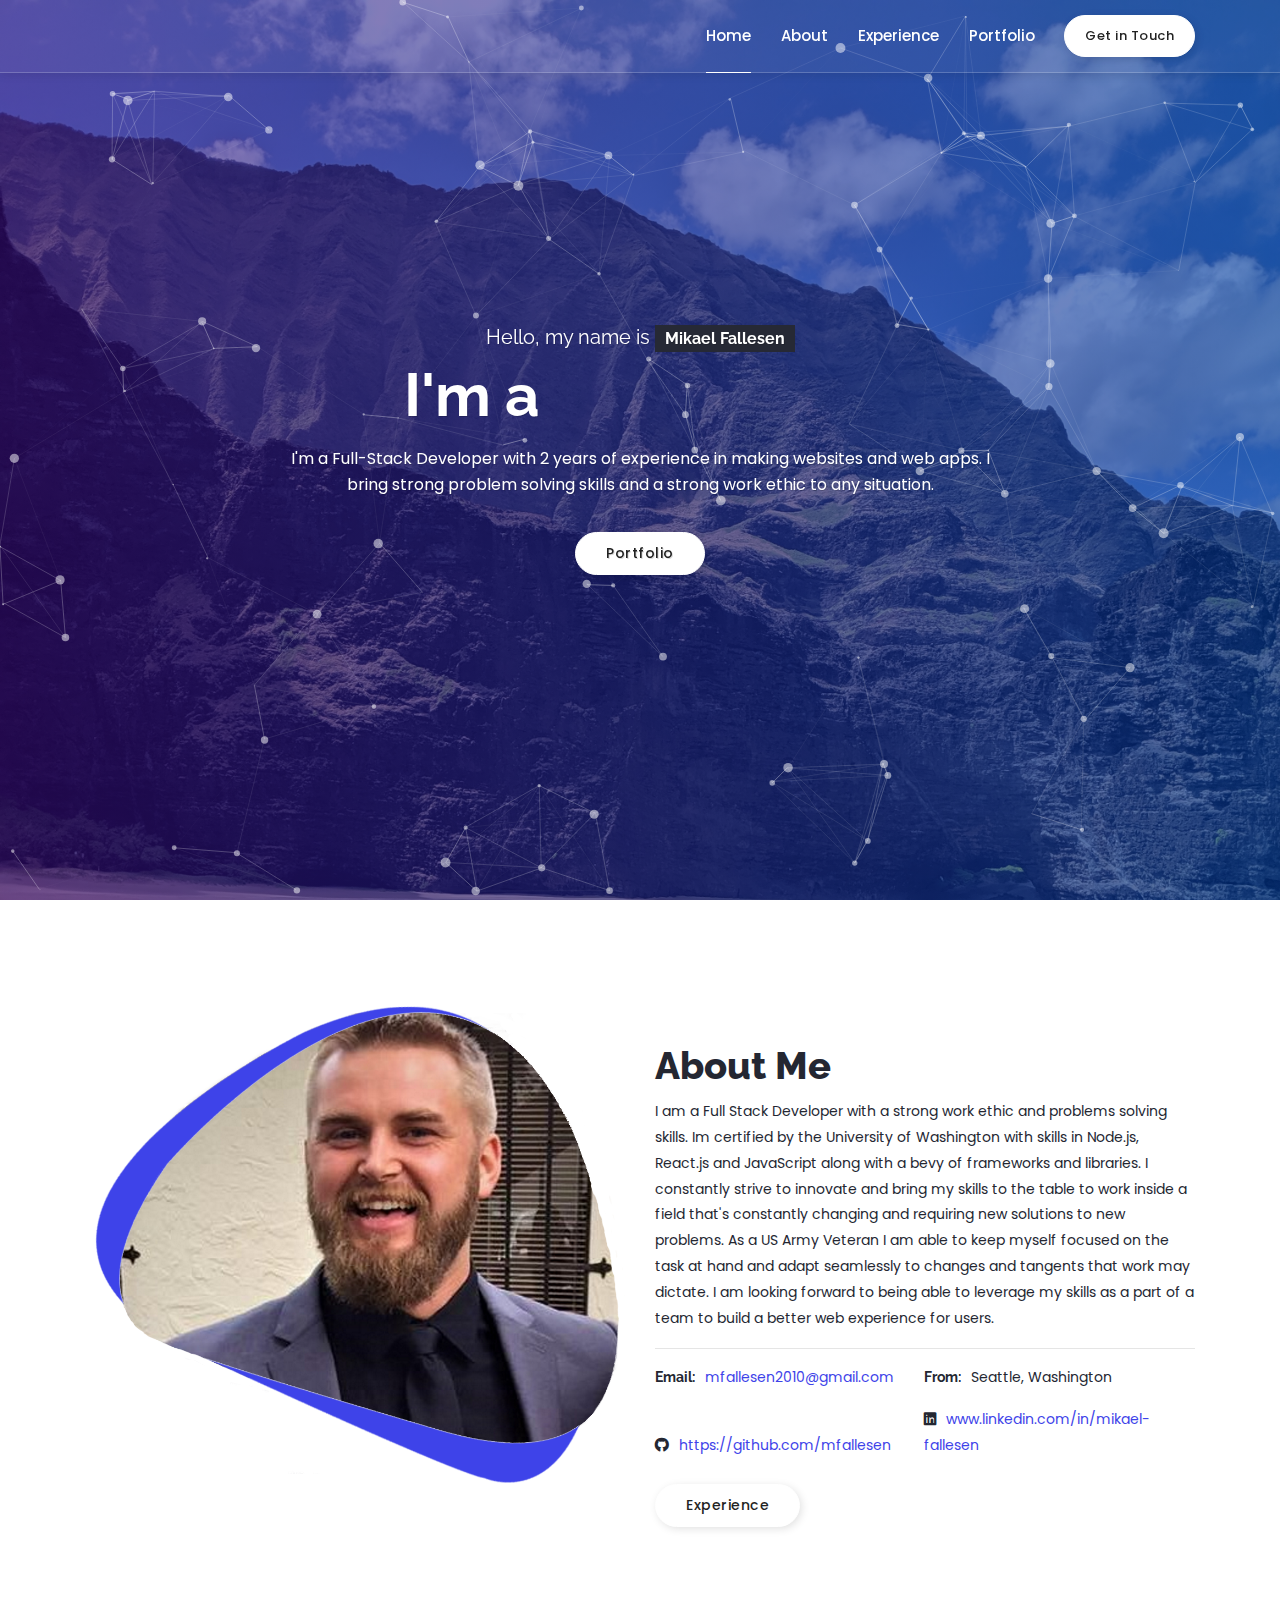
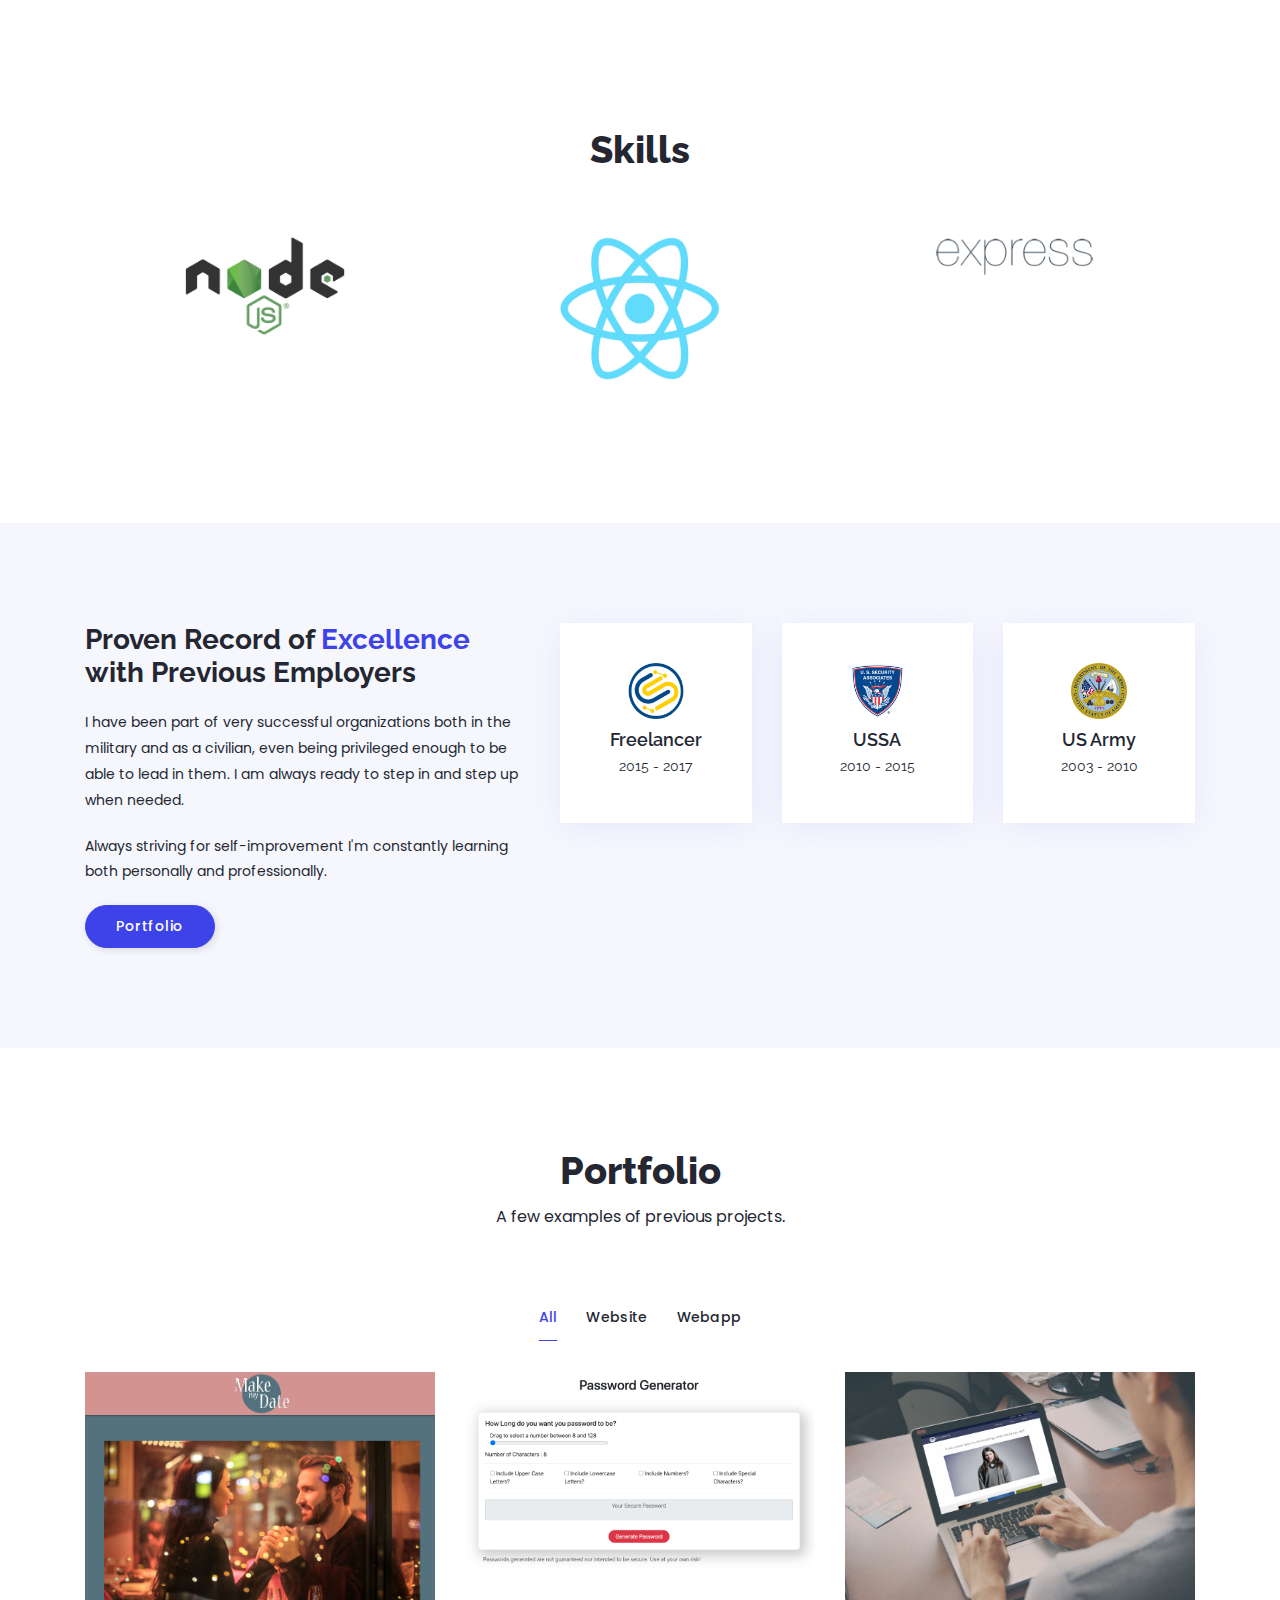
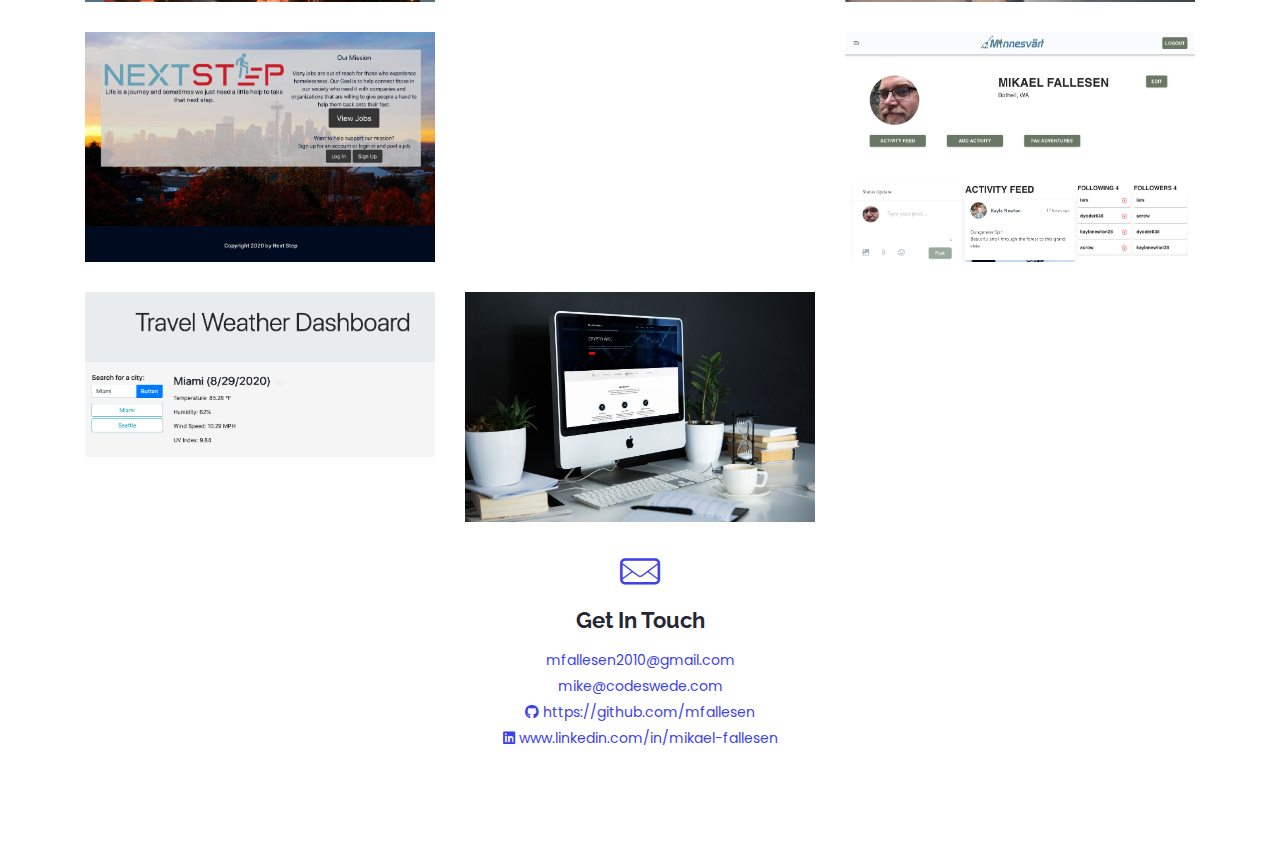
==== index.html @ 9aeb5baa "commit change to github" ====
<!doctype html>
<html lang="en">
<head>
    <!-- Required meta tags -->
    <meta charset="utf-8">
    <title>CodeSwede.com | by Mike Fallesen</title>
    <meta name="description" content="">
    <meta name="viewport" content="width=device-width, initial-scale=1, shrink-to-fit=no">
    <meta name="msapplication-TileColor" content="#da532c">
    <meta name="theme-color" content="#ffffff">
    <!--favicon-->
    <link rel="icon" type="image/png" sizes="32x32" href="images/favicon-32x32.png">
    <link rel="icon" type="image/png" sizes="16x16" href="images/favicon-16x16.png">
    <link rel="manifest" href="/site.webmanifest">
    <link rel="shortcut icon" href="images/favicon.ico" type="image/x-icon">
    <link rel="icon" href="images/favicon.ico" type="image/x-icon">
    <!--Bootstrap-->
    <link rel="stylesheet" href="css/bootstrap.css">
    <!--Awesome fonts-->
    <link rel="stylesheet" href="css/fontawesome.css">
    <!--fontastic fonts-->
    <link rel="stylesheet" href="css/fontastic.css">
    <!--lity-->
    <link rel="stylesheet" href="css/lity.css">
    <!--animate-->
    <link rel="stylesheet" href="css/animate.css">
    <!--carousel-->
    <link rel="stylesheet" href="css/owl.carousel.css">
    <!--sweetalert-->
    <link rel="stylesheet" href="css/sweetalert.css">
    <!--center align-->
    <link rel="stylesheet" href="css/center-align.css">
    <!--particles-->
    <link rel="stylesheet" type="text/css" href="css/particles.css"/>
    <!--custom-->
    <link rel="stylesheet" href="css/style.css">
    <!-- Google font -->
    <link href="https://fonts.googleapis.com/css?family=Poppins:300,400,500,600%7CRaleway:300,400,500,600,700,800" rel="stylesheet">
</head>
<body>
<!-- preloader -->
<div id="loader-wrapper">
    <div class="world">
        <img src="images/loader.svg" alt="" />
    </div>
</div>
<!-- preloader ends!-->
<!--Header-->
<header class="header-area">
    <div class="container">
        <!-- Nav -->
        <nav class="navbar navbar-expand-lg">
            <!-- Logo -->
<!--            <div id="logo_home">-->
<!--                <a href="index.html">Home</a>                           Reenable when uploaded -->
<!--            </div>-->
            <!-- Logo ends! -->
            <!--menu toggler -->
            <button class="navbar-toggler" type="button" data-toggle="collapse" data-target="#menu"
                    aria-controls="menu" aria-expanded="false" aria-label="Toggle navigation">
               <span class="navbar-toggler-icon">
               <span class="icon-thumbnails"></span>
               </span>
            </button>
            <!--menu toggler ends! -->
            <!--menu -->
            <div class="collapse navbar-collapse" id="menu">
                <ul id="menu_scroll" class="navbar-nav menu">
                    <li><a href="#home" class="scroll active">Home</a></li>
                    <li><a href="#about" class="scroll">About</a></li>
                    <li><a href="#experience" class="scroll">Experience</a></li>
                    <li><a href="#portfolio" class="scroll">Portfolio</a></li>
                </ul>
            </div>
            <!--menu ends!-->
            <!--Quote button-->
            <a class="btn scroll" href="#quote">Get in Touch</a>
        </nav>
        <!-- Nav ends!-->
    </div>
</header>
<!-- Header ends! -->
<!-- Start home -->
<div id="home" class="home-area parallax_img">
    <div id="particles-js"></div>
    <div class="container h-100">
        <div class="row h-100 align-items-center">
            <!--Title text-->
            <div class="col-12 col-md-10 col-lg-8 home-content text-center">
                <!-- Super heading -->
                <h5 class="greet">Hello, my name is <strong>Mikael Fallesen</strong></h5>
                <!-- Super heading ends!-->
                <!-- heading text -->
                <h1 class="skills cd-headline letters scale">
                    <span>I'm a</span>
                     <span class="cd-words-wrapper">
                     <b class="is-visible">Developer</b>
                     <b>Freelancer</b>
                     <b>Engineer</b>
                     <b>Veteran</b>
                     </span>
                </h1>
                <!-- heading text ends!-->
                <!-- description -->
                <p class="description">I'm a Full-Stack Developer with 2 years of experience in making websites and web apps. I bring strong problem solving skills and a strong work ethic to any situation.
                </p>
                <!-- description ends!-->
                <!-- button-->
                <div class="button-area">
                    <a class="btn scroll" href="#portfolio">Portfolio</a>
                    <!--    Activate Link when finished                 -->
<!--                    <a class="btn scroll button-scheme" href="#0">Resume</a>-->
                </div>
                <!-- button ends! -->
            </div>
            <!--Title text ends!-->
        </div>
    </div>
</div>
<!-- home ends! -->
<!-- Start about -->
<div id="about" class="single-section about-area">
    <div class="container">
        <div class="row">
            <!-- About image -->
            <div class="col-sm-12 col-lg-6">
                <div class="about-img">
                    <img src="images/about-image-edited.png" alt=""/>
                </div>
            </div>
            <!-- About image ends! -->
            <!-- about content -->
            <div class="col-sm-12 col-lg-6">
                <div class="about-content">
                    <!--Heading section-->
                    <div class="section-heading">
                        <h2 class="section-title">About Me</h2>
                    </div>
                    <!--Heading section ends!-->
                    <!--Describtion-->
                    <p>I am a Full Stack Developer with a strong work ethic and problems solving skills. Im certified by the University of Washington with skills in Node.js, React.js and JavaScript along with a bevy of frameworks and libraries. I constantly strive to innovate and bring my skills to the table to work inside a field that's constantly changing and requiring new solutions to new problems. As a US Army Veteran I am able to keep myself focused on the task at hand and adapt seamlessly to changes and tangents that work may dictate. I am looking forward to being able to leverage my skills as a part of a team to build a better web experience for users.</p>
                    <!--Describtion ends!-->
                    <hr>
                    <!--about details-->
                    <ul class="list-inline about-info">
                        <li>
                            <span>Email:</span>
                            <p><a href="mailto:mfallesen2010@gmail.com">mfallesen2010@gmail.com</a></p>
                        </li>
                        <li>
                            <span>From:</span>
                            <p>Seattle, Washington</p>
                        </li>
                        <li>
                            <span><i class="fab fa-github"></i></span>
                            <a href='https://github.com/mfallesen'>https://github.com/mfallesen</a>
                        </li>
                        <li>
                            <span><i class="fab fa-linkedin"></i></span>
                            <a href='www.linkedin.com/in/mikael-fallesen'>www.linkedin.com/in/mikael-fallesen</a>
                        </li>
                    </ul>
                    <!--about details ends!-->
                    <!--buttons-->
                        <!--   Link to PDF of resume once completed                 -->
<!--                    <a href="#0" class="btn button-scheme">Resume</a>   -->
                    <a href="#experience" class="btn scroll">Experience</a>
                    <!--buttons ends!-->
                </div>
            </div>
        </div>
        <!-- about content ends! -->
    </div>
</div>
<!-- Start about ends! -->
<!--Skills Start-->
<div id="blog" class="single-section blog-area parallax_img">
    <div class="container">
        <div class="row">
            <div class="col-12">
                <div class="section-heading">
                    <h2 class="section-title">Skills</h2>
                </div>
            </div>
        </div>
        <div class="row">
            <div class="col-12">
                <!--blog carousel-->
                <div class="owl-carousel blog-carousel">
                    <!--blog item-->
                    <div class="blog-item">
                        <div>
                            <img src="images/Nodejs.png" alt=""/>
                        </div>
                    </div>
                    <!--blog item ends!-->
                    <!--blog item-->
                    <div class="blog-item">
                        <div>
                            <img src="images/React.png" alt=""/>
                        </div>
                    </div>
                    <!--blog item ends!-->
                    <!--blog item-->
                    <div class="blog-item">
                        <div>
                            <img src="images/Expressjs.png" alt=""/>
                        </div>
                    </div>
                    <!--blog item ends!-->
                    <!--blog item-->
                    <div class="blog-item">
                        <div>
                            <img src="images/MySQL_Logo.png" alt=""/>
                        </div>
                    </div>
                    <!--blog item ends!-->
                    <!--blog item-->
                    <div class="blog-item">
                        <div>
                            <img src="images/Mongodb.png" alt=""/>
                        </div>
                    </div>
                    <!--blog item ends!-->
                    <!--blog item-->
                    <div class="blog-item">
                        <div>
                            <img src="images/340CSS3.png" alt=""/>
                        </div>
                    </div>
                    <!--blog item ends!-->
                    <!--blog item-->
                    <div class="blog-item">
                        <div>
                            <img src="images/480HTML5.png" alt=""/>
                        </div>
                    </div>
                    <!--blog item ends!-->
                    <!--blog item-->
                    <div class="blog-item">
                        <div>
                            <img src="images/Bootstrap480.png" alt=""/>
                        </div>
                    </div>
                    <!--blog item ends!-->
                    
                    
                </div>
                <!--blog carousel-->
            </div>
        </div>
    </div>
</div>
<!--Skills ends!-->
<!-- Start experience -->
<div id="experience" class="single-section silver-bg experience-area">
    <div class="container">
        <div class="row">
            <div class="col-lg-5 col-sm-12">
                <!--experience content-->
                <div class="exp-content">
                    <h3>Proven Record of <span>Excellence</span> with Previous Employers</h3>
                    <p>I have been part of very successful organizations both in the military and as a civilian, even being privileged enough to be able to lead in them. I am always ready to step in and step up when needed.  
                    </p>
                    <p>Always striving for self-improvement I'm constantly learning both personally and professionally.
                    </p>
                    <a href="#portfolio" class="btn scroll button-scheme">Portfolio</a>
                </div>
                <!--experience content ends!-->
            </div>
            <div class="col-lg-7 col-sm-12">
                <div class="row">
                    <div class="col-lg-4 col-sm-6">
                        <!--company name area -->
                        <div class="exp-block">
                            <img class="img-icon" style="width:50%; height:50%;"
                                 src="images/android-chrome-192x192.png" alt=""/>
                            <h4>Freelancer</h4>
                            <h6>2015 - 2017</h6>
                        </div>
                    </div>
                    <!--company name area ends!-->
                    <!--company name area -->
                    <div class="col-lg-4 col-sm-6">
                        <div class="exp-block">
                            <img class="img-icon" style="width:50%; height:50%;" src="images/USsecurity.png" alt=""/>
                            <h4>USSA</h4>
                            <h6>2010 - 2015</h6>
                        </div>
                    </div>
                    <!--company name area ends!-->
                    <!--company name area -->
                    <div class="col-lg-4 col-sm-6">
                        <div class="exp-block">
                            <img class="img-icon" style="width:50%; height:50%;" src="images/deptofarmy.png" alt=""/>
                            <h4>US Army</h4>
                            <h6>2003 - 2010</h6>
                        </div>
                    </div>
                    <!--company name area ends!-->
                </div>
            </div>
        </div>
    </div>
</div>
<!-- experience ends! -->

<!--portfolio-->
<div id="portfolio" class="single-section  portfolio-area">
    <div class="container">
        <div class="row">
            <div class="col-md-12 col-lg-12">
                <div class="section-heading">
                    <h2 class="section-title">Portfolio</h2>
                    <p class="section-description">A few examples of previous projects.
                    </p>
                </div>
            </div>
            <!--portfolio list-->
            <div class="col-md-12 col-lg-12">
                <div class="works-filter-wrap">
                    <div class="row">
                        <ul class="col-lg-12 col-md-12 list-inline works-filter">
                            <li class="list-inline-item tab-active" data-filter="*">All</li>
                            <li class="list-inline-item" data-filter=".site">Website</li>
                            <li class="list-inline-item" data-filter=".webapp">Webapp</li>
                        </ul>
                    </div>
                </div>
                <div class="works-container row">
                    <div class="col-lg-4 col-sm-6 works-item site">
                        <div class="item-overlay">
                            <div class="category">Website</div>
                            <img src="images/project1img.png" alt=""/>
                            <div class="overlay-content">
                                <h6 class="overlay-title">Live</h6>
                                <div class="overlay-icons">
                                    <a href="https://mfallesen.github.io/plannerly/"><span class="icon-eye"></span></a>
                                </div>
                            </div>
                        </div>
                    </div>
                    <div class="col-lg-4 col-sm-6 works-item webapp">
                        <div class="item-overlay">
                            <div class="category">Webapp</div>
                            <img src="images/passwordgen.png" alt=""/>
                            <div class="overlay-content">
                                <h6 class="overlay-title">Live</h6>
                                <div class="overlay-icons">
                                    <a href="https://mfallesen.github.io/password-generator/"><span class="icon-eye"></span></a>
                                </div>
                            </div>
                        </div>
                    </div>    
                    <div class="col-lg-4 col-sm-6 works-item site">
                        <div class="item-overlay">
                            <div class="category">Website</div>
                            <img src="images/DonJohnston.jpg" alt=""/>
                            <div class="overlay-content">
                                <h6 class="overlay-title">Demo</h6>
                                <div class="overlay-icons">
                                    <a href="images/DonJohnstonModal.png" data-lity>
                                        <span class="icon-eye"></span>
                                    </a>
                                </div>
                            </div>
                        </div>
                    </div>
                    <div class="col-lg-4 col-sm-6 works-item site">
                        <div class="item-overlay">
                            <div class="category">Website</div>
                            <img src="images/nextStep.png" alt=""/>
                            <div class="overlay-content">
                                <h6 class="overlay-title">Live</h6>
                                <div class="overlay-icons">
                                    <a href="https://next-step-employment-app.herokuapp.com/"><span class="icon-eye"></span></a>
                                </div>
                            </div>
                        </div>
                    </div>
                    <div class="col-lg-4 col-sm-6 works-item site">
                        <div class="item-overlay">
                            <div class="category">Website</div>
                            <img src="images/Realty%20World.png" alt=""/>
                            <div class="overlay-content">
                                <h6 class="overlay-title">Demo</h6>
                                <div class="overlay-icons">
                                    <a href="images/Realty%20World%20Full.png" data-lity>
                                        <span class="icon-eye"></span>
                                    </a>
                                </div>
                            </div>
                        </div>
                    </div>
                    <div class="col-lg-4 col-sm-6 works-item webapp">
                        <div class="item-overlay">
                            <div class="category">Webapp</div>
                            <img src="images/Minnesvart.png" alt=""/>
                            <div class="overlay-content">
                                <h6 class="overlay-title">Live</h6>
                                <div class="overlay-icons">
                                    <a href="https://mfallesen.github.io/password-generator/"><span class="icon-eye"></span></a>
                                </div>
                            </div>
                        </div>
                    </div>    
                    <div class="col-lg-4 col-sm-6 works-item webapp">
                        <div class="item-overlay">
                            <div class="category">Website</div>
                            <img src="images/traveldash.png" alt=""/>
                            <div class="overlay-content">
                                <h6 class="overlay-title">Demo</h6>
                                <div class="overlay-icons">
                                    <a href="https://mfallesen.github.io/weather-api/" data-lity>
                                        <span class="icon-eye"></span>
                                    </a>
                                </div>
                            </div>
                        </div>
                    </div>
                    <div class="col-lg-4 col-sm-6 works-item site">
                        <div class="item-overlay">
                            <div class="category">Website</div>
                            <img src="images/blockmarketmockup.jpg" alt=""/>
                            <div class="overlay-content">
                                <h6 class="overlay-title">Demo</h6>
                                <div class="overlay-icons">
                                    <a href="images/BlockmarketsModal.png" data-lity>
                                        <span class="icon-eye"></span>
                                    </a>
                                </div>
                            </div>
                        </div>
                    </div>
                </div>
            </div>
            <!--portfolio list ends!-->
        </div>
    </div>
</div>
<!--portfolio ends!-->
<div class="contact parallax_img">
    <div class="container">
        <div class="row">
            <!--Call us   -->
            <div class="col-lg-8 col-sm-12 m-auto">
                <div class="row">
                    <!--Email us-->
                    <div class="contact-info">
                        <div class="icon-box"><span class="icon-mail"></span></div>
                        <h3>Get In Touch</h3>
                        <ul>
                            <a href="mailto:mfallesen2010@gmail.com"><li>mfallesen2010@gmail.com</li></a>
                            <a href="mailto:mike@codeswede.com"><li>mike@codeswede.com</li></a>
                            <a href='https://github.com/mfallesen'><li><span><i class="fab fa-github"></i></span>&nbsp;https://github.com/mfallesen</li></a>
                            <a href='www.linkedin.com/in/mikael-fallesen'><li><span><i class="fab fa-linkedin"></i></span>&nbsp;www.linkedin.com/in/mikael-fallesen</li></a>
                        </ul>
                    </div>
                </div>
            </div>
        </div>
    </div>
</div>
<!--footer-->

<!-- jQuery (necessary for Bootstrap's JavaScript plugins) -->
<script src="js/jquery-3.3.1.js"></script>
<!-- Include all compiled plugins (below), or include individual files as needed -->
<!-- Bootstrap JS -->
<script src="js/bootstrap.js"></script>
<!-- Wow js file -->
<script src="js/wow.js"></script>
<!-- core custom js -->
<script src="js/headline.js"></script>
<!--isotope-->
<script src="js/isotope.js"></script>
<!--lity-->
<script src="js/lity.js"></script>
<!--carousel-->
<script src="js/owl.carousel.js"></script>
<!--countimator-->
<script src="js/jquery.countimator.js"></script>
<!--form validation-->
<script src="js/jquery.validate.js"></script>
<!--ajax form-->
<script src="js/jquery.form.js"></script>
<!--Sweet Alert-->
<script src="js/sweetalert.js"></script>
<!--particles-->
<script src="js/variants.js"></script>
<script src="js/particles.js"></script>
<!-- core custom js -->
<script src="js/mailForward.js"></script>
<script src="js/custom.js"></script>
</body>
</html>
---- css/fontastic.css ----
@charset "UTF-8";

@font-face {
    font-family: "untitled-font-1";
    src:url("../fonts/fontastic/untitled-font-1.eot");
    src:url("../fonts/fontastic/untitled-font-1.eot?#iefix") format("embedded-opentype"),
    url("../fonts/fontastic/untitled-font-1.woff") format("woff"),
    url("../fonts/fontastic/untitled-font-1.ttf") format("truetype"),
    url("../fonts/fontastic/untitled-font-1.svg#untitled-font-1") format("svg");
    font-weight: normal;
    font-style: normal;

}

[data-icon]:before {
    font-family: "untitled-font-1" !important;
    content: attr(data-icon);
    font-style: normal !important;
    font-weight: normal !important;
    font-variant: normal !important;
    text-transform: none !important;
    speak: none;
    line-height: 1;
    -webkit-font-smoothing: antialiased;
    -moz-osx-font-smoothing: grayscale;
}

[class^="icon-"]:before,
[class*=" icon-"]:before {
    font-family: "untitled-font-1" !important;
    font-style: normal !important;
    font-weight: normal !important;
    font-variant: normal !important;
    text-transform: none !important;
    speak: none;
    line-height: 1;
    -webkit-font-smoothing: antialiased;
    -moz-osx-font-smoothing: grayscale;
}

.icon-star:before {
    content: "\63";
}
.icon-world:before {
    content: "\64";
}
.icon-user:before {
    content: "\65";
}
.icon-like:before {
    content: "\66";
}
.icon-megaphone:before {
    content: "\61";
}
.icon-heart:before {
    content: "\62";
}
.icon-photo:before {
    content: "\67";
}
.icon-banknote:before {
    content: "\68";
}
.icon-bubble:before {
    content: "\69";
}
.icon-bulb:before {
    content: "\6a";
}
.icon-calendar:before {
    content: "\6b";
}
.icon-camera:before {
    content: "\6c";
}
.icon-clip:before {
    content: "\6d";
}
.icon-clock:before {
    content: "\6e";
}
.icon-cloud:before {
    content: "\6f";
}
.icon-cup:before {
    content: "\70";
}
.icon-data:before {
    content: "\71";
}
.icon-diamond:before {
    content: "\72";
}
.icon-display:before {
    content: "\73";
}
.icon-eye:before {
    content: "\74";
}
.icon-note:before {
    content: "\75";
}
.icon-news:before {
    content: "\76";
}
.icon-music:before {
    content: "\77";
}
.icon-mail:before {
    content: "\78";
}
.icon-lock:before {
    content: "\79";
}
.icon-location:before {
    content: "\7a";
}
.icon-lab:before {
    content: "\41";
}
.icon-key:before {
    content: "\42";
}
.icon-food:before {
    content: "\43";
}
.icon-fire:before {
    content: "\44";
}
.icon-paperplane:before {
    content: "\45";
}
.icon-params:before {
    content: "\46";
}
.icon-pen:before {
    content: "\47";
}
.icon-phone:before {
    content: "\48";
}
.icon-search:before {
    content: "\49";
}
.icon-shop:before {
    content: "\4b";
}
.icon-sound:before {
    content: "\4c";
}
.icon-stack:before {
    content: "\4d";
}
.icon-study:before {
    content: "\4e";
}
.icon-t-shirt:before {
    content: "\4f";
}
.icon-vynil:before {
    content: "\50";
}
.icon-video:before {
    content: "\51";
}
.icon-vallet:before {
    content: "\52";
}
.icon-tv:before {
    content: "\53";
}
.icon-truck:before {
    content: "\54";
}
.icon-trash:before {
    content: "\55";
}
.icon-tag:before {
    content: "\56";
}
.icon-link:before {
    content: "\57";
}
.icon-th:before {
    content: "\58";
}
.icon-paper-plane-o:before {
    content: "\59";
}
.icon-whatsapp:before {
    content: "\5a";
}
.icon-cancel:before {
    content: "\30";
}
.icon-home-house-streamline:before {
    content: "\31";
}
.icon-map-streamline-user:before {
    content: "\32";
}
.icon-settings-streamline-1:before {
    content: "\33";
}
.icon-bag-shopping-streamline:before {
    content: "\34";
}
.icon-speech-streamline-talk-user:before {
    content: "\35";
}
.icon-armchair-chair-streamline:before {
    content: "\36";
}
.icon-arrow-streamline-target:before {
    content: "\37";
}
.icon-backpack-streamline-trekking:before {
    content: "\38";
}
.icon-barbecue-eat-food-streamline:before {
    content: "\39";
}
.icon-barista-coffee-espresso-streamline:before {
    content: "\21";
}
.icon-bomb-bug:before {
    content: "\22";
}
.icon-book-dowload-streamline:before {
    content: "\23";
}
.icon-browser-streamline-window:before {
    content: "\24";
}
.icon-book-read-streamline:before {
    content: "\25";
}
.icon-brush-paint-streamline:before {
    content: "\26";
}
.icon-bubble-comment-streamline-talk:before {
    content: "\27";
}
.icon-bubble-love-streamline-talk:before {
    content: "\28";
}
.icon-computer-macintosh-vintage:before {
    content: "\29";
}
.icon-computer-imac-2:before {
    content: "\2a";
}
.icon-computer-imac:before {
    content: "\2b";
}
.icon-coffee-streamline:before {
    content: "\2c";
}
.icon-cocktail-mojito-streamline:before {
    content: "\2d";
}
.icon-clock-streamline-time:before {
    content: "\2e";
}
.icon-chef-food-restaurant-streamline:before {
    content: "\2f";
}
.icon-camera-streamline-video:before {
    content: "\3a";
}
.icon-chaplin-hat-movie-streamline:before {
    content: "\3b";
}
.icon-camera-photo-streamline:before {
    content: "\3c";
}
.icon-camera-photo-polaroid-streamline:before {
    content: "\3d";
}
.icon-caddie-shopping-streamline:before {
    content: "\3e";
}
.icon-caddie-shop-shopping-streamline:before {
    content: "\3f";
}
.icon-computer-network-streamline:before {
    content: "\40";
}
.icon-computer-streamline:before {
    content: "\5b";
}
.icon-cook-pan-pot-streamline:before {
    content: "\5d";
}
.icon-crop-streamline:before {
    content: "\5e";
}
.icon-crown-king-streamline:before {
    content: "\5f";
}
.icon-danger-death-delete-destroy-skull-stream:before {
    content: "\60";
}
.icon-dashboard-speed-streamline:before {
    content: "\7b";
}
.icon-database-streamline:before {
    content: "\7c";
}
.icon-delete-garbage-streamline:before {
    content: "\7d";
}
.icon-design-graphic-tablet-streamline-tablet:before {
    content: "\7e";
}
.icon-design-pencil-rule-streamline:before {
    content: "\5c";
}
.icon-diving-leisure-sea-sport-streamline:before {
    content: "\e000";
}
.icon-drug-medecine-streamline-syringue:before {
    content: "\e001";
}
.icon-handle-streamline-vector:before {
    content: "\e002";
}
.icon-grid-lines-streamline:before {
    content: "\e003";
}
.icon-frame-picture-streamline:before {
    content: "\e004";
}
.icon-food-ice-cream-streamline:before {
    content: "\e005";
}
.icon-factory-lift-streamline-warehouse:before {
    content: "\e006";
}
.icon-eye-dropper-streamline:before {
    content: "\e007";
}
.icon-first-aid-medecine-shield-streamline:before {
    content: "\e008";
}
.icon-envellope-mail-streamline:before {
    content: "\e009";
}
.icon-email-mail-streamline:before {
    content: "\e00a";
}
.icon-edit-modify-streamline:before {
    content: "\e00b";
}
.icon-eat-food-hotdog-streamline:before {
    content: "\e00c";
}
.icon-eat-food-fork-knife-streamline:before {
    content: "\e00d";
}
.icon-earth-globe-streamline:before {
    content: "\e00e";
}
.icon-happy-smiley-streamline:before {
    content: "\e00f";
}
.icon-headset-sound-streamline:before {
    content: "\e010";
}
.icon-ibook-laptop:before {
    content: "\e011";
}
.icon-ink-pen-streamline:before {
    content: "\e012";
}
.icon-ipad-streamline:before {
    content: "\e013";
}
.icon-iphone-streamline:before {
    content: "\e014";
}
.icon-ipod-mini-music-streamline:before {
    content: "\e015";
}
.icon-ipod-music-streamline:before {
    content: "\e016";
}
.icon-ipod-streamline:before {
    content: "\e017";
}
.icon-japan-streamline-tea:before {
    content: "\e018";
}
.icon-laptop-macbook-streamline:before {
    content: "\e019";
}
.icon-like-love-streamline:before {
    content: "\e01a";
}
.icon-music-speaker-streamline:before {
    content: "\e01b";
}
.icon-music-note-streamline:before {
    content: "\e01c";
}
.icon-monocle-mustache-streamline:before {
    content: "\e01d";
}
.icon-micro-record-streamline:before {
    content: "\e01e";
}
.icon-map-pin-streamline:before {
    content: "\e01f";
}
.icon-man-people-streamline-user:before {
    content: "\e020";
}
.icon-magnet-streamline:before {
    content: "\e021";
}
.icon-magic-magic-wand-streamline:before {
    content: "\e022";
}
.icon-macintosh:before {
    content: "\e023";
}
.icon-locker-streamline-unlock:before {
    content: "\e024";
}
.icon-lock-locker-streamline:before {
    content: "\e025";
}
.icon-link-streamline:before {
    content: "\e026";
}
.icon-notebook-streamline:before {
    content: "\e027";
}
.icon-paint-bucket-streamline:before {
    content: "\e028";
}
.icon-painting-pallet-streamline:before {
    content: "\e029";
}
.icon-painting-roll-streamline:before {
    content: "\e02a";
}
.icon-pen-streamline:before {
    content: "\e02b";
}
.icon-pen-streamline-1:before {
    content: "\e02c";
}
.icon-pen-streamline-2:before {
    content: "\e02d";
}
.icon-pen-streamline-3:before {
    content: "\e02e";
}
.icon-photo-pictures-streamline:before {
    content: "\e02f";
}
.icon-picture-streamline-1:before {
    content: "\e030";
}
.icon-receipt-shopping-streamline:before {
    content: "\e031";
}
.icon-remote-control-streamline:before {
    content: "\e032";
}
.icon-streamline-sync:before {
    content: "\e034";
}
.icon-streamline-suitcase-travel:before {
    content: "\e035";
}
.icon-stamp-streamline:before {
    content: "\e036";
}
.icon-shoes-snickers-streamline:before {
    content: "\e037";
}
.icon-settings-streamline-2:before {
    content: "\e038";
}
.icon-settings-streamline:before {
    content: "\e039";
}
.icon-picture-streamline:before {
    content: "\e03a";
}
.icon-streamline-umbrella-weather:before {
    content: "\e033";
}
.icon-playback-rewind:before {
    content: "\e03b";
}
.icon-playback-play:before {
    content: "\e03c";
}
.icon-playback-pause:before {
    content: "\e03d";
}
.icon-playback-fast-forward:before {
    content: "\e03e";
}
.icon-play:before {
    content: "\e03f";
}
.icon-play-1:before {
    content: "\e040";
}
.icon-fast-backward:before {
    content: "\e041";
}
.icon-fast-forward:before {
    content: "\e042";
}
.icon-paper-plane:before {
    content: "\e043";
}
.icon-flight:before {
    content: "\e044";
}
.icon-pause:before {
    content: "\e045";
}
.icon-record:before {
    content: "\e046";
}
.icon-shuffle:before {
    content: "\e047";
}
.icon-stop:before {
    content: "\e048";
}
.icon-to-end:before {
    content: "\e049";
}
.icon-to-start:before {
    content: "\e04a";
}
.icon-stop-1:before {
    content: "\e04b";
}
.icon-shuffle-1:before {
    content: "\e04c";
}
.icon-rewind:before {
    content: "\e04d";
}
.icon-previous:before {
    content: "\e04e";
}
.icon-play-circle:before {
    content: "\e04f";
}
.icon-play-2:before {
    content: "\e050";
}
.icon-pause-1:before {
    content: "\e051";
}
.icon-next:before {
    content: "\e052";
}
.icon-fast-forward-1:before {
    content: "\e054";
}
.icon-play-video:before {
    content: "\e055";
}
.icon-email-plane:before {
    content: "\e05f";
}
.icon-playstation:before {
    content: "\e060";
}
.icon-facebook-places:before {
    content: "\e061";
}
.icon-light-up:before {
    content: "\e053";
}
.icon-light-down:before {
    content: "\e056";
}
.icon-code:before {
    content: "\e057";
}
.icon-clock-1:before {
    content: "\e058";
}
.icon-settings:before {
    content: "\4a";
}
.icon-thumbnails:before {
    content: "\e059";
}
---- css/lity.css ----
/*
 Theme Name: Resume
 Theme URI: http:/newtemplate.net/demo/resume/index.html
 Author: NewTemplate
 Author URI: https://themeforest.net/user/newtemplete
 Version: 1.0.1
 Description:  Resume One Page HTML5 Theme comes out with tons of powerful features. Its modern, attractive and clean design.
*/

.lity {
    z-index: 9990;
    position: fixed;
    top: 0;
    right: 0;
    bottom: 0;
    left: 0;
    white-space: nowrap;
    background: #0b0b0b;
    background: rgba(0, 0, 0, 0.9);
    outline: none !important;
    opacity: 0;
    -webkit-transition: opacity 0.3s ease;
    -o-transition: opacity 0.3s ease;
    transition: opacity 0.3s ease;
}

.lity.lity-opened {
    opacity: 1;
}

.lity.lity-closed {
    opacity: 0;
}

.lity * {
    -webkit-box-sizing: border-box;
    -moz-box-sizing: border-box;
    box-sizing: border-box;
}

.lity-wrap {
    z-index: 9990;
    position: fixed;
    top: 0;
    right: 0;
    bottom: 0;
    left: 0;
    text-align: center;
    outline: none !important;
}

.lity-wrap:before {
    content: '';
    display: inline-block;
    height: 100%;
    vertical-align: middle;
    margin-right: -0.25em;
}

.lity-loader {
    z-index: 9991;
    color: #fff;
    position: absolute;
    top: 50%;
    margin-top: -0.8em;
    width: 100%;
    text-align: center;
    font-size: 14px;
    font-family: Arial, Helvetica, sans-serif;
    opacity: 0;
    -webkit-transition: opacity 0.3s ease;
    -o-transition: opacity 0.3s ease;
    transition: opacity 0.3s ease;
}

.lity-loading .lity-loader {
    opacity: 1;
}

.lity-container {
    z-index: 9992;
    position: relative;
    text-align: left;
    vertical-align: middle;
    display: inline-block;
    white-space: normal;
    max-width: 100%;
    max-height: 100%;
    outline: none !important;
}

.lity-content {
    z-index: 9993;
    width: 100%;
    -webkit-transform: scale(1);
    -ms-transform: scale(1);
    -o-transform: scale(1);
    transform: scale(1);
    -webkit-transition: -webkit-transform 0.3s ease;
    transition: -webkit-transform 0.3s ease;
    -o-transition: -o-transform 0.3s ease;
    transition: transform 0.3s ease;
    transition: transform 0.3s ease, -webkit-transform 0.3s ease, -o-transform 0.3s ease;
}

.lity-loading .lity-content,
.lity-closed .lity-content {
    -webkit-transform: scale(0.8);
    -ms-transform: scale(0.8);
    -o-transform: scale(0.8);
    transform: scale(0.8);
}

.lity-content:after {
    content: '';
    position: absolute;
    left: 0;
    top: 0;
    bottom: 0;
    display: block;
    right: 0;
    width: auto;
    height: auto;
    z-index: -1;
    -webkit-box-shadow: 0 0 8px rgba(0, 0, 0, 0.6);
    box-shadow: 0 0 8px rgba(0, 0, 0, 0.6);
}

.lity-close {
    z-index: 9994;
    width: 35px;
    height: 35px;
    position: fixed;
    right: 0;
    top: 0;
    -webkit-appearance: none;
    cursor: pointer;
    text-decoration: none;
    text-align: center;
    padding: 0;
    color: #fff;
    font-style: normal;
    font-size: 35px;
    font-family: Arial, Baskerville, monospace;
    line-height: 35px;
    text-shadow: 0 1px 2px rgba(0, 0, 0, 0.6);
    border: 0;
    background: none;
    outline: none;
    -webkit-box-shadow: none;
    box-shadow: none;
}

.lity-close::-moz-focus-inner {
    border: 0;
    padding: 0;
}

.lity-close:hover,
.lity-close:focus,
.lity-close:active,
.lity-close:visited {
    text-decoration: none;
    text-align: center;
    padding: 0;
    color: #fff;
    font-style: normal;
    font-size: 35px;
    font-family: Arial, Baskerville, monospace;
    line-height: 35px;
    text-shadow: 0 1px 2px rgba(0, 0, 0, 0.6);
    border: 0;
    background: none;
    outline: none;
    -webkit-box-shadow: none;
    box-shadow: none;
}

.lity-close:active {
    top: 1px;
}

/* Image */
.lity-image img {
    max-width: 100%;
    display: block;
    line-height: 0;
    border: 0;
}

/* iFrame */
.lity-iframe .lity-container,
.lity-youtube .lity-container,
.lity-vimeo .lity-container,
.lity-facebookvideo .lity-container,
.lity-googlemaps .lity-container {
    width: 100%;
    max-width: 964px;
}

.lity-iframe-container {
    width: 100%;
    height: 0;
    padding-top: 56.25%;
    overflow: auto;
    pointer-events: auto;
    -webkit-transform: translateZ(0);
    transform: translateZ(0);
    -webkit-overflow-scrolling: touch;
}

.lity-iframe-container iframe {
    position: absolute;
    display: block;
    top: 0;
    left: 0;
    width: 100%;
    height: 100%;
    -webkit-box-shadow: 0 0 8px rgba(0, 0, 0, 0.6);
    box-shadow: 0 0 8px rgba(0, 0, 0, 0.6);
    background: #000;
}

.lity-hide {
    display: none;
}
---- css/sweetalert.css ----
/*
 Theme Name: Resume
 Theme URI: http:/newtemplate.net/demo/resume/index.html
 Author: NewTemplate
 Author URI: https://themeforest.net/user/newtemplete
 Version: 1.0.1
 Description:  Resume One Page HTML5 Theme comes out with tons of powerful features. Its modern, attractive and clean design.
*/

.sweet-alert{

}
.sweet-alert p{
    font-size: 16px;
    color: #242732 !important;
    margin-bottom: 30px;
}

.sweet-alert h2{
    font-weight: 600;
    font-size: 30px;
    margin-bottom: 10px;
}

.sweet-alert .btn{
    margin-bottom: 20px;
}


@keyframes showSweetAlert {
  0% {
    transform: scale(0.7);
  }
  45% {
    transform: scale(1.05);
  }
  80% {
    transform: scale(0.95);
  }
  100% {
    transform: scale(1);
  }
}
@keyframes hideSweetAlert {
  0% {
    transform: scale(1);
  }
  100% {
    transform: scale(0.5);
  }
}
@keyframes slideFromTop {
  0% {
    top: 0%;
  }
  100% {
    top: 50%;
  }
}
@keyframes slideToTop {
  0% {
    top: 50%;
  }
  100% {
    top: 0%;
  }
}
@keyframes slideFromBottom {
  0% {
    top: 70%;
  }
  100% {
    top: 50%;
  }
}
@keyframes slideToBottom {
  0% {
    top: 50%;
  }
  100% {
    top: 70%;
  }
}
.showSweetAlert {
  animation: showSweetAlert 0.3s;
}
.showSweetAlert[data-animation=none] {
  animation: none;
}
.showSweetAlert[data-animation=slide-from-top] {
  animation: slideFromTop 0.3s;
}
.showSweetAlert[data-animation=slide-from-bottom] {
  animation: slideFromBottom 0.3s;
}
.hideSweetAlert {
  animation: hideSweetAlert 0.3s;
}
.hideSweetAlert[data-animation=none] {
  animation: none;
}
.hideSweetAlert[data-animation=slide-from-top] {
  animation: slideToTop 0.3s;
}
.hideSweetAlert[data-animation=slide-from-bottom] {
  animation: slideToBottom 0.3s;
}
@keyframes animateSuccessTip {
  0% {
    width: 0;
    left: 1px;
    top: 19px;
  }
  54% {
    width: 0;
    left: 1px;
    top: 19px;
  }
  70% {
    width: 50px;
    left: -8px;
    top: 37px;
  }
  84% {
    width: 17px;
    left: 21px;
    top: 48px;
  }
  100% {
    width: 25px;
    left: 14px;
    top: 45px;
  }
}
@keyframes animateSuccessLong {
  0% {
    width: 0;
    right: 46px;
    top: 54px;
  }
  65% {
    width: 0;
    right: 46px;
    top: 54px;
  }
  84% {
    width: 55px;
    right: 0px;
    top: 35px;
  }
  100% {
    width: 47px;
    right: 8px;
    top: 38px;
  }
}
@keyframes rotatePlaceholder {
  0% {
    transform: rotate(-45deg);
  }
  5% {
    transform: rotate(-45deg);
  }
  12% {
    transform: rotate(-405deg);
  }
  100% {
    transform: rotate(-405deg);
  }
}
.animateSuccessTip {
  animation: animateSuccessTip 0.75s;
}
.animateSuccessLong {
  animation: animateSuccessLong 0.75s;
}
.sa-icon.sa-success.animate::after {
  animation: rotatePlaceholder 4.25s ease-in;
}
@keyframes animateErrorIcon {
  0% {
    transform: rotateX(100deg);
    opacity: 0;
  }
  100% {
    transform: rotateX(0deg);
    opacity: 1;
  }
}
.animateErrorIcon {
  animation: animateErrorIcon 0.5s;
}
@keyframes animateXMark {
  0% {
    transform: scale(0.4);
    margin-top: 26px;
    opacity: 0;
  }
  50% {
    transform: scale(0.4);
    margin-top: 26px;
    opacity: 0;
  }
  80% {
    transform: scale(1.15);
    margin-top: -6px;
  }
  100% {
    transform: scale(1);
    margin-top: 0;
    opacity: 1;
  }
}
.animateXMark {
  animation: animateXMark 0.5s;
}
@keyframes pulseWarning {
  0% {
    border-color: #F8D486;
  }
  100% {
    border-color: #F8BB86;
  }
}
.pulseWarning {
  animation: pulseWarning 0.75s infinite alternate;
}
@keyframes pulseWarningIns {
  0% {
    background-color: #F8D486;
  }
  100% {
    background-color: #F8BB86;
  }
}
.pulseWarningIns {
  animation: pulseWarningIns 0.75s infinite alternate;
}
@keyframes rotate-loading {
  0% {
    transform: rotate(0deg);
  }
  100% {
    transform: rotate(360deg);
  }
}
body.stop-scrolling {
  height: 100%;
  overflow: hidden;
}
.sweet-overlay {
  background-color: rgba(0, 0, 0, 0.4);
  position: fixed;
  left: 0;
  right: 0;
  top: 0;
  bottom: 0;
  display: none;
  z-index: 1040;
}
.sweet-alert {
  background-color: #ffffff;
  width: 478px;
  padding: 17px;
  border-radius: 5px;
  text-align: center;
  position: fixed;
  left: 50%;
  top: 50%;
  margin-left: -256px;
  margin-top: -200px;
  overflow: hidden;
  display: none;
  z-index: 2000;
}
@media all and (max-width: 767px) {
  .sweet-alert {
    width: auto;
    margin-left: 0;
    margin-right: 0;
    left: 15px;
    right: 15px;
  }
}
.sweet-alert .form-group {
  display: none;
}
.sweet-alert .form-group .sa-input-error {
  display: none;
}
.sweet-alert.show-input .form-group {
  display: block;
}
.sweet-alert .sa-confirm-button-container {
  display: inline-block;
  position: relative;
}
.sweet-alert .la-ball-fall {
  position: absolute;
  left: 50%;
  top: 50%;
  margin-left: -27px;
  margin-top: -9px;
  opacity: 0;
  visibility: hidden;
}
.sweet-alert button[disabled] {
  opacity: .6;
  cursor: default;
}
.sweet-alert button.confirm[disabled] {
  color: transparent;
}
.sweet-alert button.confirm[disabled] ~ .la-ball-fall {
  opacity: 1;
  visibility: visible;
  transition-delay: 0s;
}
.sweet-alert .sa-icon {
  width: 80px;
  height: 80px;
  border: 4px solid gray;
  border-radius: 50%;
  margin: 20px auto;
  position: relative;
  box-sizing: content-box;
}
.sweet-alert .sa-icon.sa-error {
  border-color: #d43f3a;
}
.sweet-alert .sa-icon.sa-error .sa-x-mark {
  position: relative;
  display: block;
}
.sweet-alert .sa-icon.sa-error .sa-line {
  position: absolute;
  height: 5px;
  width: 47px;
  background-color: #d9534f;
  display: block;
  top: 37px;
  border-radius: 2px;
}
.sweet-alert .sa-icon.sa-error .sa-line.sa-left {
  transform: rotate(45deg);
  left: 17px;
}
.sweet-alert .sa-icon.sa-error .sa-line.sa-right {
  transform: rotate(-45deg);
  right: 16px;
}
.sweet-alert .sa-icon.sa-warning {
  border-color: #eea236;
}
.sweet-alert .sa-icon.sa-warning .sa-body {
  position: absolute;
  width: 5px;
  height: 47px;
  left: 50%;
  top: 10px;
  border-radius: 2px;
  margin-left: -2px;
  background-color: #f0ad4e;
}
.sweet-alert .sa-icon.sa-warning .sa-dot {
  position: absolute;
  width: 7px;
  height: 7px;
  border-radius: 50%;
  margin-left: -3px;
  left: 50%;
  bottom: 10px;
  background-color: #f0ad4e;
}
.sweet-alert .sa-icon.sa-info {
  border-color: #46b8da;
}
.sweet-alert .sa-icon.sa-info::before {
  content: "";
  position: absolute;
  width: 5px;
  height: 29px;
  left: 50%;
  bottom: 17px;
  border-radius: 2px;
  margin-left: -2px;
  background-color: #5bc0de;
}
.sweet-alert .sa-icon.sa-info::after {
  content: "";
  position: absolute;
  width: 7px;
  height: 7px;
  border-radius: 50%;
  margin-left: -3px;
  top: 19px;
  background-color: #5bc0de;
}
.sweet-alert .sa-icon.sa-success {
  border-color: #4cae4c;
}
.sweet-alert .sa-icon.sa-success::before,
.sweet-alert .sa-icon.sa-success::after {
  content: '';
  border-radius: 50%;
  position: absolute;
  width: 60px;
  height: 120px;
  background: #ffffff;
  transform: rotate(45deg);
}
.sweet-alert .sa-icon.sa-success::before {
  border-radius: 120px 0 0 120px;
  top: -7px;
  left: -33px;
  transform: rotate(-45deg);
  transform-origin: 60px 60px;
}
.sweet-alert .sa-icon.sa-success::after {
  border-radius: 0 120px 120px 0;
  top: -11px;
  left: 30px;
  transform: rotate(-45deg);
  transform-origin: 0px 60px;
}
.sweet-alert .sa-icon.sa-success .sa-placeholder {
  width: 80px;
  height: 80px;
  border: 4px solid rgba(92, 184, 92, 0.2);
  border-radius: 50%;
  box-sizing: content-box;
  position: absolute;
  left: -4px;
  top: -4px;
  z-index: 2;
}
.sweet-alert .sa-icon.sa-success .sa-fix {
  width: 5px;
  height: 90px;
  background-color: #ffffff;
  position: absolute;
  left: 28px;
  top: 8px;
  z-index: 1;
  transform: rotate(-45deg);
}
.sweet-alert .sa-icon.sa-success .sa-line {
  height: 5px;
  background-color: #5cb85c;
  display: block;
  border-radius: 2px;
  position: absolute;
  z-index: 2;
}
.sweet-alert .sa-icon.sa-success .sa-line.sa-tip {
  width: 25px;
  left: 14px;
  top: 46px;
  transform: rotate(45deg);
}
.sweet-alert .sa-icon.sa-success .sa-line.sa-long {
  width: 47px;
  right: 8px;
  top: 38px;
  transform: rotate(-45deg);
}
.sweet-alert .sa-icon.sa-custom {
  background-size: contain;
  border-radius: 0;
  border: none;
  background-position: center center;
  background-repeat: no-repeat;
}
.sweet-alert .btn-default:focus {
  border-color: #cccccc;
  outline: 0;
  -webkit-box-shadow: inset 0 1px 1px rgba(0,0,0,.075), 0 0 8px rgba(204, 204, 204, 0.6);
  box-shadow: inset 0 1px 1px rgba(0,0,0,.075), 0 0 8px rgba(204, 204, 204, 0.6);
}
.sweet-alert .btn-success:focus {
  border-color: #4cae4c;
  outline: 0;
  -webkit-box-shadow: inset 0 1px 1px rgba(0,0,0,.075), 0 0 8px rgba(76, 174, 76, 0.6);
  box-shadow: inset 0 1px 1px rgba(0,0,0,.075), 0 0 8px rgba(76, 174, 76, 0.6);
}
.sweet-alert .btn-info:focus {
  border-color: #46b8da;
  outline: 0;
  -webkit-box-shadow: inset 0 1px 1px rgba(0,0,0,.075), 0 0 8px rgba(70, 184, 218, 0.6);
  box-shadow: inset 0 1px 1px rgba(0,0,0,.075), 0 0 8px rgba(70, 184, 218, 0.6);
}
.sweet-alert .btn-danger:focus {
  border-color: #d43f3a;
  outline: 0;
  -webkit-box-shadow: inset 0 1px 1px rgba(0,0,0,.075), 0 0 8px rgba(212, 63, 58, 0.6);
  box-shadow: inset 0 1px 1px rgba(0,0,0,.075), 0 0 8px rgba(212, 63, 58, 0.6);
}
.sweet-alert .btn-warning:focus {
  border-color: #eea236;
  outline: 0;
  -webkit-box-shadow: inset 0 1px 1px rgba(0,0,0,.075), 0 0 8px rgba(238, 162, 54, 0.6);
  box-shadow: inset 0 1px 1px rgba(0,0,0,.075), 0 0 8px rgba(238, 162, 54, 0.6);
}
.sweet-alert button::-moz-focus-inner {
  border: 0;
}
/*!
 * Load Awesome v1.1.0 (http://github.danielcardoso.net/load-awesome/)
 * Copyright 2015 Daniel Cardoso <@DanielCardoso>
 * Licensed under MIT
 */
.la-ball-fall,
.la-ball-fall > div {
  position: relative;
  -webkit-box-sizing: border-box;
  -moz-box-sizing: border-box;
  box-sizing: border-box;
}
.la-ball-fall {
  display: block;
  font-size: 0;
  color: #fff;
}
.la-ball-fall.la-dark {
  color: #333;
}
.la-ball-fall > div {
  display: inline-block;
  float: none;
  background-color: currentColor;
  border: 0 solid currentColor;
}
.la-ball-fall {
  width: 54px;
  height: 18px;
}
.la-ball-fall > div {
  width: 10px;
  height: 10px;
  margin: 4px;
  border-radius: 100%;
  opacity: 0;
  -webkit-animation: ball-fall 1s ease-in-out infinite;
  -moz-animation: ball-fall 1s ease-in-out infinite;
  -o-animation: ball-fall 1s ease-in-out infinite;
  animation: ball-fall 1s ease-in-out infinite;
}
.la-ball-fall > div:nth-child(1) {
  -webkit-animation-delay: -200ms;
  -moz-animation-delay: -200ms;
  -o-animation-delay: -200ms;
  animation-delay: -200ms;
}
.la-ball-fall > div:nth-child(2) {
  -webkit-animation-delay: -100ms;
  -moz-animation-delay: -100ms;
  -o-animation-delay: -100ms;
  animation-delay: -100ms;
}
.la-ball-fall > div:nth-child(3) {
  -webkit-animation-delay: 0ms;
  -moz-animation-delay: 0ms;
  -o-animation-delay: 0ms;
  animation-delay: 0ms;
}
.la-ball-fall.la-sm {
  width: 26px;
  height: 8px;
}
.la-ball-fall.la-sm > div {
  width: 4px;
  height: 4px;
  margin: 2px;
}
.la-ball-fall.la-2x {
  width: 108px;
  height: 36px;
}
.la-ball-fall.la-2x > div {
  width: 20px;
  height: 20px;
  margin: 8px;
}
.la-ball-fall.la-3x {
  width: 162px;
  height: 54px;
}
.la-ball-fall.la-3x > div {
  width: 30px;
  height: 30px;
  margin: 12px;
}
/*
 * Animation
 */
@-webkit-keyframes ball-fall {
  0% {
    opacity: 0;
    -webkit-transform: translateY(-145%);
    transform: translateY(-145%);
  }
  10% {
    opacity: .5;
  }
  20% {
    opacity: 1;
    -webkit-transform: translateY(0);
    transform: translateY(0);
  }
  80% {
    opacity: 1;
    -webkit-transform: translateY(0);
    transform: translateY(0);
  }
  90% {
    opacity: .5;
  }
  100% {
    opacity: 0;
    -webkit-transform: translateY(145%);
    transform: translateY(145%);
  }
}
@-moz-keyframes ball-fall {
  0% {
    opacity: 0;
    -moz-transform: translateY(-145%);
    transform: translateY(-145%);
  }
  10% {
    opacity: .5;
  }
  20% {
    opacity: 1;
    -moz-transform: translateY(0);
    transform: translateY(0);
  }
  80% {
    opacity: 1;
    -moz-transform: translateY(0);
    transform: translateY(0);
  }
  90% {
    opacity: .5;
  }
  100% {
    opacity: 0;
    -moz-transform: translateY(145%);
    transform: translateY(145%);
  }
}
@-o-keyframes ball-fall {
  0% {
    opacity: 0;
    -o-transform: translateY(-145%);
    transform: translateY(-145%);
  }
  10% {
    opacity: .5;
  }
  20% {
    opacity: 1;
    -o-transform: translateY(0);
    transform: translateY(0);
  }
  80% {
    opacity: 1;
    -o-transform: translateY(0);
    transform: translateY(0);
  }
  90% {
    opacity: .5;
  }
  100% {
    opacity: 0;
    -o-transform: translateY(145%);
    transform: translateY(145%);
  }
}
@keyframes ball-fall {
  0% {
    opacity: 0;
    -webkit-transform: translateY(-145%);
    -moz-transform: translateY(-145%);
    -o-transform: translateY(-145%);
    transform: translateY(-145%);
  }
  10% {
    opacity: .5;
  }
  20% {
    opacity: 1;
    -webkit-transform: translateY(0);
    -moz-transform: translateY(0);
    -o-transform: translateY(0);
    transform: translateY(0);
  }
  80% {
    opacity: 1;
    -webkit-transform: translateY(0);
    -moz-transform: translateY(0);
    -o-transform: translateY(0);
    transform: translateY(0);
  }
  90% {
    opacity: .5;
  }
  100% {
    opacity: 0;
    -webkit-transform: translateY(145%);
    -moz-transform: translateY(145%);
    -o-transform: translateY(145%);
    transform: translateY(145%);
  }
}
---- css/center-align.css ----
/*
 Theme Name: Resume
 Theme URI: http:/newtemplate.net/demo/resume/index.html
 Author: NewTemplate
 Author URI: https://themeforest.net/user/newtemplete
 Version: 1.0.1
 Description:  Resume One Page HTML5 Theme comes out with tons of powerful features. Its modern, attractive and clean design.
*/

.home-area .home-content{
    margin: 0 auto;
}
---- css/particles.css ----
/*
 Theme Name: Resume
 Theme URI: http:/newtemplate.net/demo/resume/index.html
 Author: NewTemplate
 Author URI: https://themeforest.net/user/newtemplete
 Version: 1.0.1
 Description:  Resume One Page HTML5 Theme comes out with tons of powerful features. Its modern, attractive and clean design.
*/

#particles-js {
    width: 100%;
    height: 100%;
    background-image: url('');
    background-size: cover;
    background-position: 50% 50%;
    background-repeat: no-repeat;
    position: absolute;
    z-index: 2;
}
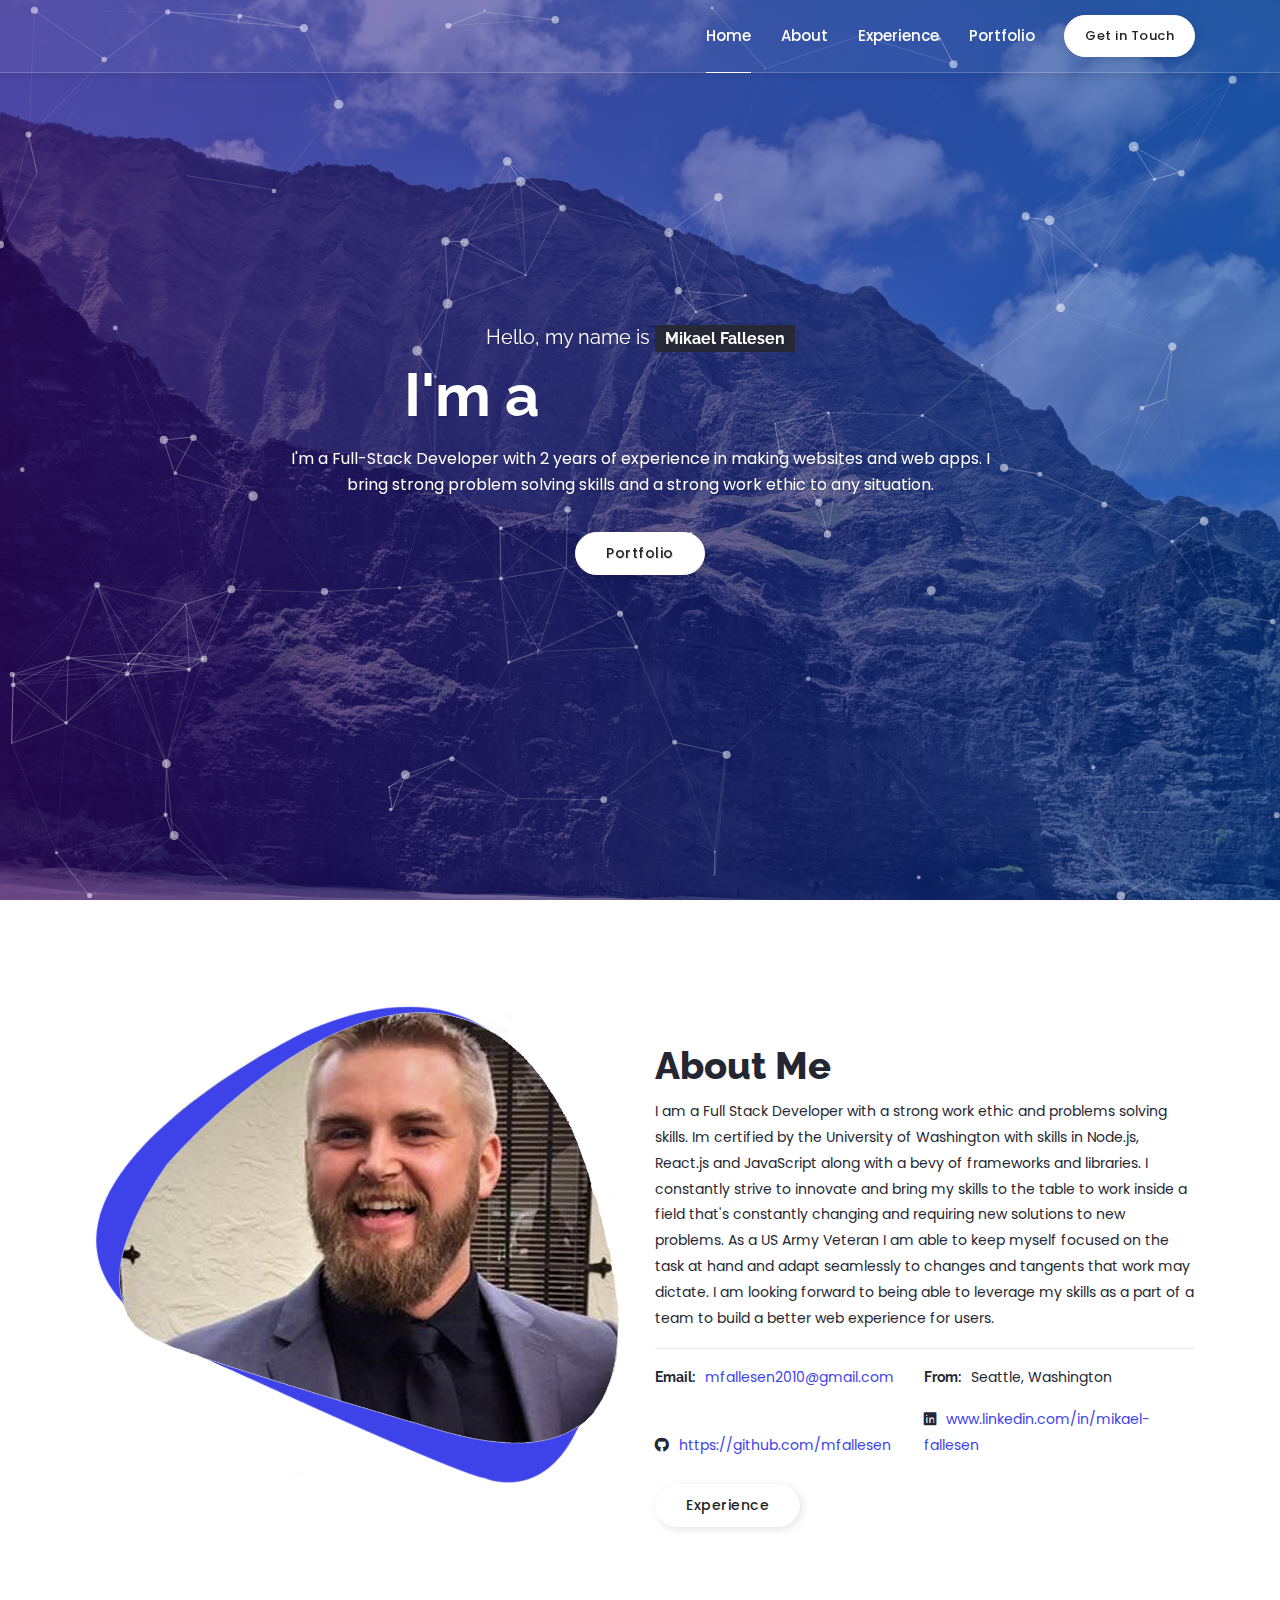
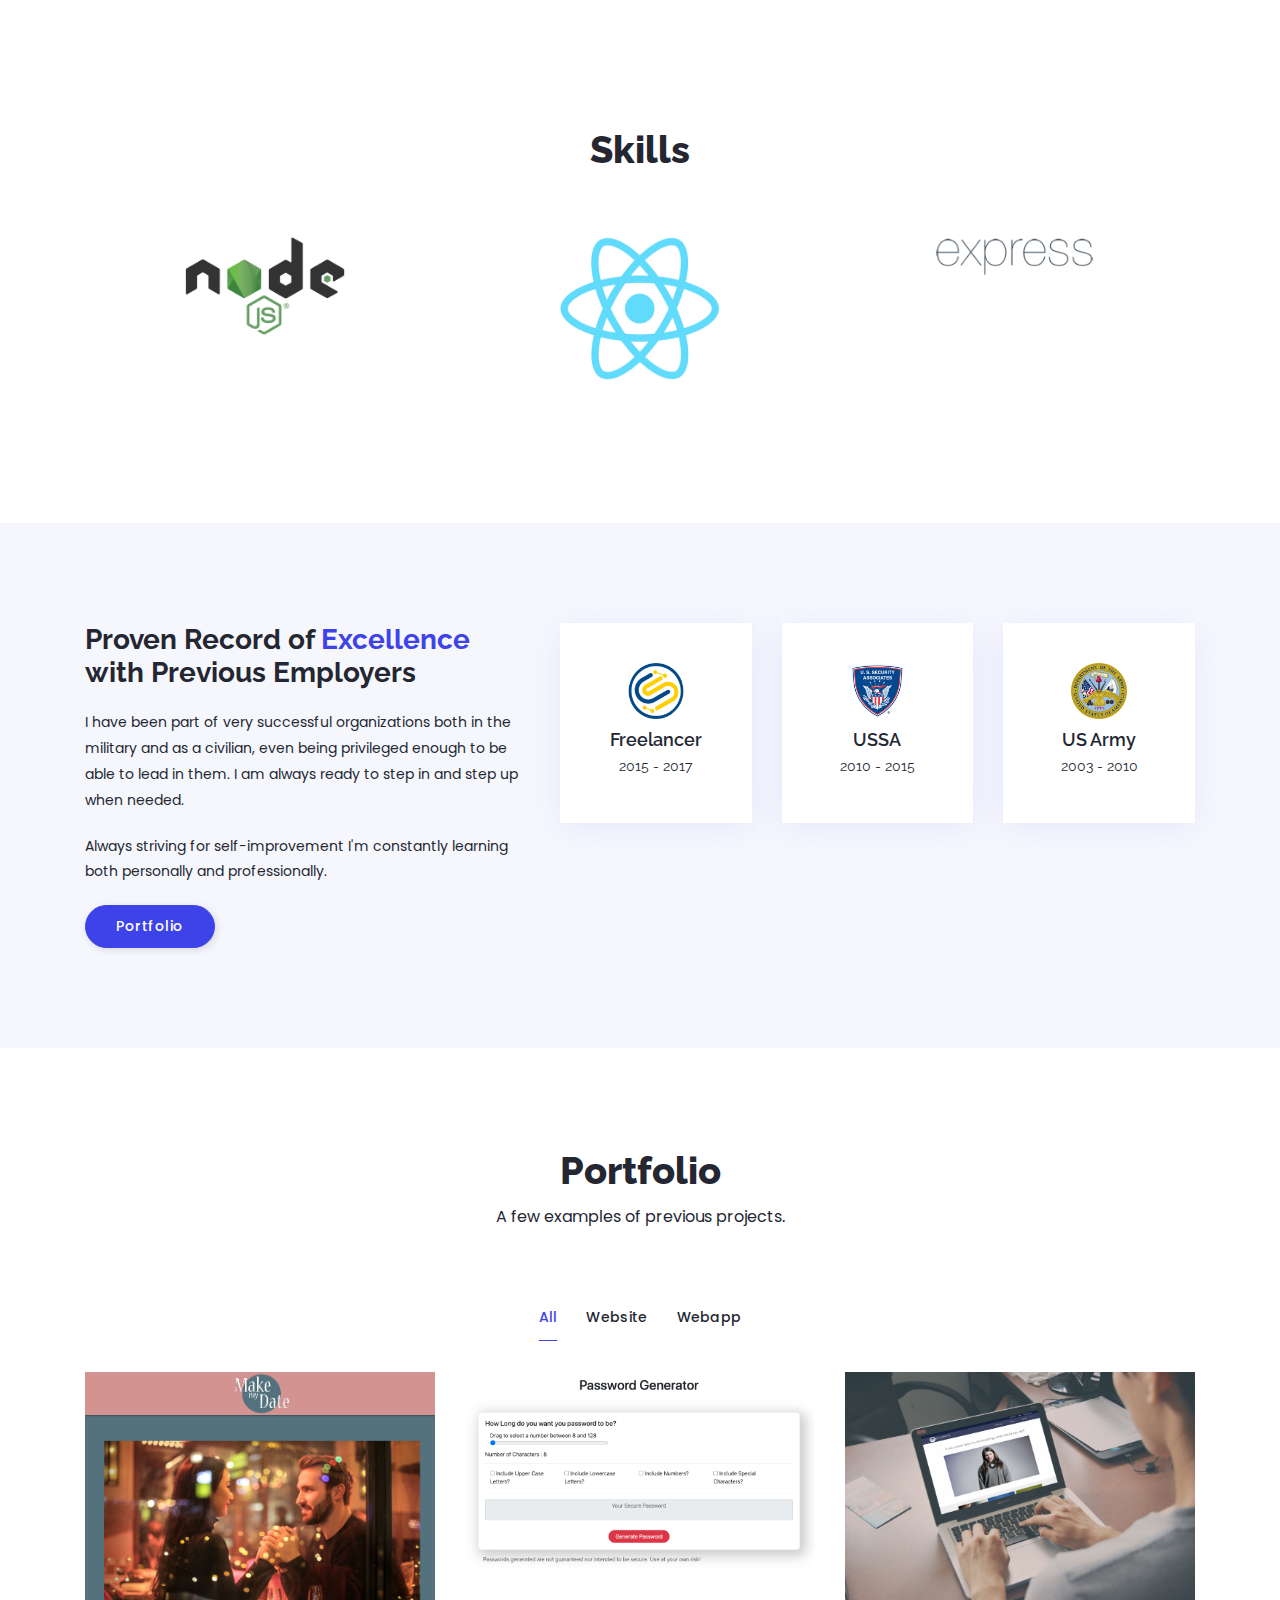
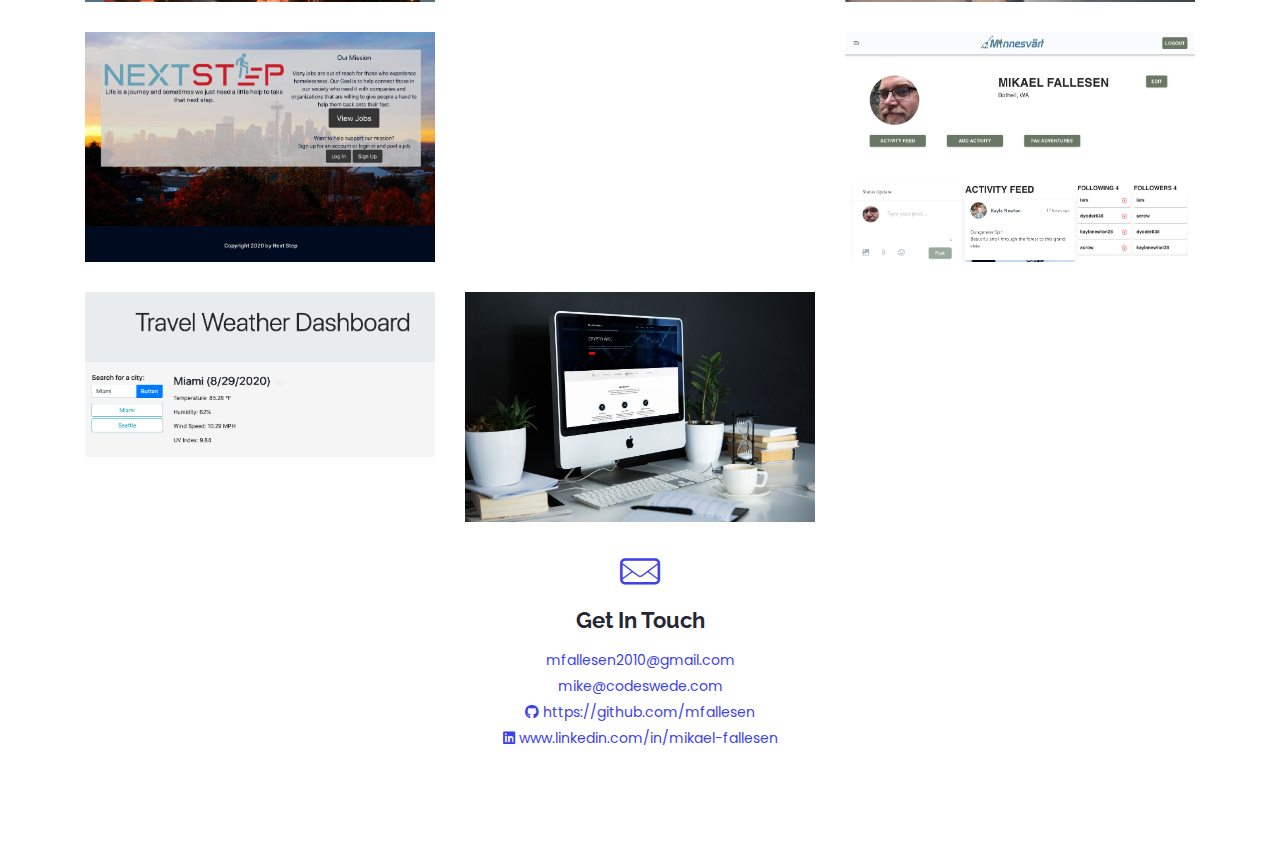
==== commit 37b9c4bd: "add modals for Makemydate Password Gen and Don Johnston" ====
--- a/index.html
+++ b/index.html
@@ -1,9 +1,10 @@
 <!doctype html>
 <html lang="en">
+
 <head>
     <!-- Required meta tags -->
     <meta charset="utf-8">
-    <title>CodeSwede.com | by Mike Fallesen</title>
+    <title>Mike Fallesen Codes</title>
     <meta name="description" content="">
     <meta name="viewport" content="width=device-width, initial-scale=1, shrink-to-fit=no">
     <meta name="msapplication-TileColor" content="#da532c">
@@ -31,466 +32,601 @@
     <!--center align-->
     <link rel="stylesheet" href="css/center-align.css">
     <!--particles-->
-    <link rel="stylesheet" type="text/css" href="css/particles.css"/>
+    <link rel="stylesheet" type="text/css" href="css/particles.css" />
     <!--custom-->
     <link rel="stylesheet" href="css/style.css">
     <!-- Google font -->
-    <link href="https://fonts.googleapis.com/css?family=Poppins:300,400,500,600%7CRaleway:300,400,500,600,700,800" rel="stylesheet">
+    <link href="https://fonts.googleapis.com/css?family=Poppins:300,400,500,600%7CRaleway:300,400,500,600,700,800"
+        rel="stylesheet">
 </head>
+
 <body>
-<!-- preloader -->
-<div id="loader-wrapper">
-    <div class="world">
-        <img src="images/loader.svg" alt="" />
+    <!-- preloader -->
+    <div id="loader-wrapper">
+        <div class="world">
+            <img src="images/loader.svg" alt="" />
+        </div>
     </div>
-</div>
-<!-- preloader ends!-->
-<!--Header-->
-<header class="header-area">
-    <div class="container">
-        <!-- Nav -->
-        <nav class="navbar navbar-expand-lg">
-            <!-- Logo -->
-<!--            <div id="logo_home">-->
-<!--                <a href="index.html">Home</a>                           Reenable when uploaded -->
-<!--            </div>-->
-            <!-- Logo ends! -->
-            <!--menu toggler -->
-            <button class="navbar-toggler" type="button" data-toggle="collapse" data-target="#menu"
+    <!-- preloader ends!-->
+    <!--Header-->
+    <header class="header-area">
+        <div class="container">
+            <!-- Nav -->
+            <nav class="navbar navbar-expand-lg">
+                <!-- Logo -->
+                <!--            <div id="logo_home">-->
+                <!--                <a href="index.html">Home</a>                           Reenable when uploaded -->
+                <!--            </div>-->
+                <!-- Logo ends! -->
+                <!--menu toggler -->
+                <button class="navbar-toggler" type="button" data-toggle="collapse" data-target="#menu"
                     aria-controls="menu" aria-expanded="false" aria-label="Toggle navigation">
-               <span class="navbar-toggler-icon">
-               <span class="icon-thumbnails"></span>
-               </span>
-            </button>
-            <!--menu toggler ends! -->
-            <!--menu -->
-            <div class="collapse navbar-collapse" id="menu">
-                <ul id="menu_scroll" class="navbar-nav menu">
-                    <li><a href="#home" class="scroll active">Home</a></li>
-                    <li><a href="#about" class="scroll">About</a></li>
-                    <li><a href="#experience" class="scroll">Experience</a></li>
-                    <li><a href="#portfolio" class="scroll">Portfolio</a></li>
-                </ul>
+                    <span class="navbar-toggler-icon">
+                        <span class="icon-thumbnails"></span>
+                    </span>
+                </button>
+                <!--menu toggler ends! -->
+                <!--menu -->
+                <div class="collapse navbar-collapse" id="menu">
+                    <ul id="menu_scroll" class="navbar-nav menu">
+                        <li><a href="#home" class="scroll active">Home</a></li>
+                        <li><a href="#about" class="scroll">About</a></li>
+                        <li><a href="#experience" class="scroll">Experience</a></li>
+                        <li><a href="#portfolio" class="scroll">Portfolio</a></li>
+                    </ul>
+                </div>
+                <!--menu ends!-->
+                <!--Quote button-->
+                <a class="btn scroll" href="#quote">Get in Touch</a>
+            </nav>
+            <!-- Nav ends!-->
+        </div>
+    </header>
+    <!-- Header ends! -->
+    <!-- Start home -->
+    <div id="home" class="home-area parallax_img">
+        <div id="particles-js"></div>
+        <div class="container h-100">
+            <div class="row h-100 align-items-center">
+                <!--Title text-->
+                <div class="col-12 col-md-10 col-lg-8 home-content text-center">
+                    <!-- Super heading -->
+                    <h5 class="greet">Hello, my name is <strong>Mikael Fallesen</strong></h5>
+                    <!-- Super heading ends!-->
+                    <!-- heading text -->
+                    <h1 class="skills cd-headline letters scale">
+                        <span>I'm a</span>
+                        <span class="cd-words-wrapper">
+                            <b class="is-visible">Developer</b>
+                            <b>Freelancer</b>
+                            <b>Engineer</b>
+                            <b>Veteran</b>
+                        </span>
+                    </h1>
+                    <!-- heading text ends!-->
+                    <!-- description -->
+                    <p class="description">I'm a Full-Stack Developer with 2 years of experience in making websites and
+                        web apps. I bring strong problem solving skills and a strong work ethic to any situation.
+                    </p>
+                    <!-- description ends!-->
+                    <!-- button-->
+                    <div class="button-area">
+                        <a class="btn scroll" href="#portfolio">Portfolio</a>
+                        <!--    Activate Link when finished                 -->
+                        <!--                    <a class="btn scroll button-scheme" href="#0">Resume</a>-->
+                    </div>
+                    <!-- button ends! -->
+                </div>
+                <!--Title text ends!-->
             </div>
-            <!--menu ends!-->
-            <!--Quote button-->
-            <a class="btn scroll" href="#quote">Get in Touch</a>
-        </nav>
-        <!-- Nav ends!-->
+        </div>
     </div>
-</header>
-<!-- Header ends! -->
-<!-- Start home -->
-<div id="home" class="home-area parallax_img">
-    <div id="particles-js"></div>
-    <div class="container h-100">
-        <div class="row h-100 align-items-center">
-            <!--Title text-->
-            <div class="col-12 col-md-10 col-lg-8 home-content text-center">
-                <!-- Super heading -->
-                <h5 class="greet">Hello, my name is <strong>Mikael Fallesen</strong></h5>
-                <!-- Super heading ends!-->
-                <!-- heading text -->
-                <h1 class="skills cd-headline letters scale">
-                    <span>I'm a</span>
-                     <span class="cd-words-wrapper">
-                     <b class="is-visible">Developer</b>
-                     <b>Freelancer</b>
-                     <b>Engineer</b>
-                     <b>Veteran</b>
-                     </span>
-                </h1>
-                <!-- heading text ends!-->
-                <!-- description -->
-                <p class="description">I'm a Full-Stack Developer with 2 years of experience in making websites and web apps. I bring strong problem solving skills and a strong work ethic to any situation.
-                </p>
-                <!-- description ends!-->
-                <!-- button-->
-                <div class="button-area">
-                    <a class="btn scroll" href="#portfolio">Portfolio</a>
-                    <!--    Activate Link when finished                 -->
-<!--                    <a class="btn scroll button-scheme" href="#0">Resume</a>-->
-                </div>
-                <!-- button ends! -->
+    <!-- home ends! -->
+    <!-- Start about -->
+    <div id="about" class="single-section about-area">
+        <div class="container">
+            <div class="row">
+                <!-- About image -->
+                <div class="col-sm-12 col-lg-6">
+                    <div class="about-img">
+                        <img src="images/about-image-edited.png" alt="" />
+                    </div>
+                </div>
+                <!-- About image ends! -->
+                <!-- about content -->
+                <div class="col-sm-12 col-lg-6">
+                    <div class="about-content">
+                        <!--Heading section-->
+                        <div class="section-heading">
+                            <h2 class="section-title">About Me</h2>
+                        </div>
+                        <!--Heading section ends!-->
+                        <!--Describtion-->
+                        <p>I am a Full Stack Developer with a strong work ethic and problems solving skills. Im
+                            certified by the University of Washington with skills in Node.js, React.js and JavaScript
+                            along with a bevy of frameworks and libraries. I constantly strive to innovate and bring my
+                            skills to the table to work inside a field that's constantly changing and requiring new
+                            solutions to new problems. As a US Army Veteran I am able to keep myself focused on the task
+                            at hand and adapt seamlessly to changes and tangents that work may dictate. I am looking
+                            forward to being able to leverage my skills as a part of a team to build a better web
+                            experience for users.</p>
+                        <!--Describtion ends!-->
+                        <hr>
+                        <!--about details-->
+                        <ul class="list-inline about-info">
+                            <li>
+                                <span>Email:</span>
+                                <p><a href="mailto:mfallesen2010@gmail.com">mfallesen2010@gmail.com</a></p>
+                            </li>
+                            <li>
+                                <span>From:</span>
+                                <p>Seattle, Washington</p>
+                            </li>
+                            <li>
+                                <span><i class="fab fa-github"></i></span>
+                                <a href='https://github.com/mfallesen'>https://github.com/mfallesen</a>
+                            </li>
+                            <li>
+                                <span><i class="fab fa-linkedin"></i></span>
+                                <a href='www.linkedin.com/in/mikael-fallesen'>www.linkedin.com/in/mikael-fallesen</a>
+                            </li>
+                        </ul>
+                        <!--about details ends!-->
+                        <!--buttons-->
+                        <!--   Link to PDF of resume once completed                 -->
+                        <!--                    <a href="#0" class="btn button-scheme">Resume</a>   -->
+                        <a href="#experience" class="btn scroll">Experience</a>
+                        <!--buttons ends!-->
+                    </div>
+                </div>
             </div>
-            <!--Title text ends!-->
+            <!-- about content ends! -->
         </div>
     </div>
-</div>
-<!-- home ends! -->
-<!-- Start about -->
-<div id="about" class="single-section about-area">
-    <div class="container">
-        <div class="row">
-            <!-- About image -->
-            <div class="col-sm-12 col-lg-6">
-                <div class="about-img">
-                    <img src="images/about-image-edited.png" alt=""/>
+    <!-- Start about ends! -->
+    <!--Skills Start-->
+    <div id="blog" class="single-section blog-area parallax_img">
+        <div class="container">
+            <div class="row">
+                <div class="col-12">
+                    <div class="section-heading">
+                        <h2 class="section-title">Skills</h2>
+                    </div>
                 </div>
             </div>
-            <!-- About image ends! -->
-            <!-- about content -->
-            <div class="col-sm-12 col-lg-6">
-                <div class="about-content">
-                    <!--Heading section-->
+            <div class="row">
+                <div class="col-12">
+                    <!--blog carousel-->
+                    <div class="owl-carousel blog-carousel">
+                        <!--blog item-->
+                        <div class="blog-item">
+                            <div>
+                                <img src="images/Nodejs.png" alt="" />
+                            </div>
+                        </div>
+                        <!--blog item ends!-->
+                        <!--blog item-->
+                        <div class="blog-item">
+                            <div>
+                                <img src="images/React.png" alt="" />
+                            </div>
+                        </div>
+                        <!--blog item ends!-->
+                        <!--blog item-->
+                        <div class="blog-item">
+                            <div>
+                                <img src="images/Expressjs.png" alt="" />
+                            </div>
+                        </div>
+                        <!--blog item ends!-->
+                        <!--blog item-->
+                        <div class="blog-item">
+                            <div>
+                                <img src="images/MySQL_Logo.png" alt="" />
+                            </div>
+                        </div>
+                        <!--blog item ends!-->
+                        <!--blog item-->
+                        <div class="blog-item">
+                            <div>
+                                <img src="images/Mongodb.png" alt="" />
+                            </div>
+                        </div>
+                        <!--blog item ends!-->
+                        <!--blog item-->
+                        <div class="blog-item">
+                            <div>
+                                <img src="images/340CSS3.png" alt="" />
+                            </div>
+                        </div>
+                        <!--blog item ends!-->
+                        <!--blog item-->
+                        <div class="blog-item">
+                            <div>
+                                <img src="images/480HTML5.png" alt="" />
+                            </div>
+                        </div>
+                        <!--blog item ends!-->
+                        <!--blog item-->
+                        <div class="blog-item">
+                            <div>
+                                <img src="images/Bootstrap480.png" alt="" />
+                            </div>
+                        </div>
+                        <!--blog item ends!-->
+
+
+                    </div>
+                    <!--blog carousel-->
+                </div>
+            </div>
+        </div>
+    </div>
+    <!--Skills ends!-->
+    <!-- Start experience -->
+    <div id="experience" class="single-section silver-bg experience-area">
+        <div class="container">
+            <div class="row">
+                <div class="col-lg-5 col-sm-12">
+                    <!--experience content-->
+                    <div class="exp-content">
+                        <h3>Proven Record of <span>Excellence</span> with Previous Employers</h3>
+                        <p>I have been part of very successful organizations both in the military and as a civilian,
+                            even being privileged enough to be able to lead in them. I am always ready to step in and
+                            step up when needed.
+                        </p>
+                        <p>Always striving for self-improvement I'm constantly learning both personally and
+                            professionally.
+                        </p>
+                        <a href="#portfolio" class="btn scroll button-scheme">Portfolio</a>
+                    </div>
+                    <!--experience content ends!-->
+                </div>
+                <div class="col-lg-7 col-sm-12">
+                    <div class="row">
+                        <div class="col-lg-4 col-sm-6">
+                            <!--company name area -->
+                            <div class="exp-block">
+                                <img class="img-icon" style="width:50%; height:50%;"
+                                    src="images/android-chrome-192x192.png" alt="" />
+                                <h4>Freelancer</h4>
+                                <h6>2015 - 2017</h6>
+                            </div>
+                        </div>
+                        <!--company name area ends!-->
+                        <!--company name area -->
+                        <div class="col-lg-4 col-sm-6">
+                            <div class="exp-block">
+                                <img class="img-icon" style="width:50%; height:50%;" src="images/USsecurity.png"
+                                    alt="" />
+                                <h4>USSA</h4>
+                                <h6>2010 - 2015</h6>
+                            </div>
+                        </div>
+                        <!--company name area ends!-->
+                        <!--company name area -->
+                        <div class="col-lg-4 col-sm-6">
+                            <div class="exp-block">
+                                <img class="img-icon" style="width:50%; height:50%;" src="images/deptofarmy.png"
+                                    alt="" />
+                                <h4>US Army</h4>
+                                <h6>2003 - 2010</h6>
+                            </div>
+                        </div>
+                        <!--company name area ends!-->
+                    </div>
+                </div>
+            </div>
+        </div>
+    </div>
+    <!-- experience ends! -->
+
+    <!--portfolio-->
+    <div id="portfolio" class="single-section  portfolio-area">
+        <div class="container">
+            <div class="row">
+                <div class="col-md-12 col-lg-12">
                     <div class="section-heading">
-                        <h2 class="section-title">About Me</h2>
-                    </div>
-                    <!--Heading section ends!-->
-                    <!--Describtion-->
-                    <p>I am a Full Stack Developer with a strong work ethic and problems solving skills. Im certified by the University of Washington with skills in Node.js, React.js and JavaScript along with a bevy of frameworks and libraries. I constantly strive to innovate and bring my skills to the table to work inside a field that's constantly changing and requiring new solutions to new problems. As a US Army Veteran I am able to keep myself focused on the task at hand and adapt seamlessly to changes and tangents that work may dictate. I am looking forward to being able to leverage my skills as a part of a team to build a better web experience for users.</p>
-                    <!--Describtion ends!-->
-                    <hr>
-                    <!--about details-->
-                    <ul class="list-inline about-info">
-                        <li>
-                            <span>Email:</span>
-                            <p><a href="mailto:mfallesen2010@gmail.com">mfallesen2010@gmail.com</a></p>
-                        </li>
-                        <li>
-                            <span>From:</span>
-                            <p>Seattle, Washington</p>
-                        </li>
-                        <li>
-                            <span><i class="fab fa-github"></i></span>
-                            <a href='https://github.com/mfallesen'>https://github.com/mfallesen</a>
-                        </li>
-                        <li>
-                            <span><i class="fab fa-linkedin"></i></span>
-                            <a href='www.linkedin.com/in/mikael-fallesen'>www.linkedin.com/in/mikael-fallesen</a>
-                        </li>
-                    </ul>
-                    <!--about details ends!-->
-                    <!--buttons-->
-                        <!--   Link to PDF of resume once completed                 -->
-<!--                    <a href="#0" class="btn button-scheme">Resume</a>   -->
-                    <a href="#experience" class="btn scroll">Experience</a>
-                    <!--buttons ends!-->
-                </div>
+                        <h2 class="section-title">Portfolio</h2>
+                        <p class="section-description">A few examples of previous projects.
+                        </p>
+                    </div>
+                </div>
+                <!--portfolio list-->
+                <div class="col-md-12 col-lg-12">
+                    <div class="works-filter-wrap">
+                        <div class="row">
+                            <ul class="col-lg-12 col-md-12 list-inline works-filter">
+                                <li class="list-inline-item tab-active" data-filter="*">All</li>
+                                <li class="list-inline-item" data-filter=".site">Website</li>
+                                <li class="list-inline-item" data-filter=".webapp">Webapp</li>
+                            </ul>
+                        </div>
+                    </div>
+
+                    <div class="works-container row">
+                        <a href="#plannerlyModal" data-toggle='modal' data-target='#plannerlyModal'>
+                            <div class="col-lg-4 col-sm-6 works-item site">
+                                <div class="item-overlay">
+                                    <div class="category">Website</div>
+                                    <img src="images/project1img.png" alt="Project Cover Photo" />
+                                    <div class="overlay-content">
+                                        <h6 class="overlay-title">Live Site</h6>
+                                    </div>
+                                </div>
+                            </div>
+                        </a>
+
+                        <div id='plannerlyModal' class="modal" tabindex="-1" role="dialog">
+                            <div class="modal-dialog modal-dialog-centered" role="document">
+                                <div class="modal-content">
+                                    <div class="modal-header">
+                                        <h5 class="modal-title">Make My Date</h5>
+                                        <button type="button" class="close" data-dismiss="modal" aria-label="Close">
+                                            <span aria-hidden="true">&times;</span>
+                                        </button>
+                                    </div>
+                                    <div class="modal-body">
+                                        <img class='img-fluid' src="images/project1img.png" alt="Project Cover Photo">
+                                        <p>This simple application makes a call to a restaurant API as well as
+                                            ticketmaster to provide the user with a date night suggestion. The project
+                                            is using HTML, CSS, JavaScript and JQuery and is built using the Materialize
+                                            CSS framework. This project is undergoing a revision and being converted
+                                            into a REACT.js Application.</p>
+                                        <a href='https://github.com/mfallesen/plannerly'><span><i
+                                                    class="fab fa-github"></i></span> Check out the Repo on gitHub</a>
+                                    </div>
+                                    <div class="modal-footer">
+                                        <a class="btn button-scheme" href='https://mfallesen.github.io/plannerly/'>View
+                                            the Project Live</a>
+                                        <button type="button" class="btn btn-secondary"
+                                            data-dismiss="modal">Close</button>
+                                    </div>
+                                </div>
+                            </div>
+                        </div>
+
+
+
+                        <a href="#passwordModal" data-toggle='modal' data-target='#passwordModal'>
+                            <div class="col-lg-4 col-sm-6 works-item height100 webapp">
+                                <div class="item-overlay height100">
+                                    <div class="category">Webapp</div>
+                                    <img src="images/passwordgen.png" alt="Password Generator Cover Photo" />
+                                    <div class="overlay-content">
+                                        <h6 class="overlay-title">Live Site</h6>
+                                    </div>
+                                </div>
+                            </div>
+                        </a>
+
+                        <div id='passwordModal' class="modal" tabindex="-1" role="dialog">
+                            <div class="modal-dialog modal-dialog-centered" role="document">
+                                <div class="modal-content">
+                                    <div class="modal-header">
+                                        <h5 class="modal-title">Make My Date</h5>
+                                        <button type="button" class="close" data-dismiss="modal" aria-label="Close">
+                                            <span aria-hidden="true">&times;</span>
+                                        </button>
+                                    </div>
+                                    <div class="modal-body">
+                                        <img class='img-fluid' src="images/passwordgen.png" alt="Project Cover Photo">
+                                        <hr>
+                                        <p>Very simple Web App that generates a random password between 8 and 128
+                                            characters. Built with Bootstrap and Javascript. Design inspired by LastPass
+                                            UI. </p>
+                                        <a href='https://github.com/mfallesen/password-generator'><span><i
+                                                    class="fab fa-github"></i></span> Check out the Repo on gitHub</a>
+                                    </div>
+                                    <div class="modal-footer">
+                                        <a class="btn button-scheme"
+                                            href='https://mfallesen.github.io/password-generator/'>View the Project
+                                            Live</a>
+                                        <button type="button" class="btn btn-secondary"
+                                            data-dismiss="modal">Close</button>
+                                    </div>
+                                </div>
+                            </div>
+                        </div>
+
+                        
+                        <a href='#donJohnston' data-toggle='modal' data-target='#donJohnston'>
+                            <div class="col-lg-4 col-sm-6 works-item site">
+                                <div class="item-overlay">
+                                    <div class="category">Website</div>
+                                    <img src="images/DonJohnston.jpg" alt="" />
+                                    <div class="overlay-content">
+                                        <h6 class="overlay-title">Image Only</h6>
+                                    </div>
+                                </div>
+                            </div>
+                        </a>
+
+                        <div class="modal fade" id="donJohnston" tabindex="-1" role="dialog"
+                            aria-labelledby="donJohnston" aria-hidden="true">
+                            <div class="modal-dialog modal-dialog-centered" role="document">
+                                <div class="modal-content">
+                                    <div class="modal-header">
+                                        <h5 class="modal-title">Don Johnston</h5>
+                                        <button type="button" class="close" data-dismiss="modal" aria-label="Close">
+                                            <span aria-hidden="true">&times;</span>
+                                        </button>
+                                    </div>
+                                    <div class="modal-body">
+                                        <img class='img-fluid' src='images/DonJohnstonModal.png' />
+                                        <hr>
+                                        <p>Built and styled most of this site using HTML and CSS using Bootstrap as a
+                                            framework. This is an example of some of my first freelance work.</p>
+                                    </div>
+                                    <div class="modal-footer">
+                                        <button type="button" class="btn btn-secondary"
+                                            data-dismiss="modal">Close</button>
+                                    </div>
+                                </div>
+                            </div>
+                        </div>
+                        
+                        
+                        <a>
+                            <div class="col-lg-4 col-sm-6 works-item site">
+                                <div class="item-overlay ">
+                                    <div class="category">Website</div>
+                                    <img src="images/nextStep.png" alt="" />
+                                    <div class="overlay-content">
+                                        <h6 class="overlay-title">Live</h6>
+                                        <div class="overlay-icons">
+                                            <a href="https://next-step-employment-app.herokuapp.com/"><span
+                                                    class="icon-eye"></span></a>
+                                        </div>
+                                    </div>
+                                </div>
+                            </div>
+                        </a>
+
+
+                        <a>
+                            <div class="col-lg-4 col-sm-6 works-item site">
+                                <div class="item-overlay">
+                                    <div class="category">Website</div>
+                                    <img src="images/Realty%20World.png" alt="" />
+                                    <div class="overlay-content">
+                                        <h6 class="overlay-title">Demo</h6>
+                                        <div class="overlay-icons">
+                                            <a href="images/Realty%20World%20Full.png" data-lity>
+                                                <span class="icon-eye"></span>
+                                            </a>
+                                        </div>
+                                    </div>
+                                </div>
+                            </div>
+                        </a>
+
+
+                        <a>
+                            <div class="col-lg-4 col-sm-6 works-item webapp">
+                                <div class="item-overlay ">
+                                    <div class="category">Webapp</div>
+                                    <img src="images/Minnesvart.png" alt="" />
+                                    <div class="overlay-content">
+                                        <h6 class="overlay-title">Live</h6>
+                                        <div class="overlay-icons">
+                                            <a href="https://mfallesen.github.io/password-generator/"><span
+                                                    class="icon-eye"></span></a>
+                                        </div>
+                                    </div>
+                                </div>
+                            </div>
+                        </a>
+
+
+                        <a>
+                            <div class="col-lg-4 col-sm-6 works-item height100 webapp">
+                                <div class="item-overlay height100">
+                                    <div class="category">Website</div>
+                                    <img src="images/traveldash.png" alt="" />
+                                    <div class="overlay-content">
+                                        <h6 class="overlay-title">Demo</h6>
+                                        <div class="overlay-icons">
+                                            <a href="https://mfallesen.github.io/weather-api/" data-lity>
+                                                <span class="icon-eye"></span>
+                                            </a>
+                                        </div>
+                                    </div>
+                                </div>
+                            </div>
+                        </a>
+
+
+                        <a>
+                            <div class="col-lg-4 col-sm-6 works-item site">
+                                <div class="item-overlay">
+                                    <div class="category">Website</div>
+                                    <img src="images/blockmarketmockup.jpg" alt="" />
+                                    <div class="overlay-content">
+                                        <h6 class="overlay-title">Demo</h6>
+                                        <div class="overlay-icons">
+                                            <a href="images/BlockmarketsModal.png" data-lity>
+                                                <span class="icon-eye"></span>
+                                            </a>
+                                        </div>
+                                    </div>
+                                </div>
+                            </div>
+                        </a>
+
+
+
+                    </div>
+                </div>
+                <!--portfolio list ends!-->
             </div>
         </div>
-        <!-- about content ends! -->
     </div>
-</div>
-<!-- Start about ends! -->
-<!--Skills Start-->
-<div id="blog" class="single-section blog-area parallax_img">
-    <div class="container">
-        <div class="row">
-            <div class="col-12">
-                <div class="section-heading">
-                    <h2 class="section-title">Skills</h2>
+    <!--portfolio ends!-->
+    <div class="contact parallax_img">
+        <div class="container">
+            <div class="row">
+                <!--Call us   -->
+                <div class="col-lg-8 col-sm-12 m-auto">
+                    <div class="row">
+                        <!--Email us-->
+                        <div class="contact-info">
+                            <div class="icon-box"><span class="icon-mail"></span></div>
+                            <h3>Get In Touch</h3>
+                            <ul>
+                                <a href="mailto:mfallesen2010@gmail.com">
+                                    <li>mfallesen2010@gmail.com</li>
+                                </a>
+                                <a href="mailto:mike@codeswede.com">
+                                    <li>mike@codeswede.com</li>
+                                </a>
+                                <a href='https://github.com/mfallesen'>
+                                    <li><span><i class="fab fa-github"></i></span>&nbsp;https://github.com/mfallesen
+                                    </li>
+                                </a>
+                                <a href='www.linkedin.com/in/mikael-fallesen'>
+                                    <li><span><i
+                                                class="fab fa-linkedin"></i></span>&nbsp;www.linkedin.com/in/mikael-fallesen
+                                    </li>
+                                </a>
+                            </ul>
+                        </div>
+                    </div>
                 </div>
             </div>
         </div>
-        <div class="row">
-            <div class="col-12">
-                <!--blog carousel-->
-                <div class="owl-carousel blog-carousel">
-                    <!--blog item-->
-                    <div class="blog-item">
-                        <div>
-                            <img src="images/Nodejs.png" alt=""/>
-                        </div>
-                    </div>
-                    <!--blog item ends!-->
-                    <!--blog item-->
-                    <div class="blog-item">
-                        <div>
-                            <img src="images/React.png" alt=""/>
-                        </div>
-                    </div>
-                    <!--blog item ends!-->
-                    <!--blog item-->
-                    <div class="blog-item">
-                        <div>
-                            <img src="images/Expressjs.png" alt=""/>
-                        </div>
-                    </div>
-                    <!--blog item ends!-->
-                    <!--blog item-->
-                    <div class="blog-item">
-                        <div>
-                            <img src="images/MySQL_Logo.png" alt=""/>
-                        </div>
-                    </div>
-                    <!--blog item ends!-->
-                    <!--blog item-->
-                    <div class="blog-item">
-                        <div>
-                            <img src="images/Mongodb.png" alt=""/>
-                        </div>
-                    </div>
-                    <!--blog item ends!-->
-                    <!--blog item-->
-                    <div class="blog-item">
-                        <div>
-                            <img src="images/340CSS3.png" alt=""/>
-                        </div>
-                    </div>
-                    <!--blog item ends!-->
-                    <!--blog item-->
-                    <div class="blog-item">
-                        <div>
-                            <img src="images/480HTML5.png" alt=""/>
-                        </div>
-                    </div>
-                    <!--blog item ends!-->
-                    <!--blog item-->
-                    <div class="blog-item">
-                        <div>
-                            <img src="images/Bootstrap480.png" alt=""/>
-                        </div>
-                    </div>
-                    <!--blog item ends!-->
-                    
-                    
-                </div>
-                <!--blog carousel-->
-            </div>
-        </div>
     </div>
-</div>
-<!--Skills ends!-->
-<!-- Start experience -->
-<div id="experience" class="single-section silver-bg experience-area">
-    <div class="container">
-        <div class="row">
-            <div class="col-lg-5 col-sm-12">
-                <!--experience content-->
-                <div class="exp-content">
-                    <h3>Proven Record of <span>Excellence</span> with Previous Employers</h3>
-                    <p>I have been part of very successful organizations both in the military and as a civilian, even being privileged enough to be able to lead in them. I am always ready to step in and step up when needed.  
-                    </p>
-                    <p>Always striving for self-improvement I'm constantly learning both personally and professionally.
-                    </p>
-                    <a href="#portfolio" class="btn scroll button-scheme">Portfolio</a>
-                </div>
-                <!--experience content ends!-->
-            </div>
-            <div class="col-lg-7 col-sm-12">
-                <div class="row">
-                    <div class="col-lg-4 col-sm-6">
-                        <!--company name area -->
-                        <div class="exp-block">
-                            <img class="img-icon" style="width:50%; height:50%;"
-                                 src="images/android-chrome-192x192.png" alt=""/>
-                            <h4>Freelancer</h4>
-                            <h6>2015 - 2017</h6>
-                        </div>
-                    </div>
-                    <!--company name area ends!-->
-                    <!--company name area -->
-                    <div class="col-lg-4 col-sm-6">
-                        <div class="exp-block">
-                            <img class="img-icon" style="width:50%; height:50%;" src="images/USsecurity.png" alt=""/>
-                            <h4>USSA</h4>
-                            <h6>2010 - 2015</h6>
-                        </div>
-                    </div>
-                    <!--company name area ends!-->
-                    <!--company name area -->
-                    <div class="col-lg-4 col-sm-6">
-                        <div class="exp-block">
-                            <img class="img-icon" style="width:50%; height:50%;" src="images/deptofarmy.png" alt=""/>
-                            <h4>US Army</h4>
-                            <h6>2003 - 2010</h6>
-                        </div>
-                    </div>
-                    <!--company name area ends!-->
-                </div>
-            </div>
-        </div>
-    </div>
-</div>
-<!-- experience ends! -->
-
-<!--portfolio-->
-<div id="portfolio" class="single-section  portfolio-area">
-    <div class="container">
-        <div class="row">
-            <div class="col-md-12 col-lg-12">
-                <div class="section-heading">
-                    <h2 class="section-title">Portfolio</h2>
-                    <p class="section-description">A few examples of previous projects.
-                    </p>
-                </div>
-            </div>
-            <!--portfolio list-->
-            <div class="col-md-12 col-lg-12">
-                <div class="works-filter-wrap">
-                    <div class="row">
-                        <ul class="col-lg-12 col-md-12 list-inline works-filter">
-                            <li class="list-inline-item tab-active" data-filter="*">All</li>
-                            <li class="list-inline-item" data-filter=".site">Website</li>
-                            <li class="list-inline-item" data-filter=".webapp">Webapp</li>
-                        </ul>
-                    </div>
-                </div>
-                <div class="works-container row">
-                    <div class="col-lg-4 col-sm-6 works-item site">
-                        <div class="item-overlay">
-                            <div class="category">Website</div>
-                            <img src="images/project1img.png" alt=""/>
-                            <div class="overlay-content">
-                                <h6 class="overlay-title">Live</h6>
-                                <div class="overlay-icons">
-                                    <a href="https://mfallesen.github.io/plannerly/"><span class="icon-eye"></span></a>
-                                </div>
-                            </div>
-                        </div>
-                    </div>
-                    <div class="col-lg-4 col-sm-6 works-item webapp">
-                        <div class="item-overlay">
-                            <div class="category">Webapp</div>
-                            <img src="images/passwordgen.png" alt=""/>
-                            <div class="overlay-content">
-                                <h6 class="overlay-title">Live</h6>
-                                <div class="overlay-icons">
-                                    <a href="https://mfallesen.github.io/password-generator/"><span class="icon-eye"></span></a>
-                                </div>
-                            </div>
-                        </div>
-                    </div>    
-                    <div class="col-lg-4 col-sm-6 works-item site">
-                        <div class="item-overlay">
-                            <div class="category">Website</div>
-                            <img src="images/DonJohnston.jpg" alt=""/>
-                            <div class="overlay-content">
-                                <h6 class="overlay-title">Demo</h6>
-                                <div class="overlay-icons">
-                                    <a href="images/DonJohnstonModal.png" data-lity>
-                                        <span class="icon-eye"></span>
-                                    </a>
-                                </div>
-                            </div>
-                        </div>
-                    </div>
-                    <div class="col-lg-4 col-sm-6 works-item site">
-                        <div class="item-overlay">
-                            <div class="category">Website</div>
-                            <img src="images/nextStep.png" alt=""/>
-                            <div class="overlay-content">
-                                <h6 class="overlay-title">Live</h6>
-                                <div class="overlay-icons">
-                                    <a href="https://next-step-employment-app.herokuapp.com/"><span class="icon-eye"></span></a>
-                                </div>
-                            </div>
-                        </div>
-                    </div>
-                    <div class="col-lg-4 col-sm-6 works-item site">
-                        <div class="item-overlay">
-                            <div class="category">Website</div>
-                            <img src="images/Realty%20World.png" alt=""/>
-                            <div class="overlay-content">
-                                <h6 class="overlay-title">Demo</h6>
-                                <div class="overlay-icons">
-                                    <a href="images/Realty%20World%20Full.png" data-lity>
-                                        <span class="icon-eye"></span>
-                                    </a>
-                                </div>
-                            </div>
-                        </div>
-                    </div>
-                    <div class="col-lg-4 col-sm-6 works-item webapp">
-                        <div class="item-overlay">
-                            <div class="category">Webapp</div>
-                            <img src="images/Minnesvart.png" alt=""/>
-                            <div class="overlay-content">
-                                <h6 class="overlay-title">Live</h6>
-                                <div class="overlay-icons">
-                                    <a href="https://mfallesen.github.io/password-generator/"><span class="icon-eye"></span></a>
-                                </div>
-                            </div>
-                        </div>
-                    </div>    
-                    <div class="col-lg-4 col-sm-6 works-item webapp">
-                        <div class="item-overlay">
-                            <div class="category">Website</div>
-                            <img src="images/traveldash.png" alt=""/>
-                            <div class="overlay-content">
-                                <h6 class="overlay-title">Demo</h6>
-                                <div class="overlay-icons">
-                                    <a href="https://mfallesen.github.io/weather-api/" data-lity>
-                                        <span class="icon-eye"></span>
-                                    </a>
-                                </div>
-                            </div>
-                        </div>
-                    </div>
-                    <div class="col-lg-4 col-sm-6 works-item site">
-                        <div class="item-overlay">
-                            <div class="category">Website</div>
-                            <img src="images/blockmarketmockup.jpg" alt=""/>
-                            <div class="overlay-content">
-                                <h6 class="overlay-title">Demo</h6>
-                                <div class="overlay-icons">
-                                    <a href="images/BlockmarketsModal.png" data-lity>
-                                        <span class="icon-eye"></span>
-                                    </a>
-                                </div>
-                            </div>
-                        </div>
-                    </div>
-                </div>
-            </div>
-            <!--portfolio list ends!-->
-        </div>
-    </div>
-</div>
-<!--portfolio ends!-->
-<div class="contact parallax_img">
-    <div class="container">
-        <div class="row">
-            <!--Call us   -->
-            <div class="col-lg-8 col-sm-12 m-auto">
-                <div class="row">
-                    <!--Email us-->
-                    <div class="contact-info">
-                        <div class="icon-box"><span class="icon-mail"></span></div>
-                        <h3>Get In Touch</h3>
-                        <ul>
-                            <a href="mailto:mfallesen2010@gmail.com"><li>mfallesen2010@gmail.com</li></a>
-                            <a href="mailto:mike@codeswede.com"><li>mike@codeswede.com</li></a>
-                            <a href='https://github.com/mfallesen'><li><span><i class="fab fa-github"></i></span>&nbsp;https://github.com/mfallesen</li></a>
-                            <a href='www.linkedin.com/in/mikael-fallesen'><li><span><i class="fab fa-linkedin"></i></span>&nbsp;www.linkedin.com/in/mikael-fallesen</li></a>
-                        </ul>
-                    </div>
-                </div>
-            </div>
-        </div>
-    </div>
-</div>
-<!--footer-->
-
-<!-- jQuery (necessary for Bootstrap's JavaScript plugins) -->
-<script src="js/jquery-3.3.1.js"></script>
-<!-- Include all compiled plugins (below), or include individual files as needed -->
-<!-- Bootstrap JS -->
-<script src="js/bootstrap.js"></script>
-<!-- Wow js file -->
-<script src="js/wow.js"></script>
-<!-- core custom js -->
-<script src="js/headline.js"></script>
-<!--isotope-->
-<script src="js/isotope.js"></script>
-<!--lity-->
-<script src="js/lity.js"></script>
-<!--carousel-->
-<script src="js/owl.carousel.js"></script>
-<!--countimator-->
-<script src="js/jquery.countimator.js"></script>
-<!--form validation-->
-<script src="js/jquery.validate.js"></script>
-<!--ajax form-->
-<script src="js/jquery.form.js"></script>
-<!--Sweet Alert-->
-<script src="js/sweetalert.js"></script>
-<!--particles-->
-<script src="js/variants.js"></script>
-<script src="js/particles.js"></script>
-<!-- core custom js -->
-<script src="js/mailForward.js"></script>
-<script src="js/custom.js"></script>
+    <!--footer-->
+
+    <!-- jQuery (necessary for Bootstrap's JavaScript plugins) -->
+    <script src="js/jquery-3.3.1.js"></script>
+    <!-- Include all compiled plugins (below), or include individual files as needed -->
+    <!-- Bootstrap JS -->
+    <script src="js/bootstrap.js"></script>
+    <!-- Wow js file -->
+    <script src="js/wow.js"></script>
+    <!-- core custom js -->
+    <script src="js/headline.js"></script>
+    <!--isotope-->
+    <script src="js/isotope.js"></script>
+    <!--lity-->
+    <script src="js/lity.js"></script>
+    <!--carousel-->
+    <script src="js/owl.carousel.js"></script>
+    <!--countimator-->
+    <script src="js/jquery.countimator.js"></script>
+    <!--form validation-->
+    <script src="js/jquery.validate.js"></script>
+    <!--ajax form-->
+    <script src="js/jquery.form.js"></script>
+    <!--Sweet Alert-->
+    <script src="js/sweetalert.js"></script>
+    <!--particles-->
+    <script src="js/variants.js"></script>
+    <script src="js/particles.js"></script>
+    <!-- core custom js -->
+    <script src="js/mailForward.js"></script>
+    <script src="js/custom.js"></script>
 </body>
+
 </html>--- a/css/style.css
+++ b/css/style.css
@@ -1374,6 +1374,13 @@
     color: #404040;
 }
 
+
+/* Height Override */
+.height100 {
+    height: 100% !important;
+}
+
+
 /**
  * 12.0 Media Queries
  * -----------------------------------------------------------------------------
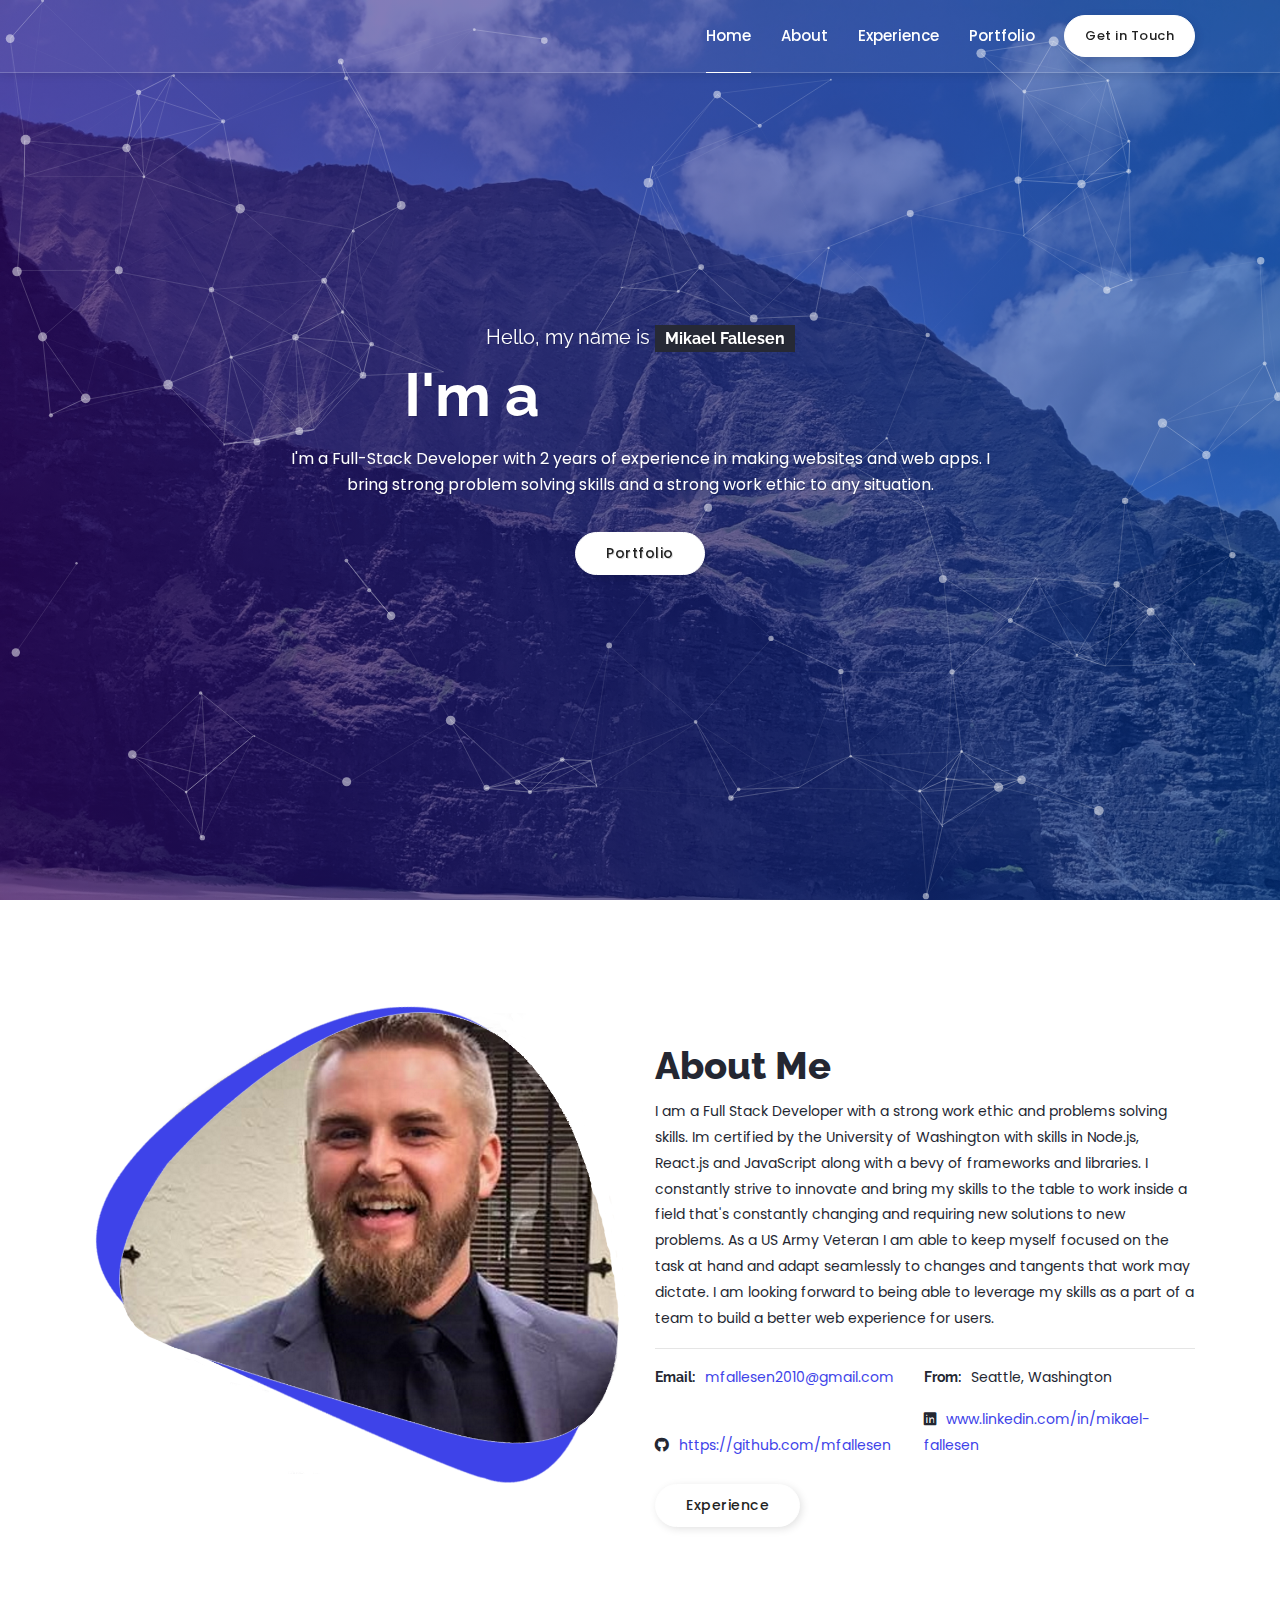
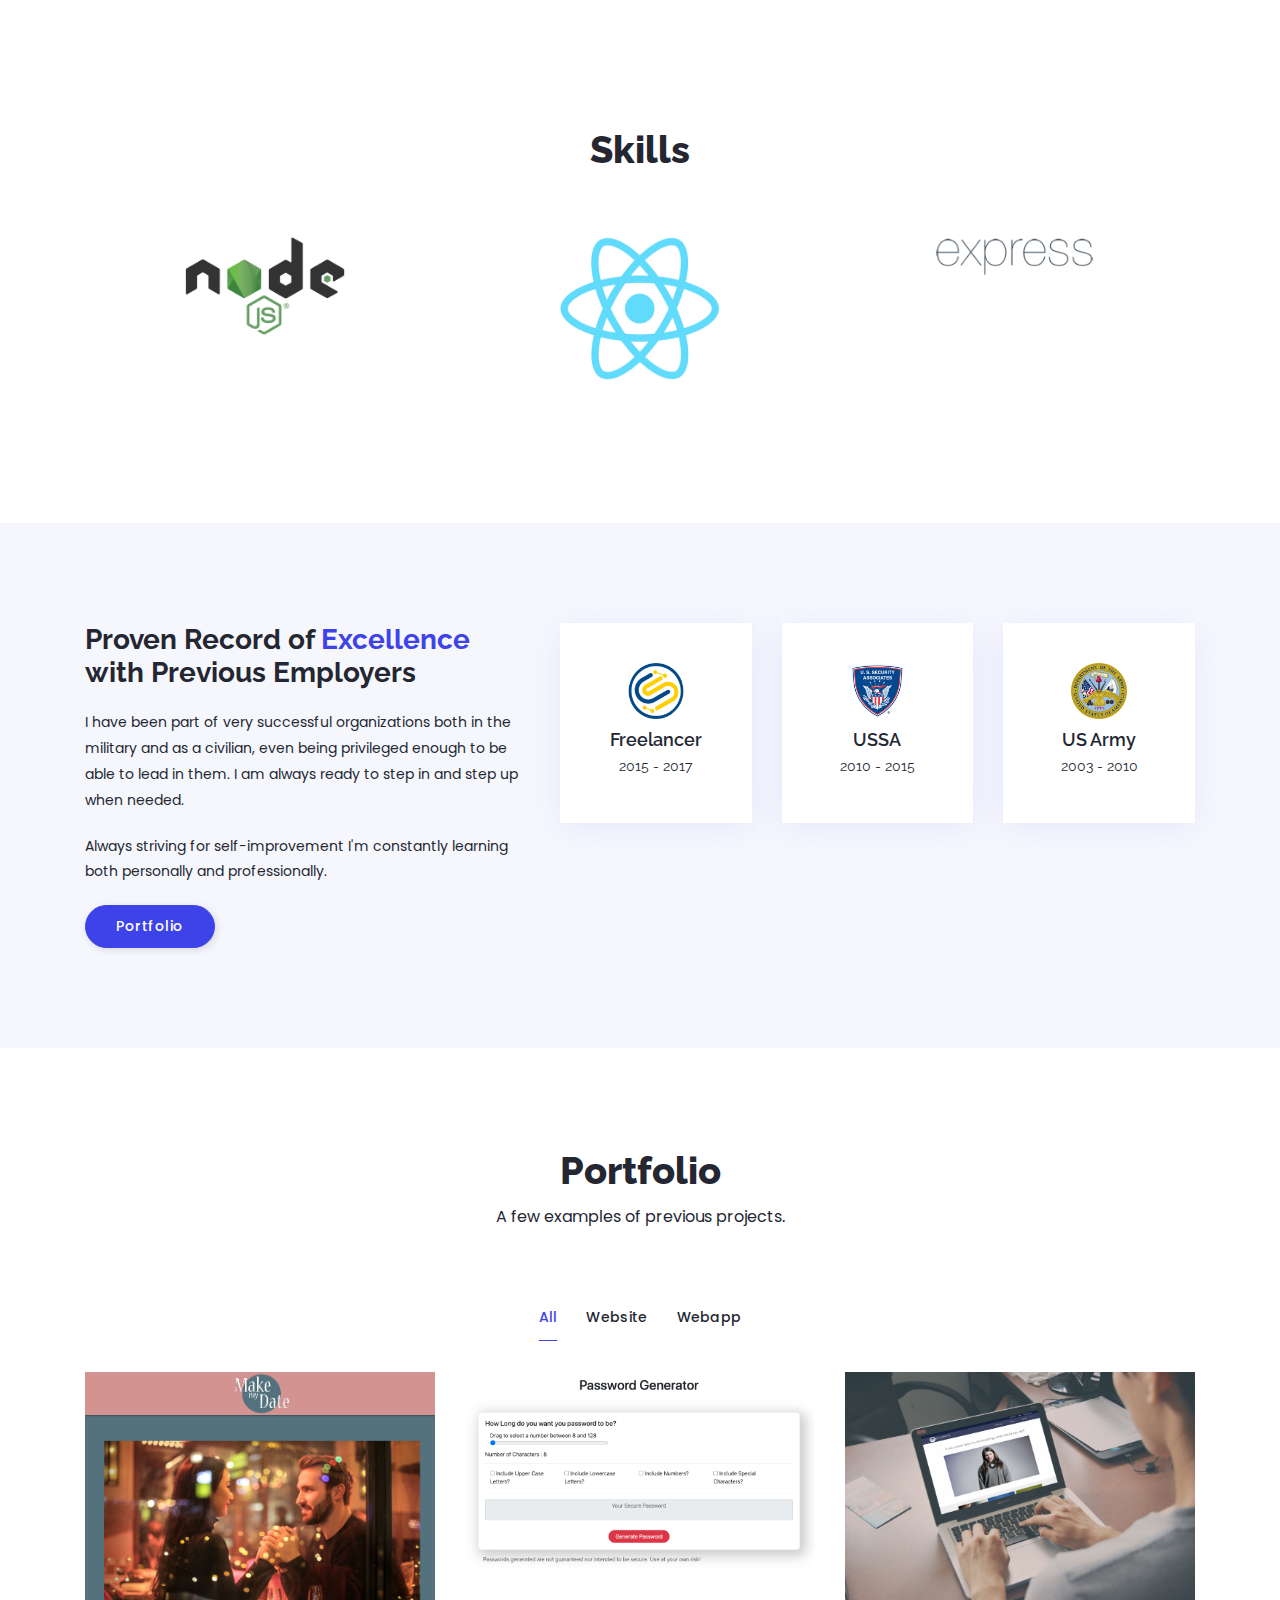
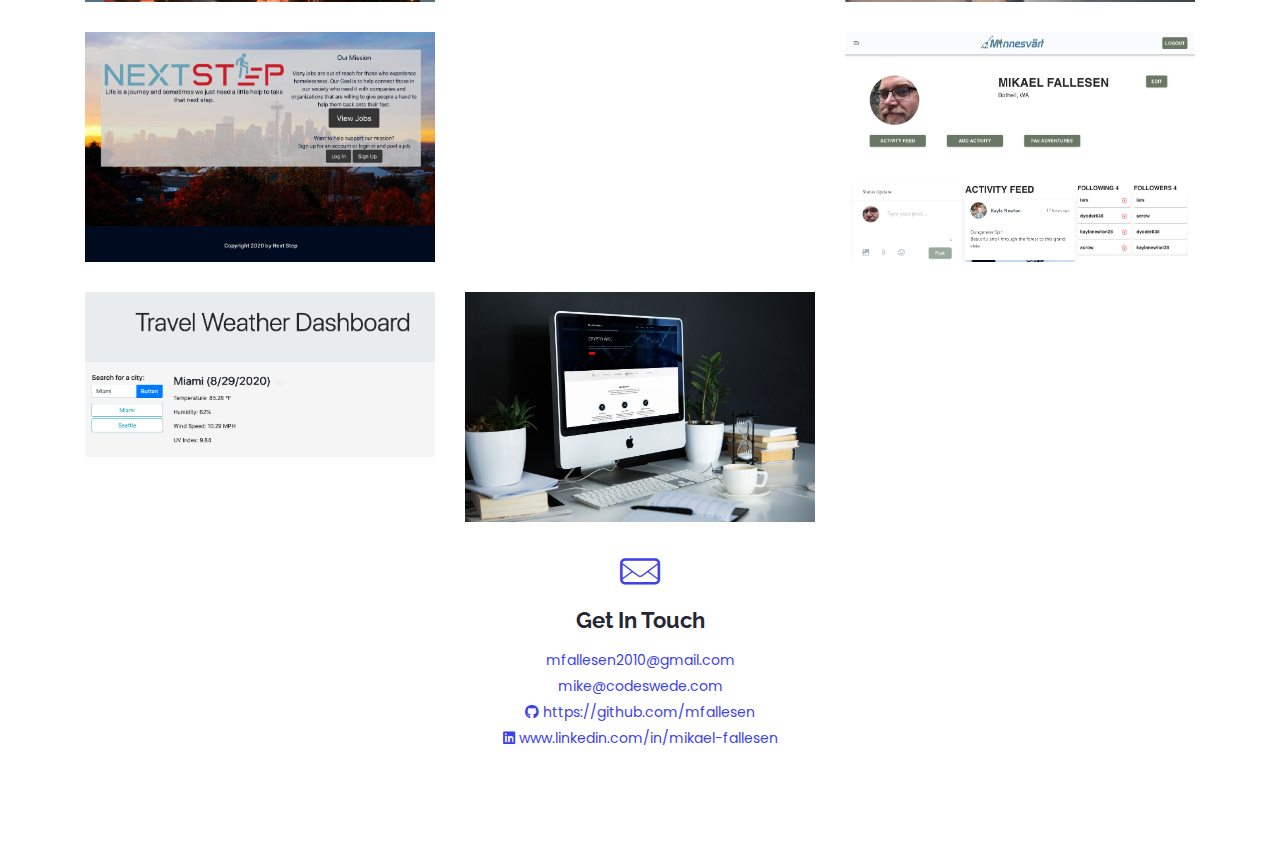
==== commit fcb314a1: "added nextstep and realty world Modals" ====
--- a/index.html
+++ b/index.html
@@ -415,6 +415,7 @@
                                         <p>Very simple Web App that generates a random password between 8 and 128
                                             characters. Built with Bootstrap and Javascript. Design inspired by LastPass
                                             UI. </p>
+                                        <hr>
                                         <a href='https://github.com/mfallesen/password-generator'><span><i
                                                     class="fab fa-github"></i></span> Check out the Repo on gitHub</a>
                                     </div>
@@ -467,30 +468,54 @@
                         </div>
                         
                         
-                        <a>
+                        <a href='#nextStep' data-toggle="modal" data-target="#nextStep">
                             <div class="col-lg-4 col-sm-6 works-item site">
                                 <div class="item-overlay ">
                                     <div class="category">Website</div>
                                     <img src="images/nextStep.png" alt="" />
                                     <div class="overlay-content">
-                                        <h6 class="overlay-title">Live</h6>
-                                        <div class="overlay-icons">
-                                            <a href="https://next-step-employment-app.herokuapp.com/"><span
-                                                    class="icon-eye"></span></a>
-                                        </div>
+                                        <h6 class="overlay-title">Live Site</h6>
                                     </div>
                                 </div>
                             </div>
                         </a>
-
-
-                        <a>
+                        
+                        <div class="modal fade" id="nextStep" tabindex="-1" role="dialog"
+                            aria-labelledby="mextStep" aria-hidden="true">
+                            <div class="modal-dialog modal-dialog-centered" role="document">
+                                <div class="modal-content">
+                                    <div class="modal-header">
+                                        <h5 class="modal-title">Next Step</h5>
+                                        <button type="button" class="close" data-dismiss="modal" aria-label="Close">
+                                            <span aria-hidden="true">&times;</span>
+                                        </button>
+                                    </div>
+                                    <div class="modal-body">
+                                        <img class='img-fluid' src='images/nextStep.png' />
+                                        <hr>
+                                        <p> Express and Handlebars front end using Bulma as the CSS framework and customized Javascript. SQL back end using Nodejs. Group collaboration project that was intended serve as a aide to homeless in the Greater Seattle Area by connecting homeless jobseekers with potential employers to help them get back on their feet.</p>
+                                        <hr>
+                                        <a href='https://github.com/mwaslick/Next-Step-Employment'><span><i
+                                            class="fab fa-github"></i></span> Check out the Repo on gitHub</a>
+                                        
+                                    </div>
+                                    <div class="modal-footer">
+                                        <a href="https://next-step-employment-app.herokuapp.com/" class="btn button-scheme">View the Project
+                                            Live</a>
+                                        <button type="button" class="btn btn-secondary"
+                                            data-dismiss="modal">Close</button>
+                                    </div>
+                                </div>
+                            </div>
+                        </div>
+
+                        <a href='#realtyWorld' data-toggle="modal" data-target="#realtyWorld">
                             <div class="col-lg-4 col-sm-6 works-item site">
                                 <div class="item-overlay">
                                     <div class="category">Website</div>
                                     <img src="images/Realty%20World.png" alt="" />
                                     <div class="overlay-content">
-                                        <h6 class="overlay-title">Demo</h6>
+                                        <h6 class="overlay-title">Image Only</h6>
                                         <div class="overlay-icons">
                                             <a href="images/Realty%20World%20Full.png" data-lity>
                                                 <span class="icon-eye"></span>
@@ -501,6 +526,28 @@
                             </div>
                         </a>
 
+                        <div class="modal fade" id="realtyWorld" tabindex="-1" role="dialog"
+                            aria-labelledby="realtyWorld" aria-hidden="true">
+                            <div class="modal-dialog modal-dialog-centered" role="document">
+                                <div class="modal-content">
+                                    <div class="modal-header">
+                                        <h5 class="modal-title">Realty World</h5>
+                                        <button type="button" class="close" data-dismiss="modal" aria-label="Close">
+                                            <span aria-hidden="true">&times;</span>
+                                        </button>
+                                    </div>
+                                    <div class="modal-body">
+                                        <img class='img-fluid' src='images/Realty%20World%20Full.png' />
+                                        <hr>
+                                        <p>An example of freelance work done using HTML and CSS using Bootstrap as a framework.</p>
+                                    </div>
+                                    <div class="modal-footer">
+                                        <button type="button" class="btn btn-secondary"
+                                            data-dismiss="modal">Close</button>
+                                    </div>
+                                </div>
+                            </div>
+                        </div>
 
                         <a>
                             <div class="col-lg-4 col-sm-6 works-item webapp">
@@ -554,7 +601,29 @@
                             </div>
                         </a>
 
-
+                        <div class="modal fade" id="donJohnston" tabindex="-1" role="dialog"
+                            aria-labelledby="donJohnston" aria-hidden="true">
+                            <div class="modal-dialog modal-dialog-centered" role="document">
+                                <div class="modal-content">
+                                    <div class="modal-header">
+                                        <h5 class="modal-title">Don Johnston</h5>
+                                        <button type="button" class="close" data-dismiss="modal" aria-label="Close">
+                                            <span aria-hidden="true">&times;</span>
+                                        </button>
+                                    </div>
+                                    <div class="modal-body">
+                                        <img class='img-fluid' src='images/DonJohnstonModal.png' />
+                                        <hr>
+                                        <p>Built and styled most of this site using HTML and CSS using Bootstrap as a
+                                            framework. This is an example of some of my first freelance work.</p>
+                                    </div>
+                                    <div class="modal-footer">
+                                        <button type="button" class="btn btn-secondary"
+                                            data-dismiss="modal">Close</button>
+                                    </div>
+                                </div>
+                            </div>
+                        </div>
 
                     </div>
                 </div>
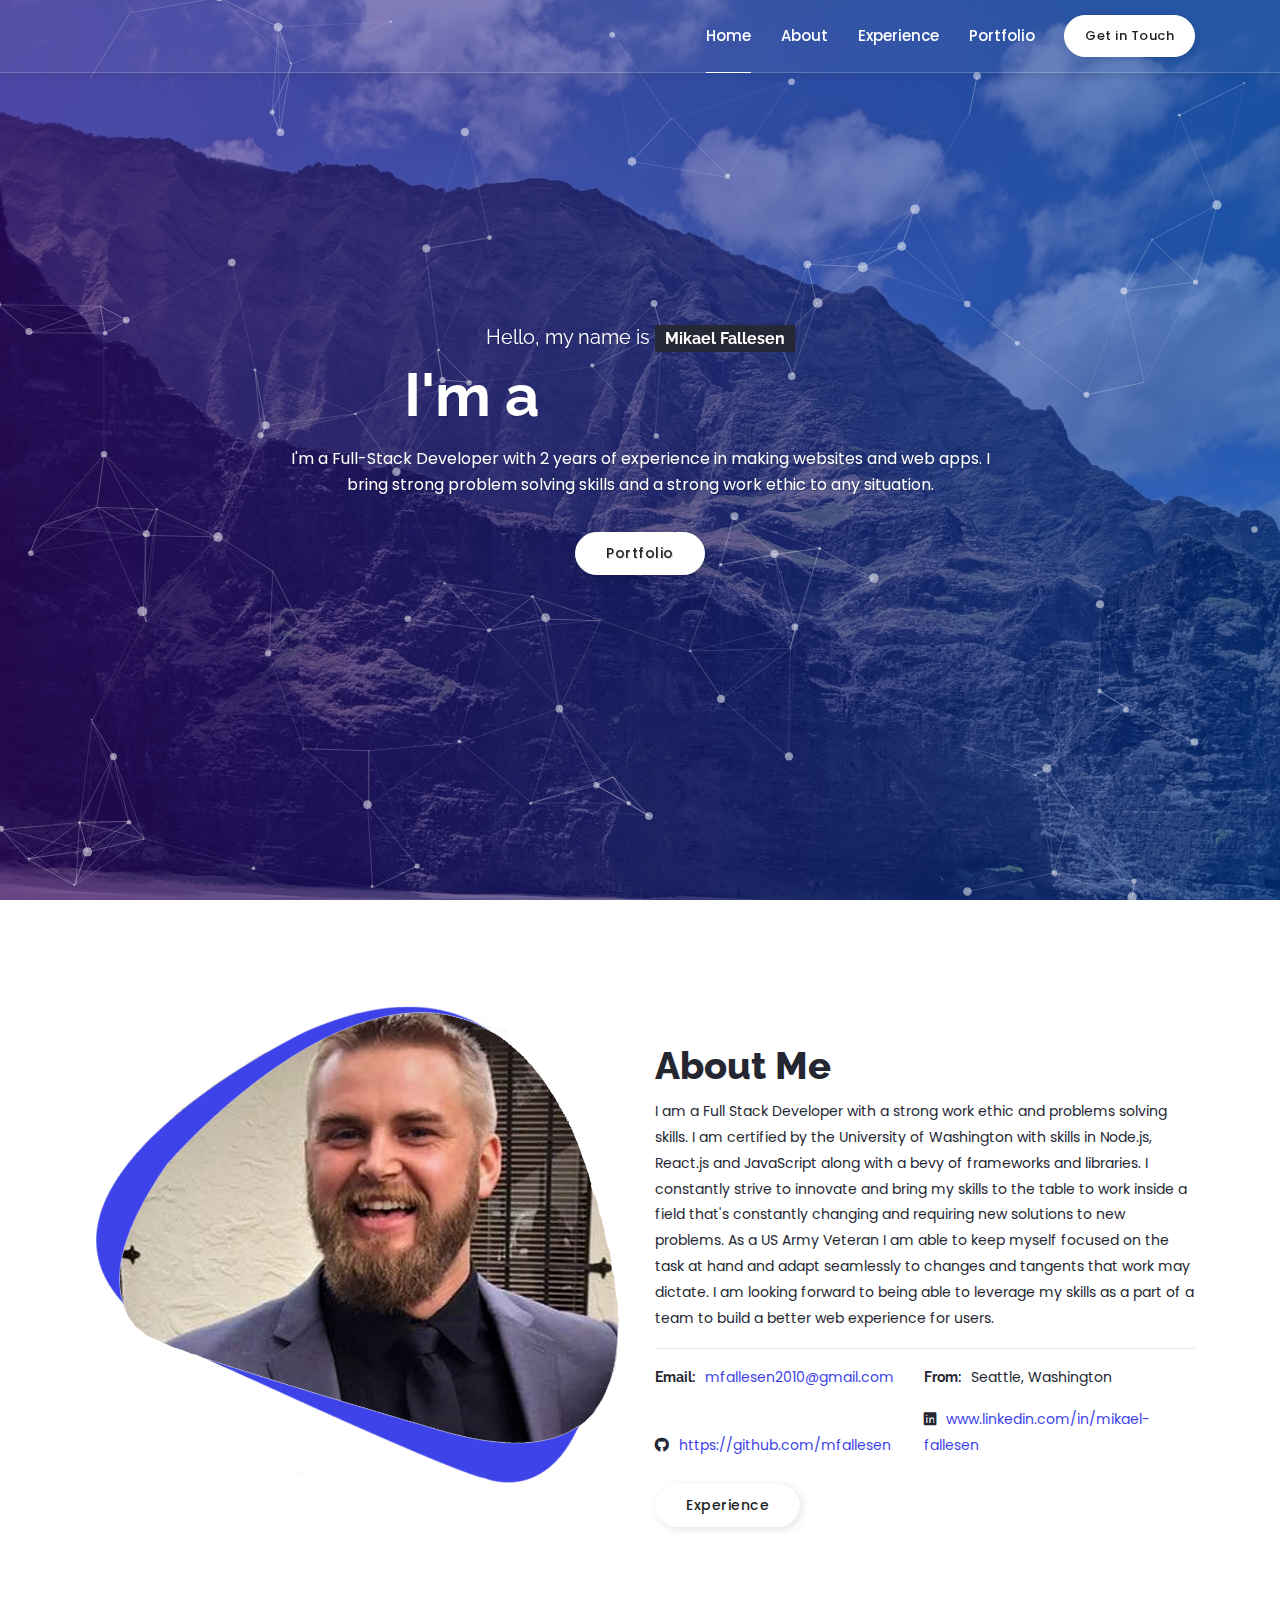
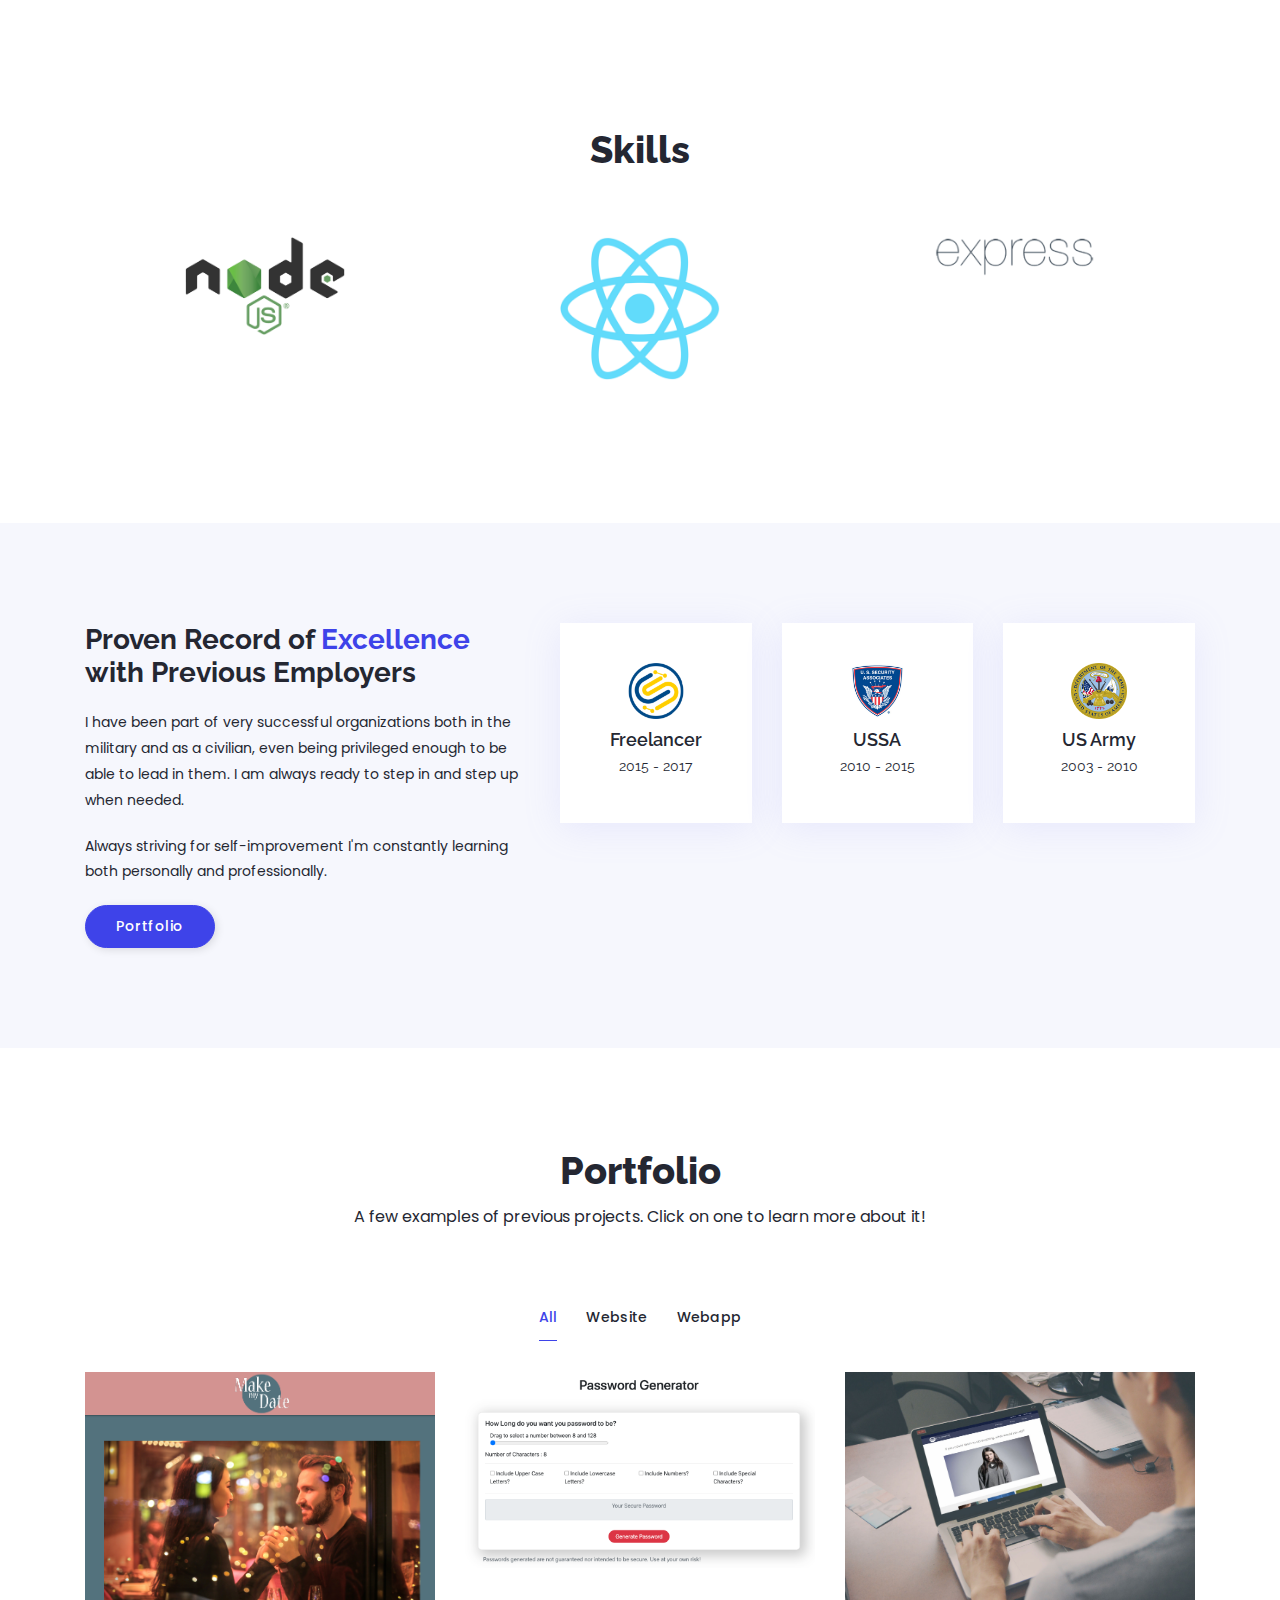
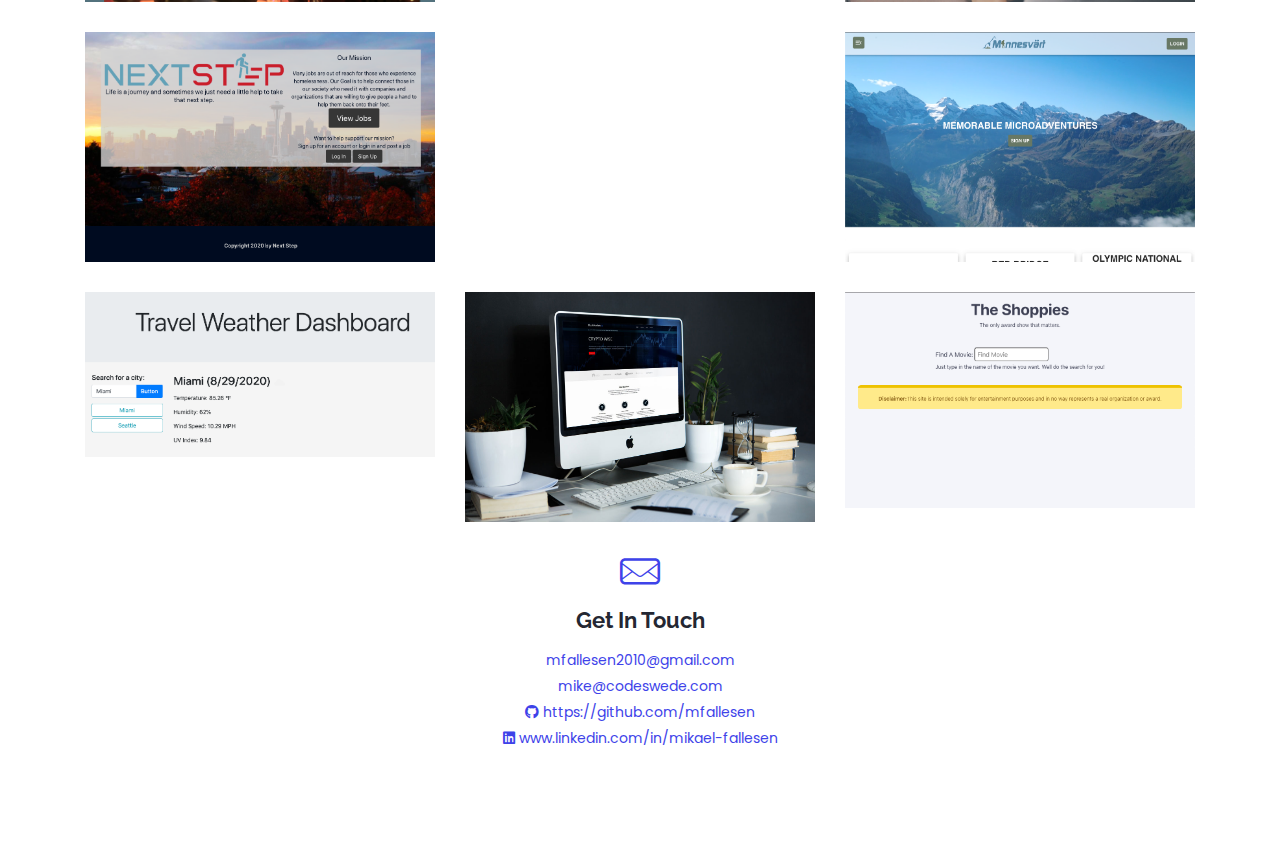
==== commit 20727211: "edit remaining projects and modal and include another one" ====
--- a/index.html
+++ b/index.html
@@ -142,7 +142,7 @@
                         </div>
                         <!--Heading section ends!-->
                         <!--Describtion-->
-                        <p>I am a Full Stack Developer with a strong work ethic and problems solving skills. Im
+                        <p>I am a Full Stack Developer with a strong work ethic and problems solving skills. I am
                             certified by the University of Washington with skills in Node.js, React.js and JavaScript
                             along with a bevy of frameworks and libraries. I constantly strive to innovate and bring my
                             skills to the table to work inside a field that's constantly changing and requiring new
@@ -150,7 +150,7 @@
                             at hand and adapt seamlessly to changes and tangents that work may dictate. I am looking
                             forward to being able to leverage my skills as a part of a team to build a better web
                             experience for users.</p>
-                        <!--Describtion ends!-->
+                        <!--Description ends!-->
                         <hr>
                         <!--about details-->
                         <ul class="list-inline about-info">
@@ -328,7 +328,7 @@
                 <div class="col-md-12 col-lg-12">
                     <div class="section-heading">
                         <h2 class="section-title">Portfolio</h2>
-                        <p class="section-description">A few examples of previous projects.
+                        <p class="section-description">A few examples of previous projects. Click on one to learn more about it!
                         </p>
                     </div>
                 </div>
@@ -404,7 +404,7 @@
                             <div class="modal-dialog modal-dialog-centered" role="document">
                                 <div class="modal-content">
                                     <div class="modal-header">
-                                        <h5 class="modal-title">Make My Date</h5>
+                                        <h5 class="modal-title">Password Generator</h5>
                                         <button type="button" class="close" data-dismiss="modal" aria-label="Close">
                                             <span aria-hidden="true">&times;</span>
                                         </button>
@@ -481,7 +481,7 @@
                         </a>
                         
                         <div class="modal fade" id="nextStep" tabindex="-1" role="dialog"
-                            aria-labelledby="mextStep" aria-hidden="true">
+                            aria-labelledby="nextStep" aria-hidden="true">
                             <div class="modal-dialog modal-dialog-centered" role="document">
                                 <div class="modal-content">
                                     <div class="modal-header">
@@ -516,11 +516,6 @@
                                     <img src="images/Realty%20World.png" alt="" />
                                     <div class="overlay-content">
                                         <h6 class="overlay-title">Image Only</h6>
-                                        <div class="overlay-icons">
-                                            <a href="images/Realty%20World%20Full.png" data-lity>
-                                                <span class="icon-eye"></span>
-                                            </a>
-                                        </div>
                                     </div>
                                 </div>
                             </div>
@@ -549,75 +544,160 @@
                             </div>
                         </div>
 
-                        <a>
+                        <a href='#minnesvart' data-toggle="modal" data-target="#minnesvart">
                             <div class="col-lg-4 col-sm-6 works-item webapp">
                                 <div class="item-overlay ">
                                     <div class="category">Webapp</div>
-                                    <img src="images/Minnesvart.png" alt="" />
-                                    <div class="overlay-content">
-                                        <h6 class="overlay-title">Live</h6>
-                                        <div class="overlay-icons">
-                                            <a href="https://mfallesen.github.io/password-generator/"><span
-                                                    class="icon-eye"></span></a>
-                                        </div>
-                                    </div>
-                                </div>
-                            </div>
-                        </a>
-
-
-                        <a>
+                                    <img src="images/minnesvartMain.png" alt="Minnesvart Cover Photo" />
+                                    <div class="overlay-content">
+                                        <h6 class="overlay-title">Live Site</h6>
+                                    </div>
+                                </div>
+                            </div>
+                        </a>
+
+                        <div class="modal fade" id="minnesvart" tabindex="-1" role="dialog"
+                            aria-labelledby="minnesvart" aria-hidden="true">
+                            <div class="modal-dialog modal-dialog-centered" role="document">
+                                <div class="modal-content">
+                                    <div class="modal-header">
+                                        <h5 class="modal-title">Minnesvart</h5>
+                                        <button type="button" class="close" data-dismiss="modal" aria-label="Close">
+                                            <span aria-hidden="true">&times;</span>
+                                        </button>
+                                    </div>
+                                    <div class="modal-body">
+                                        <img class='img-fluid' src='images/Minnesvart.png' alt="Minnesvart Dashboard Image "/>
+                                        <hr>
+                                        <p>ReactJS application built using Material-UI as the framework with a MySQL and NODE back end API. Social platform designed to allow users and companies to post local adventures to help foster not just a sense of community but also to allow interaction with others who are sharing the same experiences. Uses Passport, JWT, and Bcrypt for authentication for both users and companies, Getstream.io for user interactions, Cloudinary as image hosting and Fuse.js for fuzzy logic searches. Voted Best Application in November 2020 by University of Washington Students</p>
+                                        <hr>
+                                        <a href='https://github.com/mfallesen/project3-frontend'><span><i
+                                            class="fab fa-github"></i></span> Check out the Front End Repo on gitHub</a>
+                                        <br>
+                                        <a href='https://github.com/kbnewlon/project3'><span><i
+                                            class="fab fa-github"></i></span> Check out the Back End Repo on gitHub</a>
+                                        
+                                    </div>
+                                    <div class="modal-footer">
+                                        <a href="https://minnesvart.herokuapp.com/" class="btn button-scheme">View the Project
+                                            Live</a>
+                                        <button type="button" class="btn btn-secondary"
+                                            data-dismiss="modal">Close</button>
+                                    </div>
+                                </div>
+                            </div>
+                        </div>
+
+                        <a href="#weatherDash" data-toggle="modal" data-target="#weatherDash">
                             <div class="col-lg-4 col-sm-6 works-item height100 webapp">
                                 <div class="item-overlay height100">
-                                    <div class="category">Website</div>
-                                    <img src="images/traveldash.png" alt="" />
-                                    <div class="overlay-content">
-                                        <h6 class="overlay-title">Demo</h6>
-                                        <div class="overlay-icons">
-                                            <a href="https://mfallesen.github.io/weather-api/" data-lity>
-                                                <span class="icon-eye"></span>
-                                            </a>
-                                        </div>
-                                    </div>
-                                </div>
-                            </div>
-                        </a>
-
-
-                        <a>
+                                    <div class="category">Webapp</div>
+                                    <img src="images/traveldash.png" alt="Weather Dashboard Cover Photo" />
+                                    <div class="overlay-content">
+                                        <h6 class="overlay-title">Live Site</h6>
+                                    </div>
+                                </div>
+                            </div>
+                        </a>
+
+                        <div class="modal fade" id="weatherDash" tabindex="-1" role="dialog"
+                            aria-labelledby="weatherDash" aria-hidden="true">
+                            <div class="modal-dialog modal-dialog-centered" role="document">
+                                <div class="modal-content">
+                                    <div class="modal-header">
+                                        <h5 class="modal-title">Weather Dashboard</h5>
+                                        <button type="button" class="close" data-dismiss="modal" aria-label="Close">
+                                            <span aria-hidden="true">&times;</span>
+                                        </button>
+                                    </div>
+                                    <div class="modal-body">
+                                        <img class='img-fluid' src='images/traveldash.png' />
+                                        <hr>
+                                        <p>HTML and CSS Application using Bootstrap and Openweather API. Presents a dashboard to the user of current weather in cities. </p>
+                                        <hr>
+                                        <a href='https://github.com/mfallesen/weather-api'><span><i
+                                            class="fab fa-github"></i></span> Check out the Repo on gitHub</a>
+                                        
+                                    </div>
+                                    <div class="modal-footer">
+                                        <a href="https://mfallesen.github.io/weather-api/" class="btn button-scheme">View the Project
+                                            Live</a>
+                                        <button type="button" class="btn btn-secondary"
+                                            data-dismiss="modal">Close</button>
+                                    </div>
+                                </div>
+                            </div>
+                        </div>
+
+                        <a href="#blockMarkets" data-toggle="modal" data-target="#blockMarkets">
                             <div class="col-lg-4 col-sm-6 works-item site">
                                 <div class="item-overlay">
                                     <div class="category">Website</div>
                                     <img src="images/blockmarketmockup.jpg" alt="" />
                                     <div class="overlay-content">
-                                        <h6 class="overlay-title">Demo</h6>
-                                        <div class="overlay-icons">
-                                            <a href="images/BlockmarketsModal.png" data-lity>
-                                                <span class="icon-eye"></span>
-                                            </a>
-                                        </div>
-                                    </div>
-                                </div>
-                            </div>
-                        </a>
-
-                        <div class="modal fade" id="donJohnston" tabindex="-1" role="dialog"
-                            aria-labelledby="donJohnston" aria-hidden="true">
-                            <div class="modal-dialog modal-dialog-centered" role="document">
-                                <div class="modal-content">
-                                    <div class="modal-header">
-                                        <h5 class="modal-title">Don Johnston</h5>
-                                        <button type="button" class="close" data-dismiss="modal" aria-label="Close">
-                                            <span aria-hidden="true">&times;</span>
-                                        </button>
-                                    </div>
-                                    <div class="modal-body">
-                                        <img class='img-fluid' src='images/DonJohnstonModal.png' />
-                                        <hr>
-                                        <p>Built and styled most of this site using HTML and CSS using Bootstrap as a
-                                            framework. This is an example of some of my first freelance work.</p>
-                                    </div>
-                                    <div class="modal-footer">
+                                        <h6 class="overlay-title">Image Only</h6>
+                                    </div>
+                                </div>
+                            </div>
+                        </a>
+
+                        <div class="modal fade" id="blockMarkets" tabindex="-1" role="dialog"
+                            aria-labelledby="blockMarkets" aria-hidden="true">
+                            <div class="modal-dialog modal-dialog-centered" role="document">
+                                <div class="modal-content">
+                                    <div class="modal-header">
+                                        <h5 class="modal-title">Block Markets</h5>
+                                        <button type="button" class="close" data-dismiss="modal" aria-label="Close">
+                                            <span aria-hidden="true">&times;</span>
+                                        </button>
+                                    </div>
+                                    <div class="modal-body">
+                                        <img class='img-fluid' src='images/BlockmarketsModal.png' />
+                                        <hr>
+                                        <p>Built Landing Page using Bootstrap and HTML for a client who was adding their own pages and scripting. </p>
+                                    </div>
+                                    <div class="modal-footer">
+                                        <button type="button" class="btn btn-secondary"
+                                            data-dismiss="modal">Close</button>
+                                    </div>
+                                </div>
+                            </div>
+                        </div>
+
+                        <a href="#theShoppies" data-toggle="modal" data-target="#theShoppies">
+                            <div class="col-lg-4 col-sm-6 works-item height100 webapp">
+                                <div class="item-overlay height100">
+                                    <div class="category">Website</div>
+                                    <img src="images/TheShoppiesMain.png" alt="The Shoppies Dashboard" />
+                                    <div class="overlay-content">
+                                        <h6 class="overlay-title">Live Site</h6>
+                                    </div>
+                                </div>
+                            </div>
+                        </a>
+
+                        <div class="modal fade" id="theShoppies" tabindex="-1" role="dialog"
+                            aria-labelledby="theShoppies" aria-hidden="true">
+                            <div class="modal-dialog modal-dialog-centered" role="document">
+                                <div class="modal-content">
+                                    <div class="modal-header">
+                                        <h5 class="modal-title">The Shoppies</h5>
+                                        <button type="button" class="close" data-dismiss="modal" aria-label="Close">
+                                            <span aria-hidden="true">&times;</span>
+                                        </button>
+                                    </div>
+                                    <div class="modal-body">
+                                        <img class='img-fluid' src='images/TheShoppiesDash.png' />
+                                        <hr>
+                                        <p>HTML, CSS and Javascript Application that utilizes OMDBAPI to fecth movies after a user search and allow user to nominate the resulting movies for an Award. This was done as part of of the Shopify 2021 Internship Application. The Website utilizes no frameworks but follows the Shopify Polaris guide for color and styling. </p>
+                                        <hr>
+                                        <a href='https://github.com/mfallesen/theshoppies'><span><i
+                                            class="fab fa-github"></i></span> Check out the Repo on gitHub</a>
+                                        
+                                    </div>
+                                    <div class="modal-footer">
+                                        <a href="https://mfallesen.github.io/theshoppies/" class="btn button-scheme">View the Project
+                                            Live</a>
                                         <button type="button" class="btn btn-secondary"
                                             data-dismiss="modal">Close</button>
                                     </div>
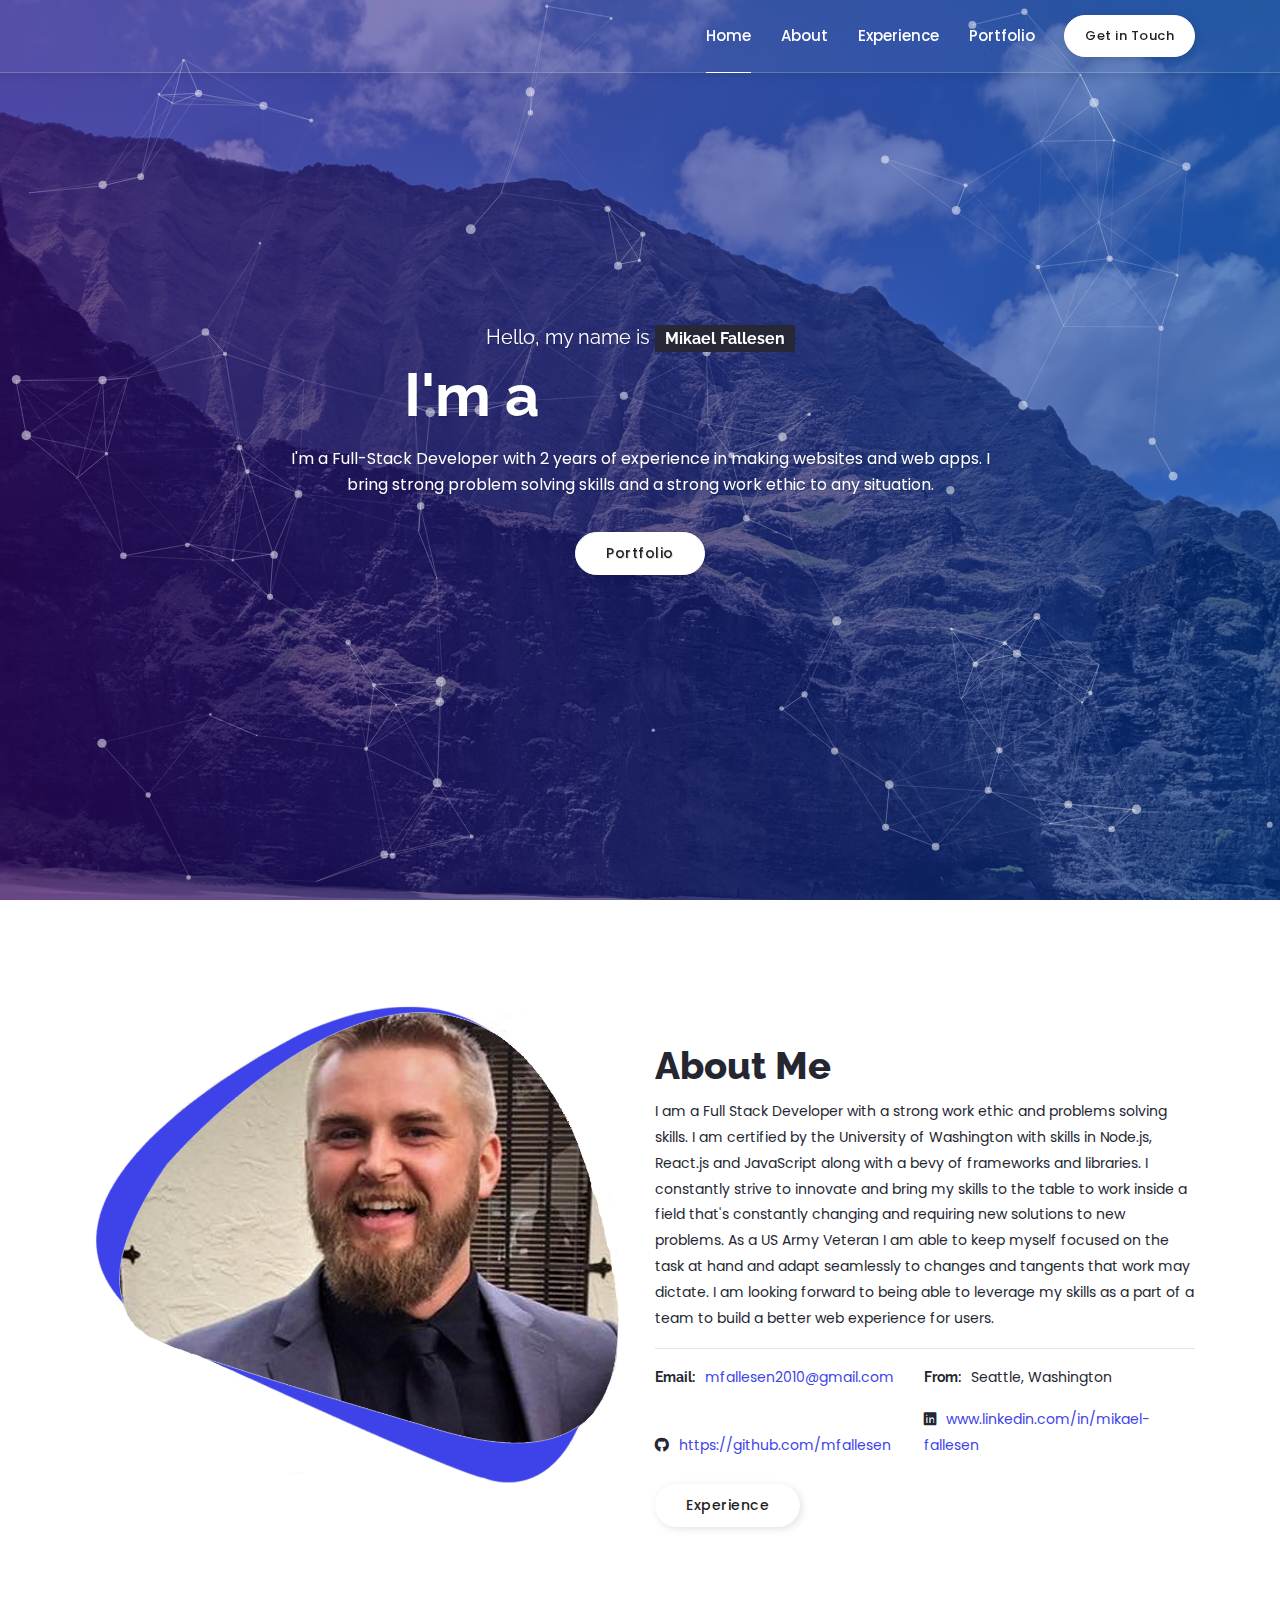
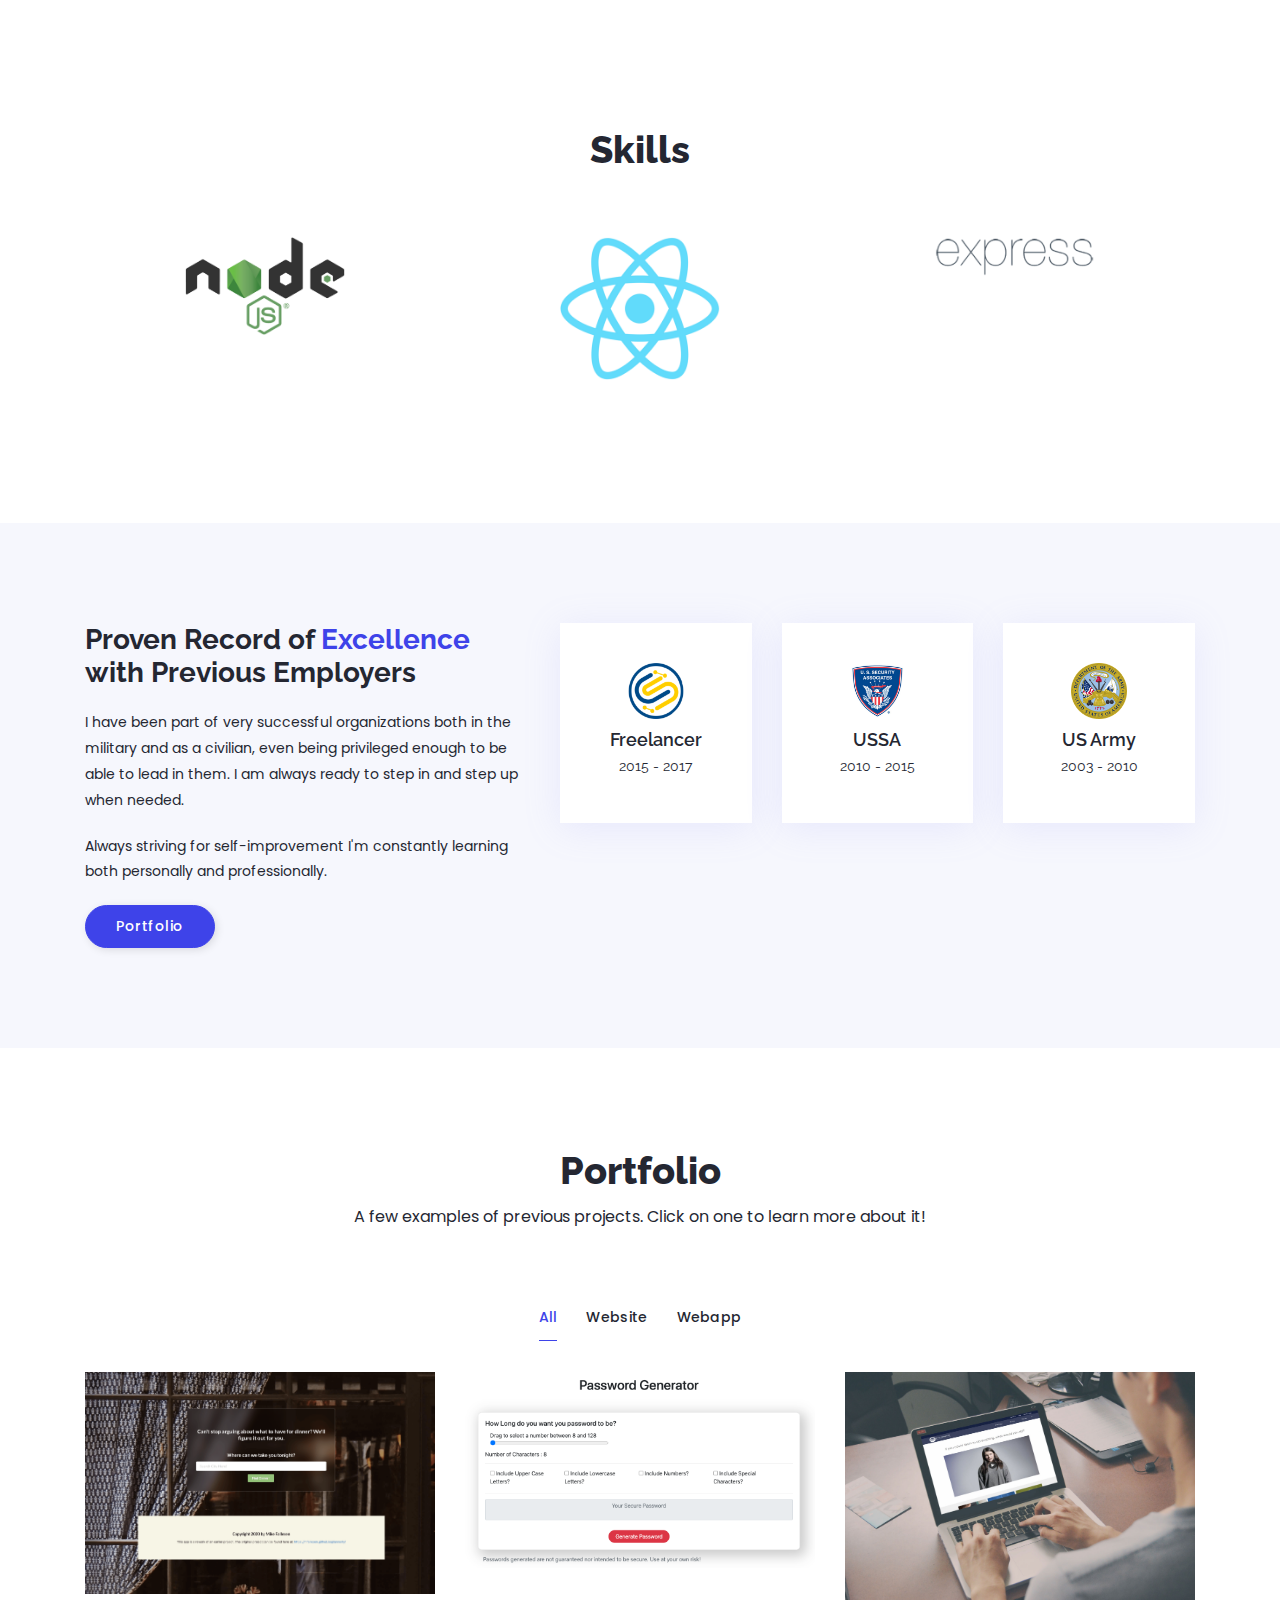
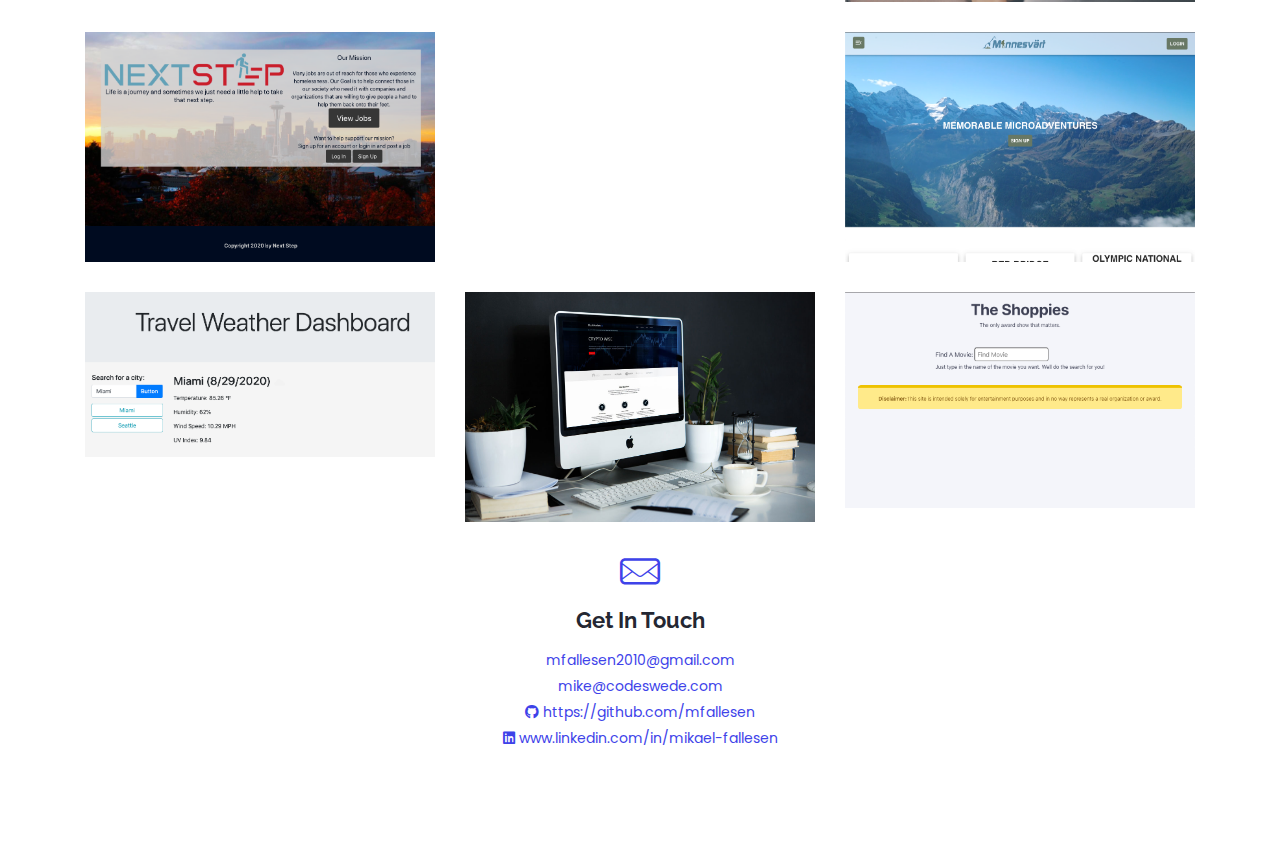
==== commit 589e8698: "add replacement planner project" ====
--- a/index.html
+++ b/index.html
@@ -77,7 +77,7 @@
                 </div>
                 <!--menu ends!-->
                 <!--Quote button-->
-                <a class="btn scroll" href="#quote">Get in Touch</a>
+                <a class="btn scroll" href="#get-in-touch">Get in Touch</a>
             </nav>
             <!-- Nav ends!-->
         </div>
@@ -349,7 +349,7 @@
                             <div class="col-lg-4 col-sm-6 works-item site">
                                 <div class="item-overlay">
                                     <div class="category">Website</div>
-                                    <img src="images/project1img.png" alt="Project Cover Photo" />
+                                    <img src="images/date-planner-app-whole.png" alt="Project Cover Photo" />
                                     <div class="overlay-content">
                                         <h6 class="overlay-title">Live Site</h6>
                                     </div>
@@ -361,23 +361,20 @@
                             <div class="modal-dialog modal-dialog-centered" role="document">
                                 <div class="modal-content">
                                     <div class="modal-header">
-                                        <h5 class="modal-title">Make My Date</h5>
-                                        <button type="button" class="close" data-dismiss="modal" aria-label="Close">
-                                            <span aria-hidden="true">&times;</span>
-                                        </button>
-                                    </div>
-                                    <div class="modal-body">
-                                        <img class='img-fluid' src="images/project1img.png" alt="Project Cover Photo">
-                                        <p>This simple application makes a call to a restaurant API as well as
-                                            ticketmaster to provide the user with a date night suggestion. The project
-                                            is using HTML, CSS, JavaScript and JQuery and is built using the Materialize
-                                            CSS framework. This project is undergoing a revision and being converted
-                                            into a REACT.js Application.</p>
-                                        <a href='https://github.com/mfallesen/plannerly'><span><i
+                                        <h5 class="modal-title">Date Planner</h5>
+                                        <button type="button" class="close" data-dismiss="modal" aria-label="Close">
+                                            <span aria-hidden="true">&times;</span>
+                                        </button>
+                                    </div>
+                                    <div class="modal-body">
+                                        <img class='img-fluid' src="images/date-planner-app-whole.png" alt="Project Cover Photo">
+                                        <p>This is a React application that generates a random restaurant. The application uses a custom backend that pulls data from both OpenWeather Api and Zomato to present users with a random restaurant option as well as the weather in the restaurants area. This design is a spin off of an earlier application with similar functionality. The idea behind the site is to avoid the "What do you want for dinner?" argument and to expose the user to a restaurant option they may not have considered before. </p>
+                                        <p>**Please note that this app is hosted on Heroku's free tier and so initial load time may take a little while</p>
+                                        <a href='https://github.com/mfallesen/date-planner'><span><i
                                                     class="fab fa-github"></i></span> Check out the Repo on gitHub</a>
                                     </div>
                                     <div class="modal-footer">
-                                        <a class="btn button-scheme" href='https://mfallesen.github.io/plannerly/'>View
+                                        <a class="btn button-scheme" title="Please note that this is a Heroku application and load time may be a bit long" href='https://date-plannerly.herokuapp.com/'>View
                                             the Project Live</a>
                                         <button type="button" class="btn btn-secondary"
                                             data-dismiss="modal">Close</button>
@@ -719,7 +716,7 @@
                 <div class="col-lg-8 col-sm-12 m-auto">
                     <div class="row">
                         <!--Email us-->
-                        <div class="contact-info">
+                        <div class="contact-info" id="get-in-touch">
                             <div class="icon-box"><span class="icon-mail"></span></div>
                             <h3>Get In Touch</h3>
                             <ul>
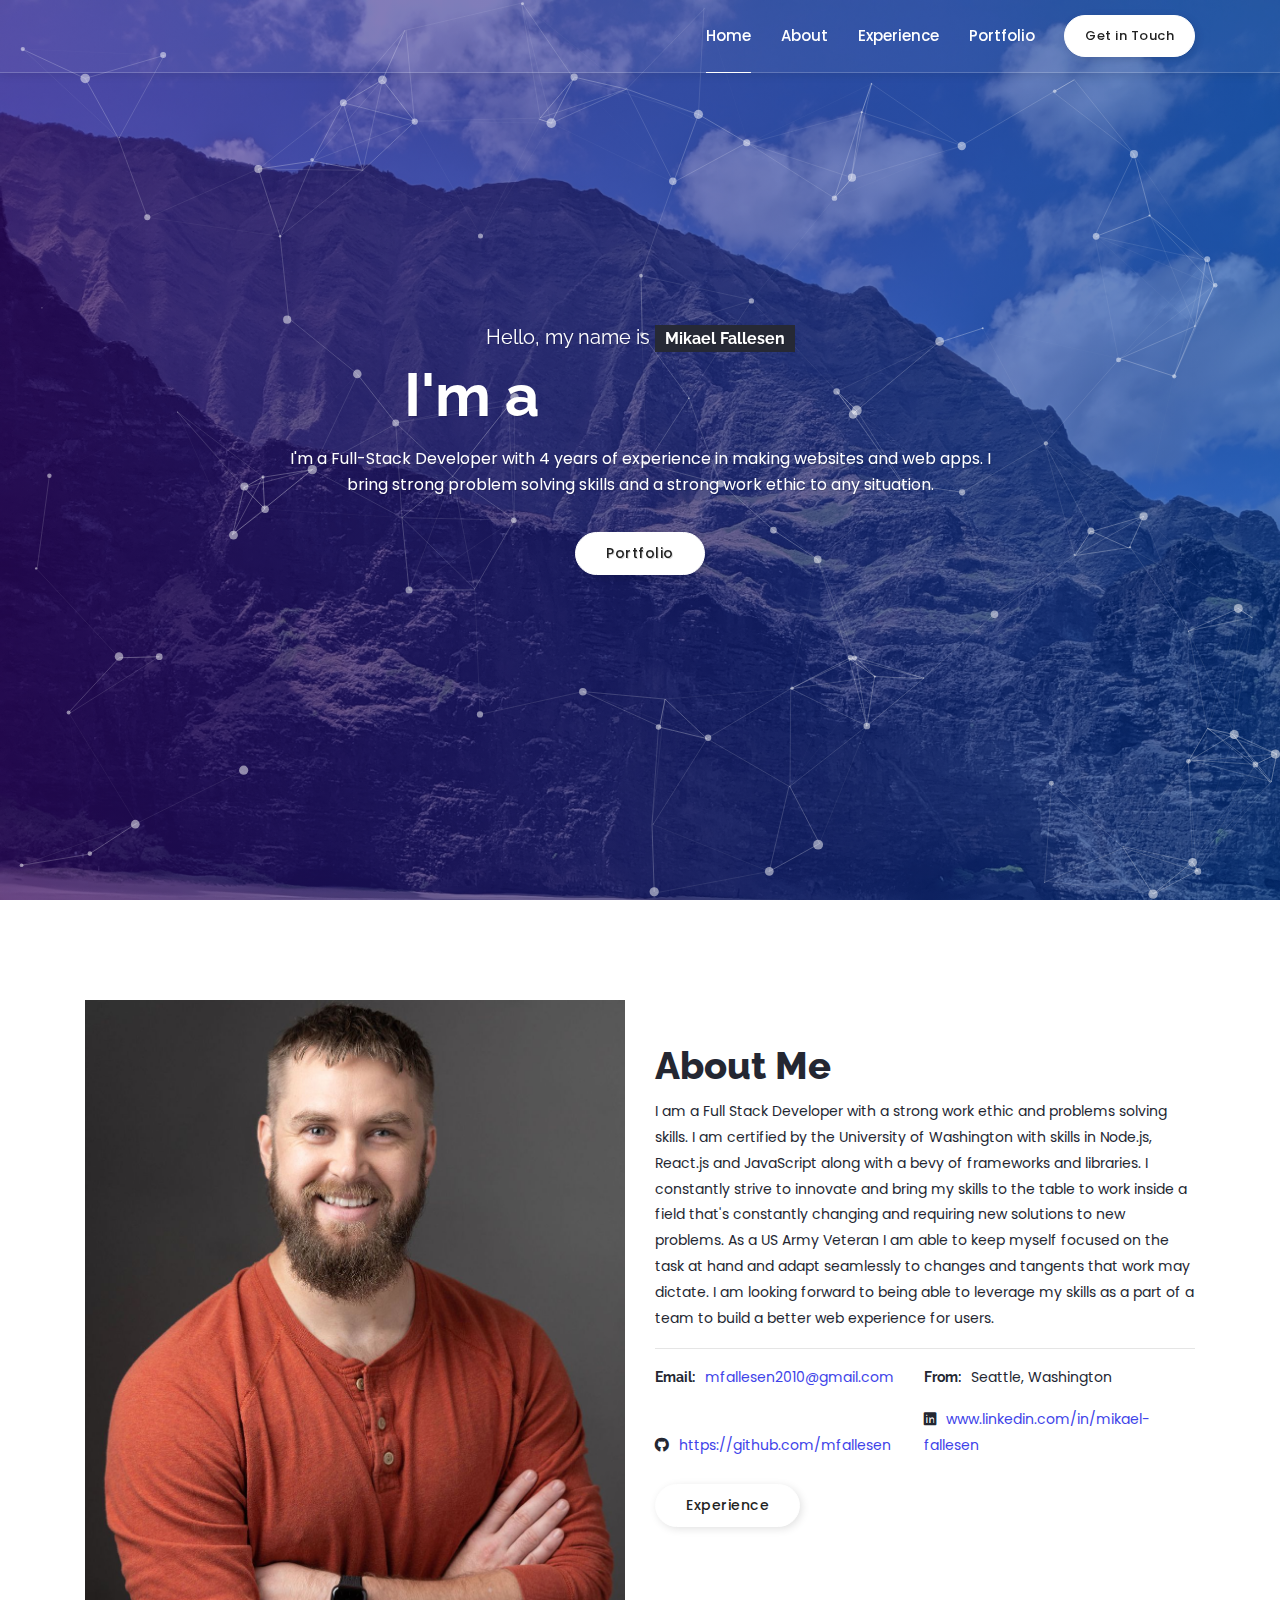
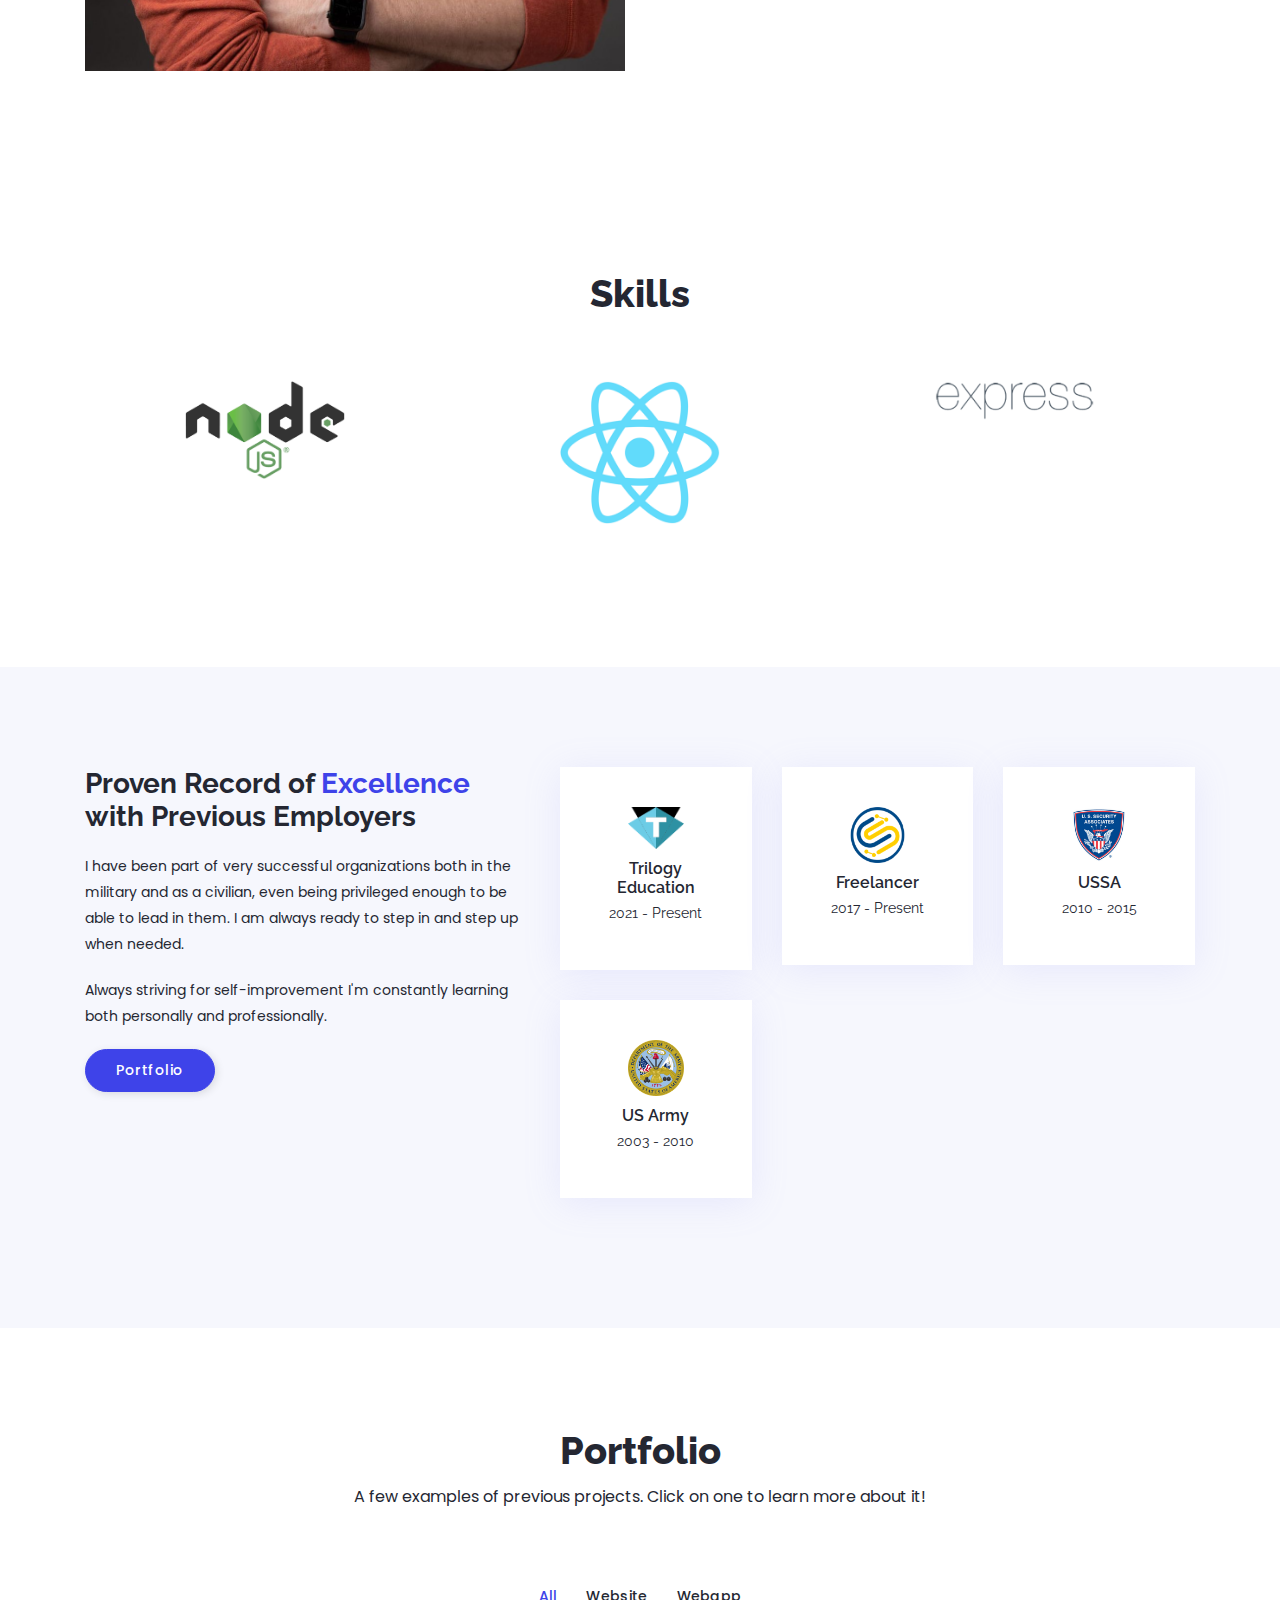
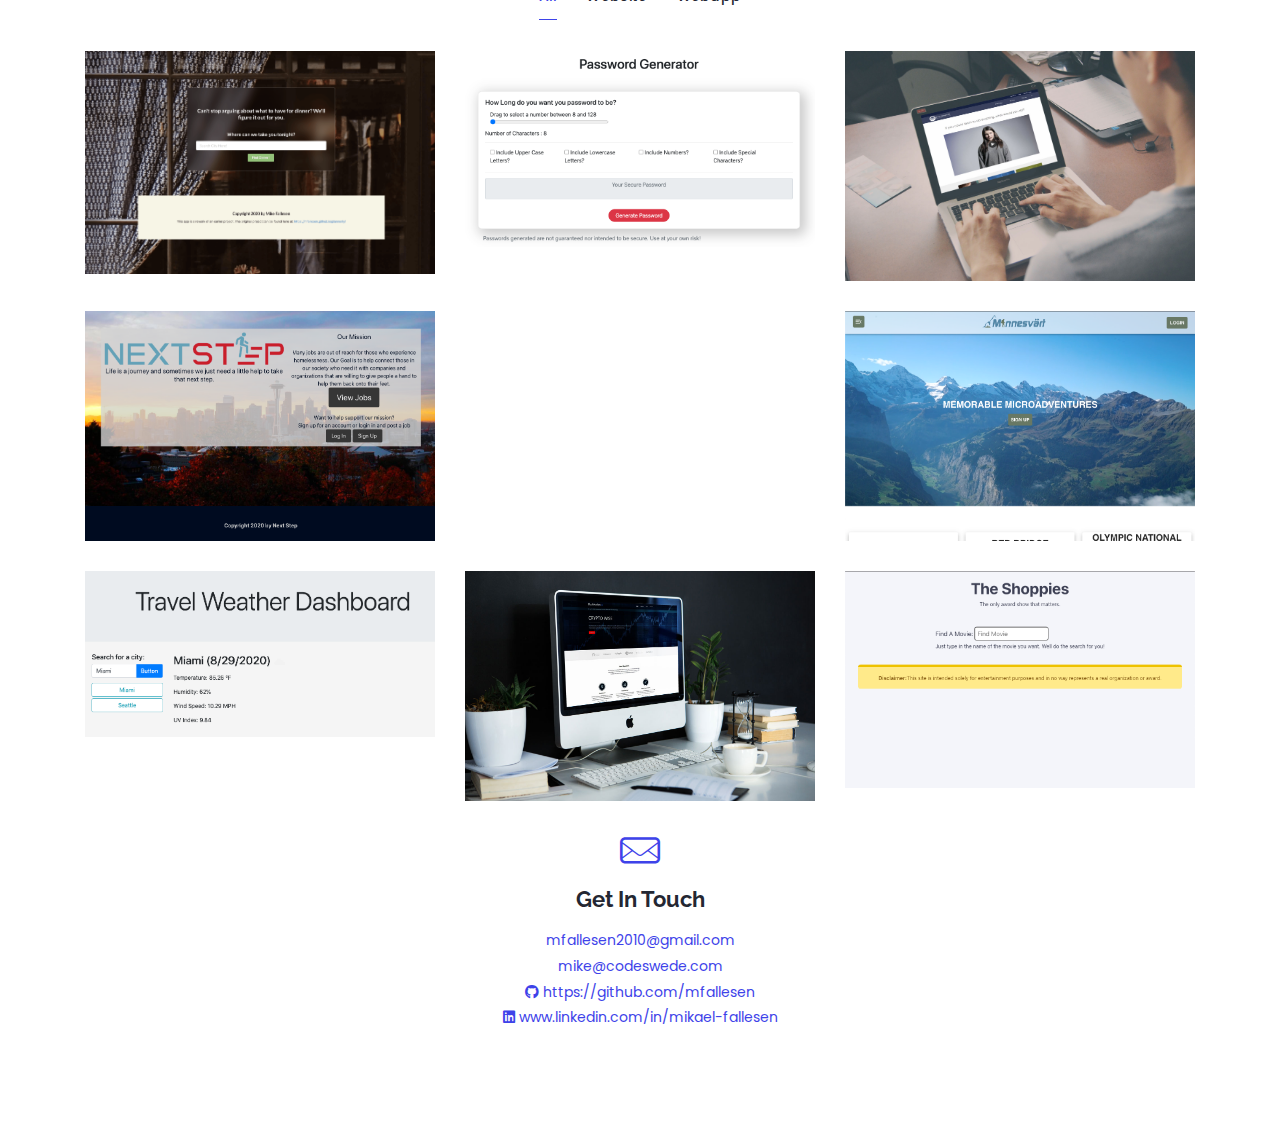
==== commit b34f6db1: "Changed image links and some font sizing" ====
--- a/index.html
+++ b/index.html
@@ -105,7 +105,7 @@
                     </h1>
                     <!-- heading text ends!-->
                     <!-- description -->
-                    <p class="description">I'm a Full-Stack Developer with 2 years of experience in making websites and
+                    <p class="description">I'm a Full-Stack Developer with 4 years of experience in making websites and
                         web apps. I bring strong problem solving skills and a strong work ethic to any situation.
                     </p>
                     <!-- description ends!-->
@@ -129,7 +129,7 @@
                 <!-- About image -->
                 <div class="col-sm-12 col-lg-6">
                     <div class="about-img">
-                        <img src="images/about-image-edited.png" alt="" />
+                        <img src="images/Falleson-1529.jpg" alt="" />
                     </div>
                 </div>
                 <!-- About image ends! -->
@@ -284,13 +284,24 @@
                 </div>
                 <div class="col-lg-7 col-sm-12">
                     <div class="row">
+                        <!--company name area -->
                         <div class="col-lg-4 col-sm-6">
-                            <!--company name area -->
+                            <div class="exp-block">
+                                <img class="img-icon" style="width:50%; height:50%;" src="images/TrilogyEd.png"
+                                    alt="" />
+                                <h4>Trilogy Education</h4>
+                                <h6>2021 - Present</h6>
+                            </div>
+                        </div>
+                        
+                        <!--company name area ends!-->
+                        <!--company name area -->
+                        <div class="col-lg-4 col-sm-6">
                             <div class="exp-block">
                                 <img class="img-icon" style="width:50%; height:50%;"
                                     src="images/android-chrome-192x192.png" alt="" />
                                 <h4>Freelancer</h4>
-                                <h6>2015 - 2017</h6>
+                                <h6>2017 - Present</h6>
                             </div>
                         </div>
                         <!--company name area ends!-->
@@ -328,7 +339,8 @@
                 <div class="col-md-12 col-lg-12">
                     <div class="section-heading">
                         <h2 class="section-title">Portfolio</h2>
-                        <p class="section-description">A few examples of previous projects. Click on one to learn more about it!
+                        <p class="section-description">A few examples of previous projects. Click on one to learn more
+                            about it!
                         </p>
                     </div>
                 </div>
@@ -367,14 +379,24 @@
                                         </button>
                                     </div>
                                     <div class="modal-body">
-                                        <img class='img-fluid' src="images/date-planner-app-whole.png" alt="Project Cover Photo">
-                                        <p>This is a React application that generates a random restaurant. The application uses a custom backend that pulls data from both OpenWeather Api and Zomato to present users with a random restaurant option as well as the weather in the restaurants area. This design is a spin off of an earlier application with similar functionality. The idea behind the site is to avoid the "What do you want for dinner?" argument and to expose the user to a restaurant option they may not have considered before. </p>
-                                        <p>**Please note that this app is hosted on Heroku's free tier and so initial load time may take a little while</p>
+                                        <img class='img-fluid' src="images/date-planner-app-whole.png"
+                                            alt="Project Cover Photo">
+                                        <p>This is a React application that generates a random restaurant. The
+                                            application uses a custom backend that pulls data from both OpenWeather Api
+                                            and Zomato to present users with a random restaurant option as well as the
+                                            weather in the restaurants area. This design is a spin off of an earlier
+                                            application with similar functionality. The idea behind the site is to avoid
+                                            the "What do you want for dinner?" argument and to expose the user to a
+                                            restaurant option they may not have considered before. </p>
+                                        <p>**Please note that this app is hosted on Heroku's free tier and so initial
+                                            load time may take a little while</p>
                                         <a href='https://github.com/mfallesen/date-planner'><span><i
                                                     class="fab fa-github"></i></span> Check out the Repo on gitHub</a>
                                     </div>
                                     <div class="modal-footer">
-                                        <a class="btn button-scheme" title="Please note that this is a Heroku application and load time may be a bit long" href='https://date-plannerly.herokuapp.com/'>View
+                                        <a class="btn button-scheme"
+                                            title="Please note that this is a Heroku application and load time may be a bit long"
+                                            href='https://date-plannerly.herokuapp.com/'>View
                                             the Project Live</a>
                                         <button type="button" class="btn btn-secondary"
                                             data-dismiss="modal">Close</button>
@@ -427,7 +449,7 @@
                             </div>
                         </div>
 
-                        
+
                         <a href='#donJohnston' data-toggle='modal' data-target='#donJohnston'>
                             <div class="col-lg-4 col-sm-6 works-item site">
                                 <div class="item-overlay">
@@ -463,8 +485,8 @@
                                 </div>
                             </div>
                         </div>
-                        
-                        
+
+
                         <a href='#nextStep' data-toggle="modal" data-target="#nextStep">
                             <div class="col-lg-4 col-sm-6 works-item site">
                                 <div class="item-overlay ">
@@ -476,9 +498,9 @@
                                 </div>
                             </div>
                         </a>
-                        
-                        <div class="modal fade" id="nextStep" tabindex="-1" role="dialog"
-                            aria-labelledby="nextStep" aria-hidden="true">
+
+                        <div class="modal fade" id="nextStep" tabindex="-1" role="dialog" aria-labelledby="nextStep"
+                            aria-hidden="true">
                             <div class="modal-dialog modal-dialog-centered" role="document">
                                 <div class="modal-content">
                                     <div class="modal-header">
@@ -490,14 +512,19 @@
                                     <div class="modal-body">
                                         <img class='img-fluid' src='images/nextStep.png' />
                                         <hr>
-                                        <p> Express and Handlebars front end using Bulma as the CSS framework and customized Javascript. SQL back end using Nodejs. Group collaboration project that was intended serve as a aide to homeless in the Greater Seattle Area by connecting homeless jobseekers with potential employers to help them get back on their feet.</p>
+                                        <p> Express and Handlebars front end using Bulma as the CSS framework and
+                                            customized Javascript. SQL back end using Nodejs. Group collaboration
+                                            project that was intended serve as a aide to homeless in the Greater Seattle
+                                            Area by connecting homeless jobseekers with potential employers to help them
+                                            get back on their feet.</p>
                                         <hr>
                                         <a href='https://github.com/mwaslick/Next-Step-Employment'><span><i
-                                            class="fab fa-github"></i></span> Check out the Repo on gitHub</a>
-                                        
+                                                    class="fab fa-github"></i></span> Check out the Repo on gitHub</a>
+
                                     </div>
                                     <div class="modal-footer">
-                                        <a href="https://next-step-employment-app.herokuapp.com/" class="btn button-scheme">View the Project
+                                        <a href="https://next-step-employment-app.herokuapp.com/"
+                                            class="btn button-scheme">View the Project
                                             Live</a>
                                         <button type="button" class="btn btn-secondary"
                                             data-dismiss="modal">Close</button>
@@ -531,7 +558,8 @@
                                     <div class="modal-body">
                                         <img class='img-fluid' src='images/Realty%20World%20Full.png' />
                                         <hr>
-                                        <p>An example of freelance work done using HTML and CSS using Bootstrap as a framework.</p>
+                                        <p>An example of freelance work done using HTML and CSS using Bootstrap as a
+                                            framework.</p>
                                     </div>
                                     <div class="modal-footer">
                                         <button type="button" class="btn btn-secondary"
@@ -553,8 +581,8 @@
                             </div>
                         </a>
 
-                        <div class="modal fade" id="minnesvart" tabindex="-1" role="dialog"
-                            aria-labelledby="minnesvart" aria-hidden="true">
+                        <div class="modal fade" id="minnesvart" tabindex="-1" role="dialog" aria-labelledby="minnesvart"
+                            aria-hidden="true">
                             <div class="modal-dialog modal-dialog-centered" role="document">
                                 <div class="modal-content">
                                     <div class="modal-header">
@@ -564,19 +592,30 @@
                                         </button>
                                     </div>
                                     <div class="modal-body">
-                                        <img class='img-fluid' src='images/Minnesvart.png' alt="Minnesvart Dashboard Image "/>
-                                        <hr>
-                                        <p>ReactJS application built using Material-UI as the framework with a MySQL and NODE back end API. Social platform designed to allow users and companies to post local adventures to help foster not just a sense of community but also to allow interaction with others who are sharing the same experiences. Uses Passport, JWT, and Bcrypt for authentication for both users and companies, Getstream.io for user interactions, Cloudinary as image hosting and Fuse.js for fuzzy logic searches. Voted Best Application in November 2020 by University of Washington Students</p>
+                                        <img class='img-fluid' src='images/Minnesvart.png'
+                                            alt="Minnesvart Dashboard Image " />
+                                        <hr>
+                                        <p>ReactJS application built using Material-UI as the framework with a MySQL and
+                                            NODE back end API. Social platform designed to allow users and companies to
+                                            post local adventures to help foster not just a sense of community but also
+                                            to allow interaction with others who are sharing the same experiences. Uses
+                                            Passport, JWT, and Bcrypt for authentication for both users and companies,
+                                            Getstream.io for user interactions, Cloudinary as image hosting and Fuse.js
+                                            for fuzzy logic searches. Voted Best Application in November 2020 by
+                                            University of Washington Students</p>
                                         <hr>
                                         <a href='https://github.com/mfallesen/project3-frontend'><span><i
-                                            class="fab fa-github"></i></span> Check out the Front End Repo on gitHub</a>
+                                                    class="fab fa-github"></i></span> Check out the Front End Repo on
+                                            gitHub</a>
                                         <br>
                                         <a href='https://github.com/kbnewlon/project3'><span><i
-                                            class="fab fa-github"></i></span> Check out the Back End Repo on gitHub</a>
-                                        
+                                                    class="fab fa-github"></i></span> Check out the Back End Repo on
+                                            gitHub</a>
+
                                     </div>
                                     <div class="modal-footer">
-                                        <a href="https://minnesvart.herokuapp.com/" class="btn button-scheme">View the Project
+                                        <a href="https://minnesvart.herokuapp.com/" class="btn button-scheme">View the
+                                            Project
                                             Live</a>
                                         <button type="button" class="btn btn-secondary"
                                             data-dismiss="modal">Close</button>
@@ -610,14 +649,16 @@
                                     <div class="modal-body">
                                         <img class='img-fluid' src='images/traveldash.png' />
                                         <hr>
-                                        <p>HTML and CSS Application using Bootstrap and Openweather API. Presents a dashboard to the user of current weather in cities. </p>
+                                        <p>HTML and CSS Application using Bootstrap and Openweather API. Presents a
+                                            dashboard to the user of current weather in cities. </p>
                                         <hr>
                                         <a href='https://github.com/mfallesen/weather-api'><span><i
-                                            class="fab fa-github"></i></span> Check out the Repo on gitHub</a>
-                                        
+                                                    class="fab fa-github"></i></span> Check out the Repo on gitHub</a>
+
                                     </div>
                                     <div class="modal-footer">
-                                        <a href="https://mfallesen.github.io/weather-api/" class="btn button-scheme">View the Project
+                                        <a href="https://mfallesen.github.io/weather-api/"
+                                            class="btn button-scheme">View the Project
                                             Live</a>
                                         <button type="button" class="btn btn-secondary"
                                             data-dismiss="modal">Close</button>
@@ -651,7 +692,8 @@
                                     <div class="modal-body">
                                         <img class='img-fluid' src='images/BlockmarketsModal.png' />
                                         <hr>
-                                        <p>Built Landing Page using Bootstrap and HTML for a client who was adding their own pages and scripting. </p>
+                                        <p>Built Landing Page using Bootstrap and HTML for a client who was adding their
+                                            own pages and scripting. </p>
                                     </div>
                                     <div class="modal-footer">
                                         <button type="button" class="btn btn-secondary"
@@ -686,14 +728,19 @@
                                     <div class="modal-body">
                                         <img class='img-fluid' src='images/TheShoppiesDash.png' />
                                         <hr>
-                                        <p>HTML, CSS and Javascript Application that utilizes OMDBAPI to fecth movies after a user search and allow user to nominate the resulting movies for an Award. This was done as part of of the Shopify 2021 Internship Application. The Website utilizes no frameworks but follows the Shopify Polaris guide for color and styling. </p>
+                                        <p>HTML, CSS and Javascript Application that utilizes OMDBAPI to fecth movies
+                                            after a user search and allow user to nominate the resulting movies for an
+                                            Award. This was done as part of of the Shopify 2021 Internship Application.
+                                            The Website utilizes no frameworks but follows the Shopify Polaris guide for
+                                            color and styling. </p>
                                         <hr>
                                         <a href='https://github.com/mfallesen/theshoppies'><span><i
-                                            class="fab fa-github"></i></span> Check out the Repo on gitHub</a>
-                                        
+                                                    class="fab fa-github"></i></span> Check out the Repo on gitHub</a>
+
                                     </div>
                                     <div class="modal-footer">
-                                        <a href="https://mfallesen.github.io/theshoppies/" class="btn button-scheme">View the Project
+                                        <a href="https://mfallesen.github.io/theshoppies/"
+                                            class="btn button-scheme">View the Project
                                             Live</a>
                                         <button type="button" class="btn btn-secondary"
                                             data-dismiss="modal">Close</button>
--- a/css/style.css
+++ b/css/style.css
@@ -686,7 +686,7 @@
 }
 
 .exp-block h4 {
-    font-size: 18px;
+    font-size: 16px;
     font-weight: 600;
 }
 
